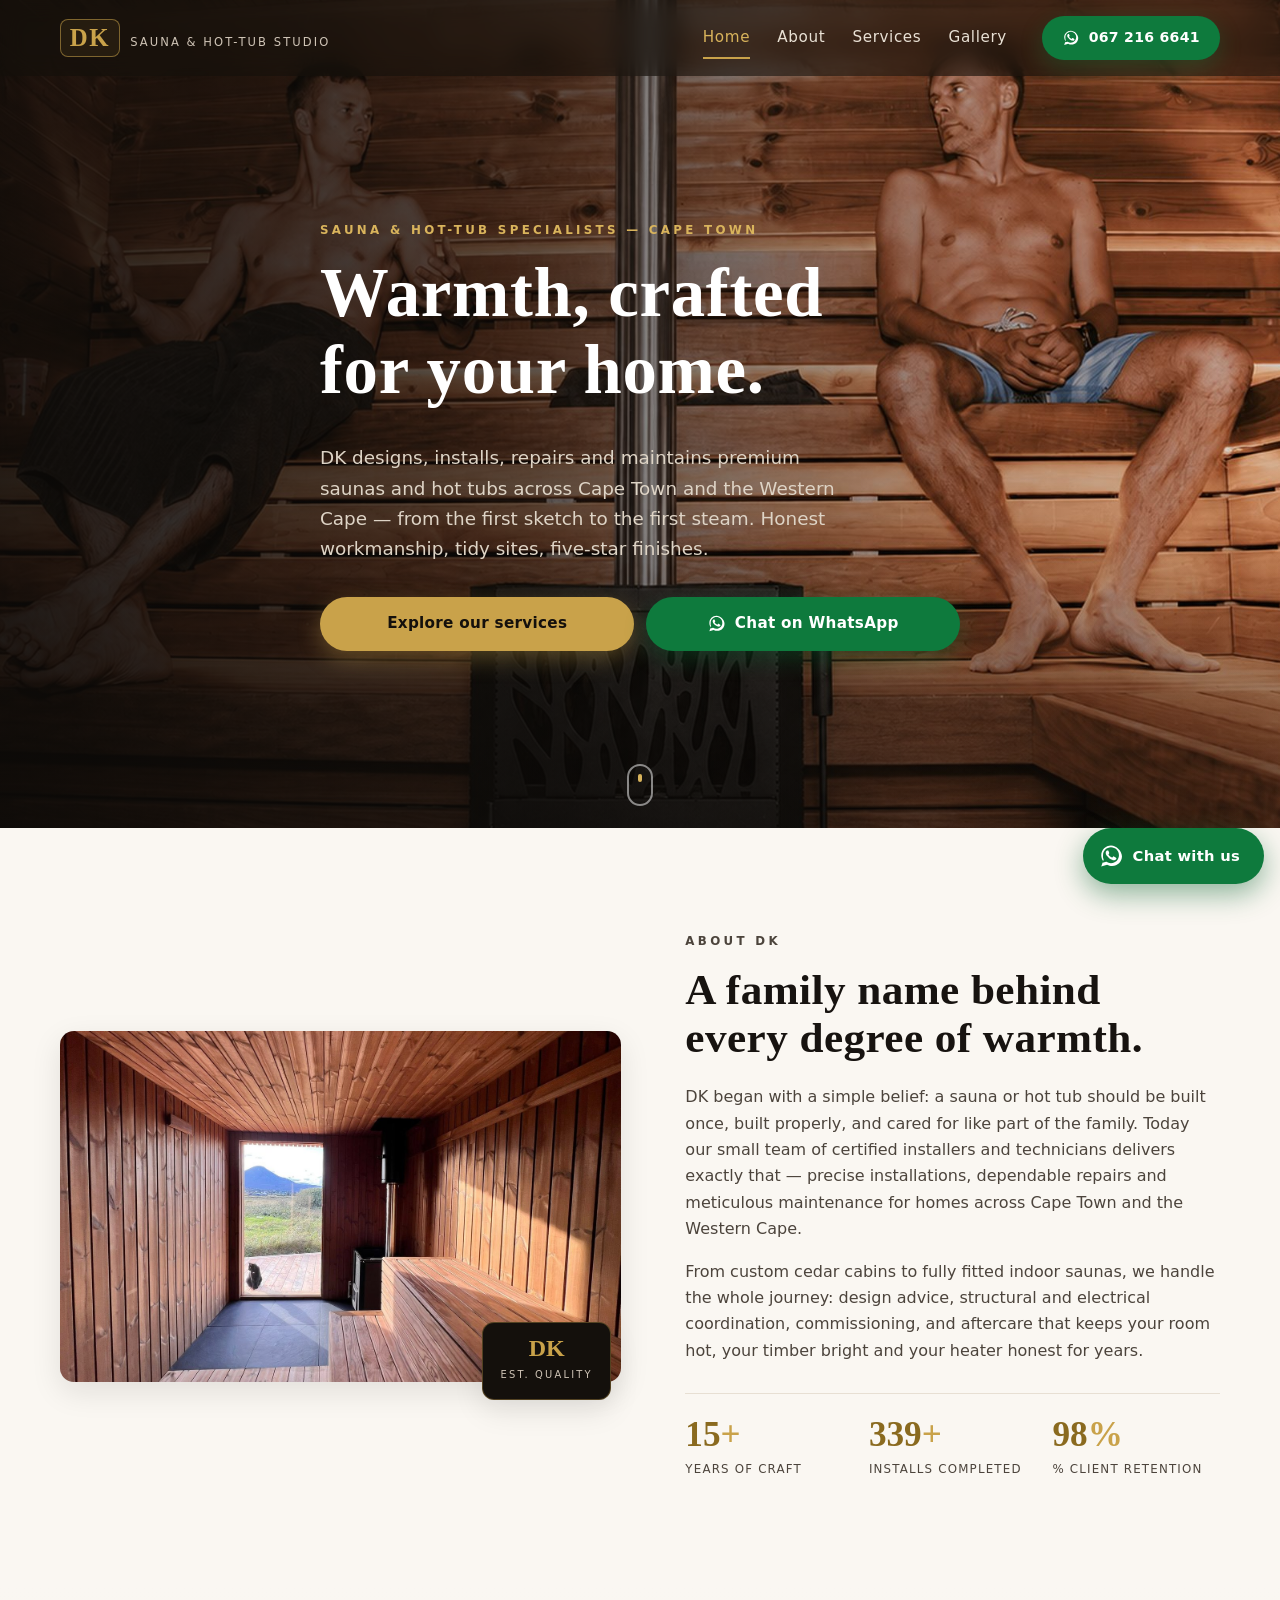
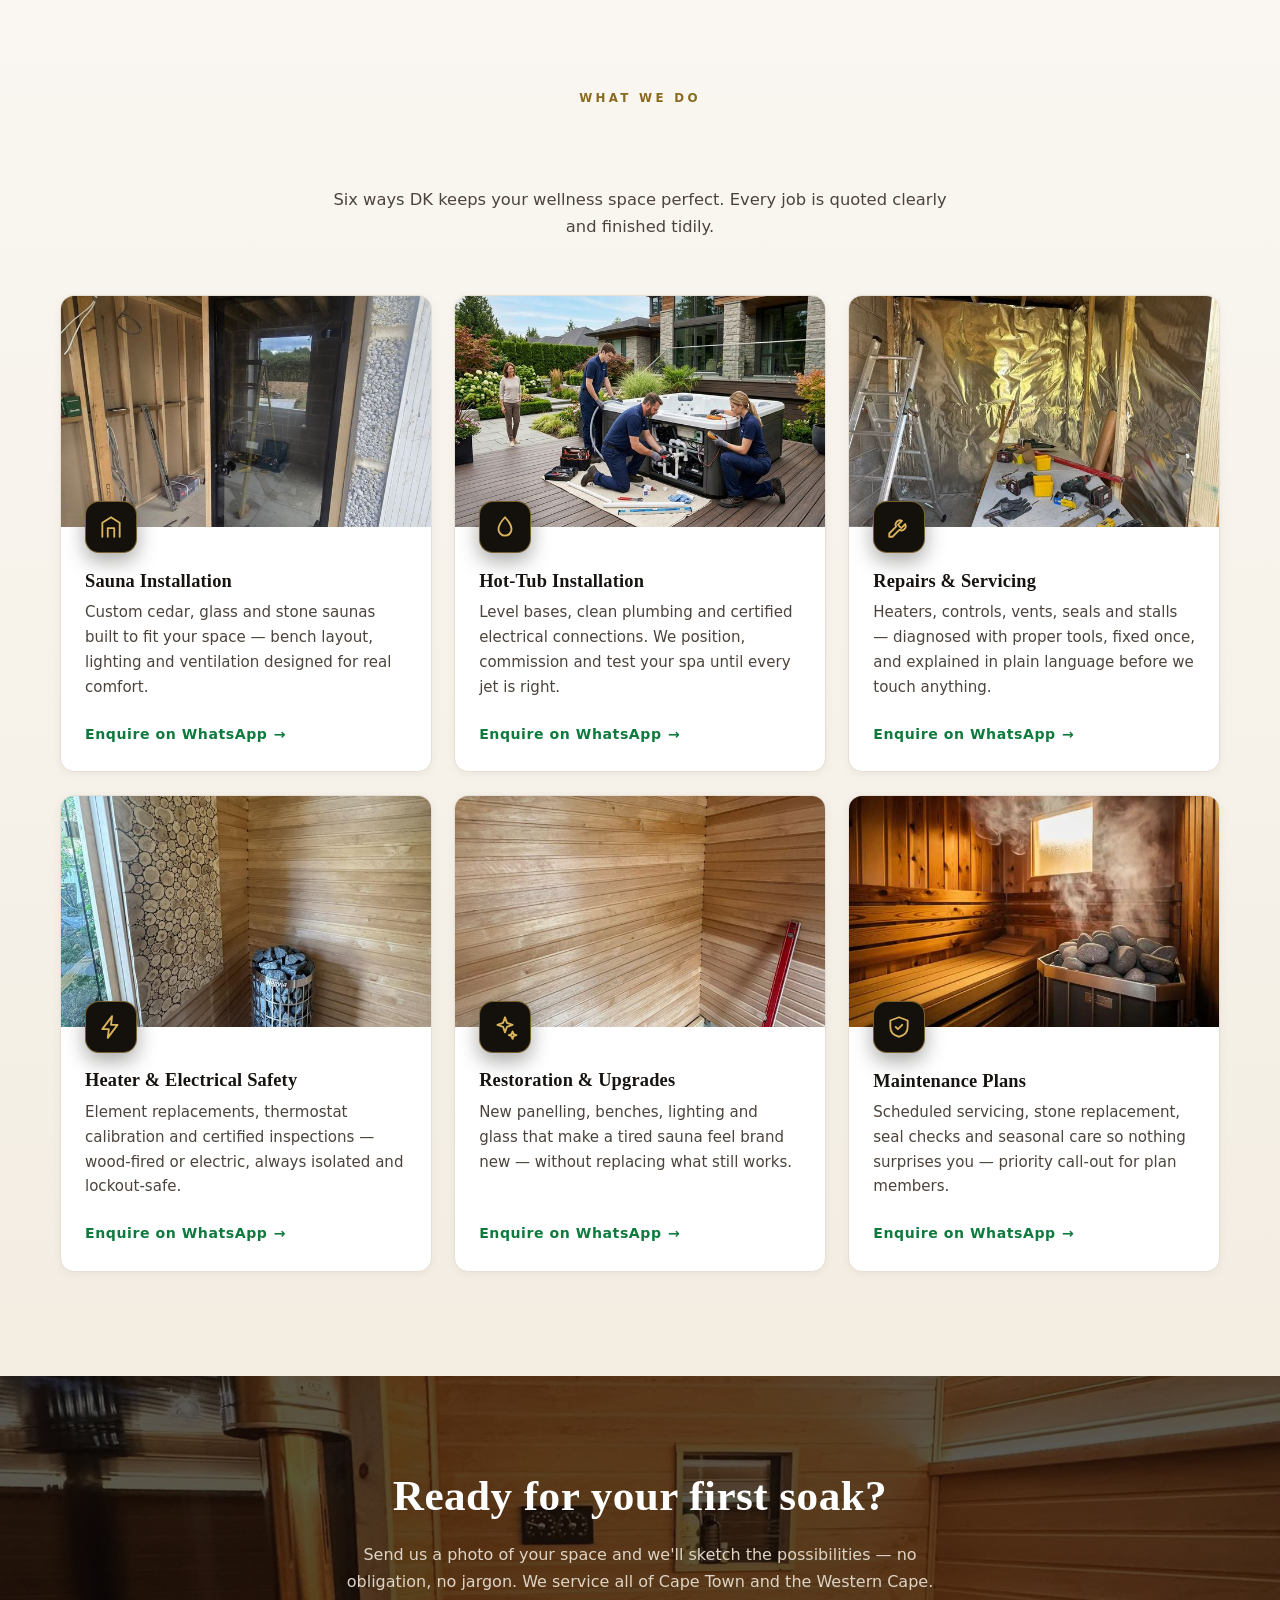
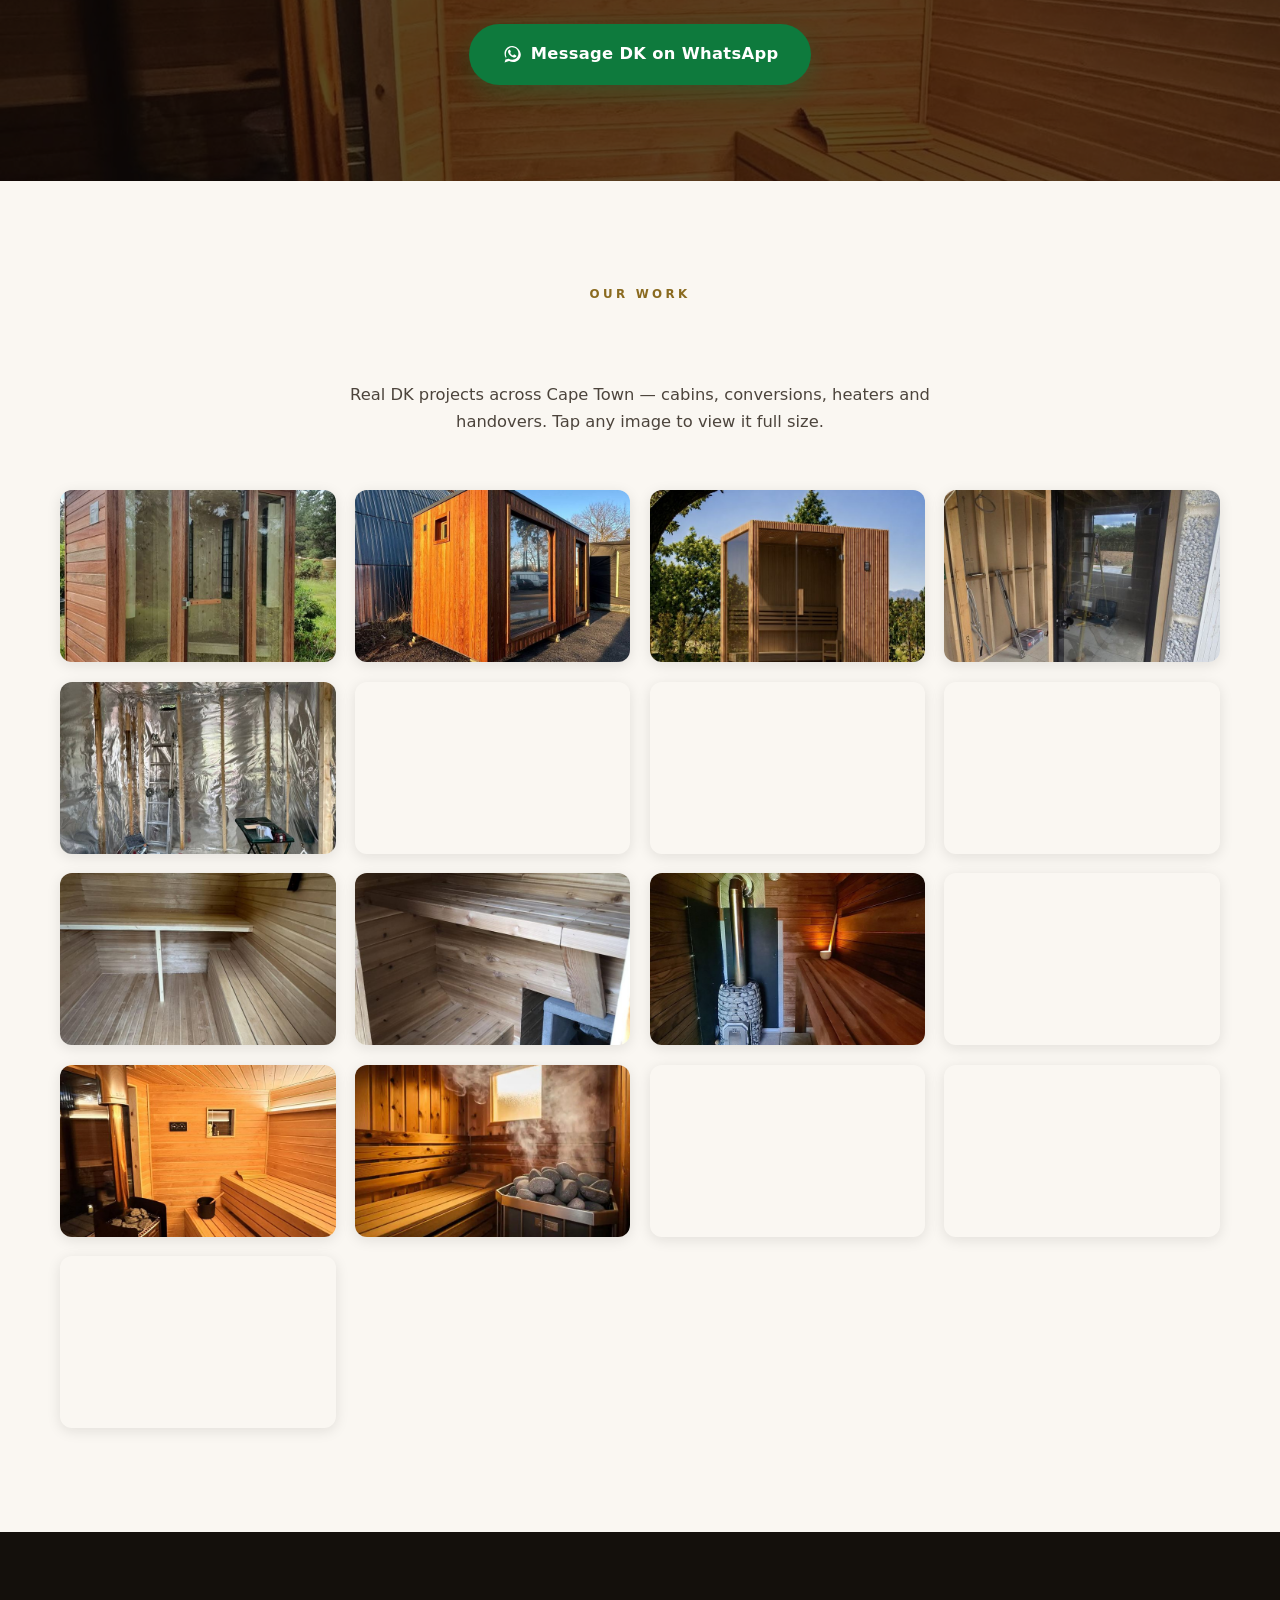
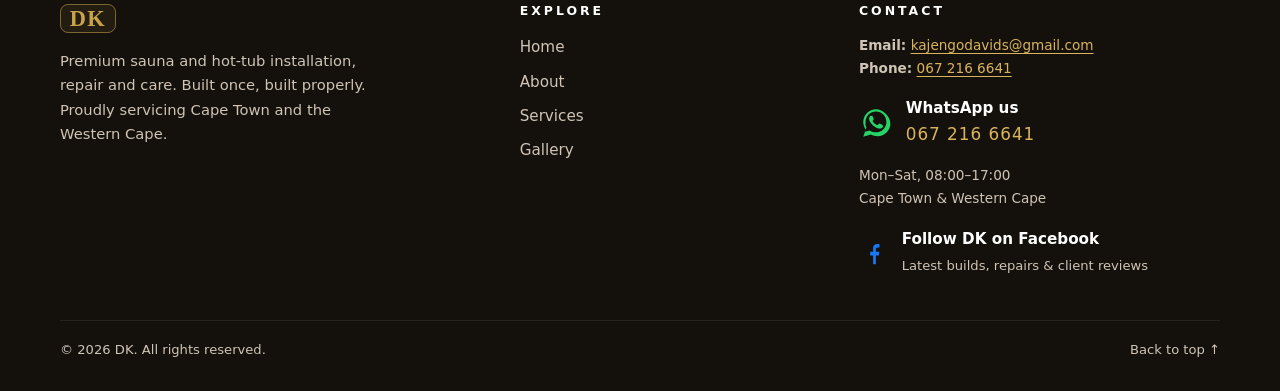
==== index.html @ d26b3c66 "Update contact details and provide Netlify-ready ZIP Co-authored-by: arena-agent <297053741+arena-ag" ====
<!DOCTYPE html>
<html lang="en">
<head>
<meta charset="utf-8">
<meta name="viewport" content="width=device-width, initial-scale=1, viewport-fit=cover">
<title>DK — Premium Sauna &amp; Hot-Tub Installation, Repair &amp; Care | Cape Town</title>
<meta name="description" content="DK designs, installs, repairs and maintains premium saunas and hot tubs across Cape Town and the Western Cape. Chat with us on WhatsApp: 067 216 6641.">
<meta name="theme-color" content="#14100c">
<!-- Social sharing (Open Graph). Once the site has a permanent domain, set og:url
     and change og:image to an absolute URL, e.g. https://yourdomain/assets/img/hero-sauna.jpg -->
<meta property="og:type" content="website">
<meta property="og:title" content="DK — Premium Sauna &amp; Hot-Tub Installation, Repair &amp; Care | Cape Town">
<meta property="og:description" content="Real DK sauna builds, repairs and restorations across Cape Town &amp; the Western Cape. WhatsApp 067 216 6641.">
<meta property="og:image" content="assets/img/hero-sauna.jpg">
<link rel="preload" as="image" href="assets/img/hero-sauna.jpg" media="(min-width: 701px)" fetchpriority="high">
<link rel="preload" as="image" href="assets/img/hero-sauna-mobile.jpg" media="(max-width: 700px)" fetchpriority="high">
<link rel="icon" href="data:image/svg+xml,%3Csvg xmlns='http://www.w3.org/2000/svg' viewBox='0 0 64 64'%3E%3Crect width='64' height='64' rx='14' fill='%2314100c'/%3E%3Ctext x='32' y='44' font-family='Georgia,serif' font-size='30' fill='%23c9a24a' text-anchor='middle'%3EDK%3C/text%3E%3C/svg%3E">
<link rel="stylesheet" href="css/style.css">
</head>
<body>
<a class="skip-link" href="#main">Skip to main content</a>

<!-- ============ HEADER / NAV ============ -->
<header class="site-header" id="top">
  <div class="container header-inner">
    <a class="brand" href="#home" aria-label="DK — home">
      <span class="brand-mark" aria-hidden="true">DK</span>
      <span class="brand-sub">Sauna &amp; Hot-Tub Studio</span>
    </a>
    <button class="nav-toggle" id="navToggle" aria-expanded="false" aria-controls="siteNav" aria-label="Open menu">
      <span class="bars" aria-hidden="true"></span>
    </button>
    <nav class="site-nav" id="siteNav" aria-label="Primary">
      <ul>
        <li><a href="#home" class="nav-link is-active">Home</a></li>
        <li><a href="#about" class="nav-link">About</a></li>
        <li><a href="#services" class="nav-link">Services</a></li>
        <li><a href="#gallery" class="nav-link">Gallery</a></li>
      </ul>
      <!-- WhatsApp CTA (desktop + mobile nav) — number displays as 067 216 6641, link uses country code 27 -->
      <a class="btn btn-wa nav-wa" href="https://wa.me/27672166641?text=Hello%20DK%2C%20I%27d%20like%20to%20enquire%20about%20your%20sauna%20and%20hot-tub%20services." target="_blank" rel="noopener">
        <svg class="wa-icon" viewBox="0 0 32 32" aria-hidden="true"><path fill="currentColor" d="M16 3C9.4 3 4 8.4 4 15c0 2.6.8 5 2.3 7L4 29l7.2-2.2c1.9 1 4 1.6 6.3 1.6 6.6 0 12-5.4 12-12S22.6 3 16 3zm0 21.8c-2 0-4-.6-5.6-1.6l-.4-.2-4.3 1.3 1.3-4.1-.3-.4A9.8 9.8 0 0 1 6.2 15c0-5.4 4.4-9.8 9.8-9.8s9.8 4.4 9.8 9.8-4.4 9.8-9.8 9.8zm5.4-7.3c-.3-.2-1.8-.9-2-1-.3-.1-.5-.2-.7.1s-.8 1-1 1.2c-.2.2-.4.2-.7.1c-.3-.2-1.3-.5-2.4-1.5-.9-.8-1.5-1.8-1.7-2.1-.2-.3 0-.5.1-.6l.5-.6c.2-.2.2-.3.3-.6.1-.2 0-.4 0-.6l-1-2.3c-.2-.6-.5-.5-.7-.5h-.6c-.2 0-.6.1-.9.4-.3.3-1.1 1.1-1.1 2.7s1.2 3.1 1.3 3.3c.2.2 2.3 3.5 5.6 4.9.8.3 1.4.5 1.9.7.8.2 1.5.2 2.1.1.6-.1 1.8-.7 2-1.4.3-.7.3-1.3.2-1.4-.1-.2-.3-.2-.6-.4z"/></svg>
        <span>067 216 6641</span>
      </a>
    </nav>
  </div>
</header>

<main id="main">

  <!-- ============ HOME / HERO ============ -->
  <section class="hero" id="home" aria-labelledby="heroTitle">
    <!-- Portrait crop on phones so the subjects stay centred and uncropped -->
    <picture>
      <source media="(max-width: 700px)" srcset="assets/img/hero-sauna-mobile.jpg">
      <img class="hero-img" src="assets/img/hero-sauna.jpg" alt="Two clients relaxing on the benches of a cedar sauna beside a wood-burning stove" fetchpriority="high">
    </picture>
    <div class="hero-shade" aria-hidden="true"></div>
    <div class="container hero-content">
      <p class="eyebrow reveal">Sauna &amp; Hot-Tub Specialists — Cape Town</p>
      <h1 id="heroTitle" class="reveal">Warmth, crafted<br>for your home.</h1>
      <p class="hero-lede reveal">DK designs, installs, repairs and maintains premium saunas and hot tubs across Cape Town and the Western Cape — from the first sketch to the first steam. Honest workmanship, tidy sites, five-star finishes.</p>
      <div class="hero-cta reveal">
        <a class="btn btn-gold" href="#services">
          <span class="label-long">Explore our services</span><span class="label-short">Services</span>
        </a>
        <!-- WhatsApp CTA — displays 067 216 6641, links to wa.me/27672166641 -->
        <a class="btn btn-wa" href="https://wa.me/27672166641?text=Hello%20DK%2C%20I%27d%20like%20to%20enquire%20about%20your%20sauna%20and%20hot-tub%20services." target="_blank" rel="noopener">
          <svg class="wa-icon" viewBox="0 0 32 32" aria-hidden="true"><path fill="currentColor" d="M16 3C9.4 3 4 8.4 4 15c0 2.6.8 5 2.3 7L4 29l7.2-2.2c1.9 1 4 1.6 6.3 1.6 6.6 0 12-5.4 12-12S22.6 3 16 3zm0 21.8c-2 0-4-.6-5.6-1.6l-.4-.2-4.3 1.3 1.3-4.1-.3-.4A9.8 9.8 0 0 1 6.2 15c0-5.4 4.4-9.8 9.8-9.8s9.8 4.4 9.8 9.8-4.4 9.8-9.8 9.8zm5.4-7.3c-.3-.2-1.8-.9-2-1-.3-.1-.5-.2-.7.1s-.8 1-1 1.2c-.2.2-.4.2-.7.1c-.3-.2-1.3-.5-2.4-1.5-.9-.8-1.5-1.8-1.7-2.1-.2-.3 0-.5.1-.6l.5-.6c.2-.2.2-.3.3-.6.1-.2 0-.4 0-.6l-1-2.3c-.2-.6-.5-.5-.7-.5h-.6c-.2 0-.6.1-.9.4-.3.3-1.1 1.1-1.1 2.7s1.2 3.1 1.3 3.3c.2.2 2.3 3.5 5.6 4.9.8.3 1.4.5 1.9.7.8.2 1.5.2 2.1.1.6-.1 1.8-.7 2-1.4.3-.7.3-1.3.2-1.4-.1-.2-.3-.2-.6-.4z"/></svg>
          <span class="label-long">Chat on WhatsApp</span><span class="label-short">WhatsApp</span>
        </a>
      </div>
    </div>
    <a class="scroll-hint" href="#about" aria-label="Scroll to About section"><span aria-hidden="true"></span></a>
  </section>

  <!-- ============ ABOUT ============ -->
  <section class="section about" id="about" aria-labelledby="aboutTitle">
    <div class="container about-grid">
      <div class="about-media reveal">
        <img src="assets/img/about-spa.jpg" alt="Inside a DK-built sauna, looking out through the glass door over a mountain landscape" loading="lazy" decoding="async">
        <div class="about-badge" aria-hidden="true"><strong>DK</strong><span>est. quality</span></div>
      </div>
      <div class="about-copy">
        <p class="eyebrow reveal">About DK</p>
        <h2 id="aboutTitle" class="reveal">A family name behind<br>every degree of warmth.</h2>
        <!-- ABOUT TEXT — edit the paragraphs below to tell DK's story -->
        <p class="reveal">DK began with a simple belief: a sauna or hot tub should be built once, built properly, and cared for like part of the family. Today our small team of certified installers and technicians delivers exactly that — precise installations, dependable repairs and meticulous maintenance for homes across Cape Town and the Western Cape.</p>
        <p class="reveal">From custom cedar cabins to fully fitted indoor saunas, we handle the whole journey: design advice, structural and electrical coordination, commissioning, and aftercare that keeps your room hot, your timber bright and your heater honest for years.</p>
        <ul class="stats reveal" role="list">
          <li><strong data-count="15">0</strong><span>years of craft</span></li>
          <li><strong data-count="340">0</strong><span>installs completed</span></li>
          <li><strong data-count="98">0</strong><span>% client retention</span></li>
        </ul>
      </div>
    </div>
  </section>

  <!-- ============ SERVICES ============ -->
  <section class="section services" id="services" aria-labelledby="servicesTitle">
    <div class="container">
      <header class="section-head">
        <p class="eyebrow reveal">What we do</p>
        <h2 id="servicesTitle" class="reveal">Services</h2>
        <p class="section-lede reveal">Six ways DK keeps your wellness space perfect. Every job is quoted clearly and finished tidily.</p>
      </header>

      <!-- SERVICE CARDS — each card: photo (assets/img/services/), icon, title, text, WhatsApp link.
           Duplicate an <article> to add more services. -->
      <div class="cards">
        <article class="card reveal">
          <img class="card-img" src="assets/img/services/sauna-installation.jpg" alt="Sauna build in progress: timber framing with a fitted glass door and first-fix wiring" loading="lazy" decoding="async">
          <div class="card-body">
            <div class="card-icon" aria-hidden="true">
              <svg viewBox="0 0 24 24"><path d="M4 21V8l8-5 8 5v13M9 21v-8h6v8"/></svg>
            </div>
            <h3>Sauna Installation</h3>
            <p>Custom cedar, glass and stone saunas built to fit your space — bench layout, lighting and ventilation designed for real comfort.</p>
            <a class="card-link" href="https://wa.me/27672166641?text=Hello%20DK%2C%20I%27d%20like%20a%20quote%20for%20a%20sauna%20installation." target="_blank" rel="noopener">Enquire on WhatsApp<span aria-hidden="true">→</span></a>
          </div>
        </article>

        <!-- HOT-TUB CARD IMAGE: placeholder pending a real DK hot-tub photo (see README) -->
        <article class="card reveal">
          <img class="card-img" src="assets/img/services/hot-tub-installation.jpg" alt="Installation team positioning a hot tub and checking plumbing on a backyard deck" loading="lazy" decoding="async">
          <div class="card-body">
            <div class="card-icon" aria-hidden="true">
              <svg viewBox="0 0 24 24"><path d="M12 3s6 6.5 6 11a6 6 0 0 1-12 0c0-4.5 6-11 6-11z"/></svg>
            </div>
            <h3>Hot-Tub Installation</h3>
            <p>Level bases, clean plumbing and certified electrical connections. We position, commission and test your spa until every jet is right.</p>
            <a class="card-link" href="https://wa.me/27672166641?text=Hello%20DK%2C%20I%27d%20like%20a%20quote%20for%20a%20hot-tub%20installation." target="_blank" rel="noopener">Enquire on WhatsApp<span aria-hidden="true">→</span></a>
          </div>
        </article>

        <article class="card reveal">
          <img class="card-img" src="assets/img/services/repairs-servicing.jpg" alt="Service bench with drills, fixings and tools set up inside a sauna shell" loading="lazy" decoding="async">
          <div class="card-body">
            <div class="card-icon" aria-hidden="true">
              <svg viewBox="0 0 24 24"><path d="M14.7 6.3a4 4 0 0 0-5.4 5.4L3 18v3h3l6.3-6.3a4 4 0 0 0 5.4-5.4L14 13l-3-3 3.7-3.7z"/></svg>
            </div>
            <h3>Repairs &amp; Servicing</h3>
            <p>Heaters, controls, vents, seals and stalls — diagnosed with proper tools, fixed once, and explained in plain language before we touch anything.</p>
            <a class="card-link" href="https://wa.me/27672166641?text=Hello%20DK%2C%20I%20need%20a%20repair%20for%20my%20sauna%20or%20hot%20tub." target="_blank" rel="noopener">Enquire on WhatsApp<span aria-hidden="true">→</span></a>
          </div>
        </article>

        <article class="card reveal">
          <img class="card-img" src="assets/img/services/heater-electrical.jpg" alt="Cylindrical stone sauna heater beside a log-end feature panel, ready for commissioning" loading="lazy" decoding="async">
          <div class="card-body">
            <div class="card-icon" aria-hidden="true">
              <svg viewBox="0 0 24 24"><path d="M13 2 4 14h6l-1 8 9-12h-6l1-8z"/></svg>
            </div>
            <h3>Heater &amp; Electrical Safety</h3>
            <p>Element replacements, thermostat calibration and certified inspections — wood-fired or electric, always isolated and lockout-safe.</p>
            <a class="card-link" href="https://wa.me/27672166641?text=Hello%20DK%2C%20I%27d%20like%20a%20heater%20or%20electrical%20safety%20inspection." target="_blank" rel="noopener">Enquire on WhatsApp<span aria-hidden="true">→</span></a>
          </div>
        </article>

        <article class="card reveal">
          <img class="card-img" src="assets/img/services/restoration-upgrades.jpg" alt="Fresh cedar tongue-and-groove panelling being checked true with a spirit level" loading="lazy" decoding="async">
          <div class="card-body">
            <div class="card-icon" aria-hidden="true">
              <svg viewBox="0 0 24 24"><path d="M12 3l1.8 5.2L19 10l-5.2 1.8L12 17l-1.8-5.2L5 10l5.2-1.8L12 3zM19 16l.9 2.6L22.5 19.5l-2.6.9L19 23l-.9-2.6-2.6-.9 2.6-.9L19 16z"/></svg>
            </div>
            <h3>Restoration &amp; Upgrades</h3>
            <p>New panelling, benches, lighting and glass that make a tired sauna feel brand new — without replacing what still works.</p>
            <a class="card-link" href="https://wa.me/27672166641?text=Hello%20DK%2C%20I%27d%20like%20to%20discuss%20a%20restoration%20or%20upgrade." target="_blank" rel="noopener">Enquire on WhatsApp<span aria-hidden="true">→</span></a>
          </div>
        </article>

        <article class="card reveal">
          <img class="card-img" src="assets/img/services/maintenance-plans.jpg" alt="Steam rising over fresh heater stones during a service check" loading="lazy" decoding="async">
          <div class="card-body">
            <div class="card-icon" aria-hidden="true">
              <svg viewBox="0 0 24 24"><path d="M12 3l8 3v6c0 4.5-3.2 7.8-8 9-4.8-1.2-8-4.5-8-9V6l8-3zM9 12l2 2 4-4"/></svg>
            </div>
            <h3>Maintenance Plans</h3>
            <p>Scheduled servicing, stone replacement, seal checks and seasonal care so nothing surprises you — priority call-out for plan members.</p>
            <a class="card-link" href="https://wa.me/27672166641?text=Hello%20DK%2C%20tell%20me%20about%20your%20maintenance%20plans." target="_blank" rel="noopener">Enquire on WhatsApp<span aria-hidden="true">→</span></a>
          </div>
        </article>
      </div>
    </div>
  </section>

  <!-- ============ CTA BAND ============ -->
  <section class="cta-band" aria-labelledby="ctaTitle">
    <img src="assets/img/cta-golden-hour.jpg" alt="" role="presentation" loading="lazy" decoding="async">
    <div class="cta-shade" aria-hidden="true"></div>
    <div class="container cta-content">
      <h2 id="ctaTitle" class="reveal">Ready for your first soak?</h2>
      <p class="reveal">Send us a photo of your space and we'll sketch the possibilities — no obligation, no jargon. We service all of Cape Town and the Western Cape.</p>
      <a class="btn btn-wa btn-lg reveal" href="https://wa.me/27672166641?text=Hello%20DK%2C%20I%27d%20like%20to%20discuss%20a%20project." target="_blank" rel="noopener">
        <svg class="wa-icon" viewBox="0 0 32 32" aria-hidden="true"><path fill="currentColor" d="M16 3C9.4 3 4 8.4 4 15c0 2.6.8 5 2.3 7L4 29l7.2-2.2c1.9 1 4 1.6 6.3 1.6 6.6 0 12-5.4 12-12S22.6 3 16 3zm0 21.8c-2 0-4-.6-5.6-1.6l-.4-.2-4.3 1.3 1.3-4.1-.3-.4A9.8 9.8 0 0 1 6.2 15c0-5.4 4.4-9.8 9.8-9.8s9.8 4.4 9.8 9.8-4.4 9.8-9.8 9.8zm5.4-7.3c-.3-.2-1.8-.9-2-1-.3-.1-.5-.2-.7.1s-.8 1-1 1.2c-.2.2-.4.2-.7.1c-.3-.2-1.3-.5-2.4-1.5-.9-.8-1.5-1.8-1.7-2.1-.2-.3 0-.5.1-.6l.5-.6c.2-.2.2-.3.3-.6.1-.2 0-.4 0-.6l-1-2.3c-.2-.6-.5-.5-.7-.5h-.6c-.2 0-.6.1-.9.4-.3.3-1.1 1.1-1.1 2.7s1.2 3.1 1.3 3.3c.2.2 2.3 3.5 5.6 4.9.8.3 1.4.5 1.9.7.8.2 1.5.2 2.1.1.6-.1 1.8-.7 2-1.4.3-.7.3-1.3.2-1.4-.1-.2-.3-.2-.6-.4z"/></svg>
        Message DK on WhatsApp
      </a>
    </div>
  </section>

  <!-- ============ GALLERY ============ -->
  <section class="section gallery" id="gallery" aria-labelledby="galleryTitle">
    <div class="container">
      <header class="section-head">
        <p class="eyebrow reveal">Our work</p>
        <h2 id="galleryTitle" class="reveal">Gallery</h2>
        <p class="section-lede reveal">Real DK projects across Cape Town — cabins, conversions, heaters and handovers. Tap any image to view it full size.</p>
      </header>

      <!-- GALLERY — real project photos. Replace any pair in assets/img/gallery/
           (thumbs/gNN.jpg + full/gNN.jpg, keep names) or edit src / data-full / caption. -->
      <div class="gallery-grid" id="galleryGrid">
        <figure class="reveal"><button class="g-btn" data-full="assets/img/gallery/full/g01.jpg" data-caption="Cedar-clad garden sauna cabin on a new deck — completed build">
          <img src="assets/img/gallery/thumbs/g01.jpg" alt="Cedar-clad garden sauna cabin with full glass front standing on a wooden deck" loading="lazy" decoding="async">
          <figcaption>Garden cabin handover</figcaption></button></figure>
        <figure class="reveal"><button class="g-btn" data-full="assets/img/gallery/full/g02.jpg" data-caption="Cedar cabin glowing in low sun — workshop-finished, site-ready">
          <img src="assets/img/gallery/thumbs/g02.jpg" alt="Outdoor cedar sauna cabin with a large picture window glowing in golden sunlight" loading="lazy" decoding="async">
          <figcaption>Golden-hour cabin</figcaption></button></figure>
        <figure class="reveal"><button class="g-btn" data-full="assets/img/gallery/full/g03.jpg" data-caption="Glass-front garden sauna set beneath an old tree">
          <img src="assets/img/gallery/thumbs/g03.jpg" alt="Timber sauna cabin with glass door and side panel standing beneath a leafy tree" loading="lazy" decoding="async">
          <figcaption>Glass-front garden sauna</figcaption></button></figure>
        <figure class="reveal"><button class="g-btn" data-full="assets/img/gallery/full/g04.jpg" data-caption="First fix: framing, wiring and the glass door going in">
          <img src="assets/img/gallery/thumbs/g04.jpg" alt="Sauna construction in progress with timber framing, cables and a fitted glass door" loading="lazy" decoding="async">
          <figcaption>Framing &amp; glass door</figcaption></button></figure>
        <figure class="reveal"><button class="g-btn" data-full="assets/img/gallery/full/g05.jpg" data-caption="Foil insulation and battens — heat stays where it belongs">
          <img src="assets/img/gallery/thumbs/g05.jpg" alt="Foil insulation lining the walls and ceiling of a sauna shell with battens fixed" loading="lazy" decoding="async">
          <figcaption>Insulation &amp; first fix</figcaption></button></figure>
        <figure class="reveal"><button class="g-btn" data-full="assets/img/gallery/full/g06.jpg" data-caption="Site bench set up for panelling day">
          <img src="assets/img/gallery/thumbs/g06.jpg" alt="Work bench with drills, fixings and hand tools inside a sauna under construction" loading="lazy" decoding="async">
          <figcaption>Tooled up on site</figcaption></button></figure>
        <figure class="reveal"><button class="g-btn" data-full="assets/img/gallery/full/g07.jpg" data-caption="Tongue-and-groove cedar panelling checked true to the corner">
          <img src="assets/img/gallery/thumbs/g07.jpg" alt="Fresh cedar panelling meeting at a corner with a spirit level leaning against it" loading="lazy" decoding="async">
          <figcaption>Precision panelling</figcaption></button></figure>
        <figure class="reveal"><button class="g-btn" data-full="assets/img/gallery/full/g08.jpg" data-caption="Completed interior with digital controller, ready for its first session">
          <img src="assets/img/gallery/thumbs/g08.jpg" alt="Finished light-wood sauna interior with benches and a wall-mounted digital controller" loading="lazy" decoding="async">
          <figcaption>Completed interior</figcaption></button></figure>
        <figure class="reveal"><button class="g-btn" data-full="assets/img/gallery/full/g09.jpg" data-caption="Indirect LED lighting set into the ceiling line">
          <img src="assets/img/gallery/thumbs/g09.jpg" alt="Sauna interior with warm indirect LED strips along the ceiling and two bench levels" loading="lazy" decoding="async">
          <figcaption>LED-lit handover</figcaption></button></figure>
        <figure class="reveal"><button class="g-btn" data-full="assets/img/gallery/full/g10.jpg" data-caption="Tiered benches with a tucked stove recess — small room, big heat">
          <img src="assets/img/gallery/thumbs/g10.jpg" alt="Natural wood sauna with tiered benches and a heater recess built beneath the top bench" loading="lazy" decoding="async">
          <figcaption>Tiered bench layout</figcaption></button></figure>
        <figure class="reveal"><button class="g-btn" data-full="assets/img/gallery/full/g11.jpg" data-caption="Wood-burner commissioned: flue swept, stones loaded, first fire lit">
          <img src="assets/img/gallery/thumbs/g11.jpg" alt="Wood-fired sauna heater with stainless flue inside a dark cedar sauna interior" loading="lazy" decoding="async">
          <figcaption>Wood-burner install</figcaption></button></figure>
        <figure class="reveal"><button class="g-btn" data-full="assets/img/gallery/full/g12.jpg" data-caption="Pillar stone heater beside a log-end feature panel">
          <img src="assets/img/gallery/thumbs/g12.jpg" alt="Cylindrical stone-filled sauna heater standing beside a decorative log-end wall panel" loading="lazy" decoding="async">
          <figcaption>Stone heater &amp; feature wall</figcaption></button></figure>
        <figure class="reveal"><button class="g-btn" data-full="assets/img/gallery/full/g13.jpg" data-caption="First fire of the evening — bucket and ladle in place">
          <img src="assets/img/gallery/thumbs/g13.jpg" alt="Sauna interior glowing warm orange at first firing with a bucket and ladle on the bench" loading="lazy" decoding="async">
          <figcaption>First fire glow</figcaption></button></figure>
        <figure class="reveal"><button class="g-btn" data-full="assets/img/gallery/full/g14.jpg" data-caption="Löyly — steam rising over fresh heater stones">
          <img src="assets/img/gallery/thumbs/g14.jpg" alt="Steam rising from a mound of sauna heater stones" loading="lazy" decoding="async">
          <figcaption>Löyly — steam test</figcaption></button></figure>
        <figure class="reveal"><button class="g-btn" data-full="assets/img/gallery/full/g15.jpg" data-caption="Mountain-view sauna — the door opens onto the deck and the peaks beyond">
          <img src="assets/img/gallery/thumbs/g15.jpg" alt="Sauna interior with an open door framing a mountain and grassland view, a cat on the deck" loading="lazy" decoding="async">
          <figcaption>Room with a view</figcaption></button></figure>
        <figure class="reveal"><button class="g-btn" data-full="assets/img/gallery/full/g16.jpg" data-caption="Coastal install: sea views through the picture window">
          <img src="assets/img/gallery/thumbs/g16.jpg" alt="Bright sauna interior with a large window overlooking a lawn, palms and the sea" loading="lazy" decoding="async">
          <figcaption>Coastal sea-view sauna</figcaption></button></figure>
        <figure class="reveal"><button class="g-btn" data-full="assets/img/gallery/full/g17.jpg" data-caption="Clients enjoying the first session around the wood-burner">
          <img src="assets/img/gallery/thumbs/g17.jpg" alt="Two clients relaxing on opposite benches of a cedar sauna beside a wood-burning stove" loading="lazy" decoding="async">
          <figcaption>First session, first clients</figcaption></button></figure>
      </div>
    </div>
  </section>
</main>

<!-- ============ FOOTER ============ -->
<footer class="site-footer">
  <div class="container footer-grid">
    <div class="footer-brand">
      <span class="brand-mark" aria-hidden="true">DK</span>
      <p>Premium sauna and hot-tub installation, repair and care. Built once, built properly. Proudly servicing Cape Town and the Western Cape.</p>
    </div>
    <nav class="footer-nav" aria-label="Footer">
      <h3>Explore</h3>
      <ul role="list">
        <li><a href="#home">Home</a></li>
        <li><a href="#about">About</a></li>
        <li><a href="#services">Services</a></li>
        <li><a href="#gallery">Gallery</a></li>
      </ul>
    </nav>
    <div class="footer-contact">
      <h3>Contact</h3>
      <p class="footer-note footer-contact-details">
        <strong>Email:</strong> <a href="mailto:kajengodavids@gmail.com">kajengodavids@gmail.com</a><br>
        <strong>Phone:</strong> <a href="tel:+27672166641">067 216 6641</a>
      </p>
      <!-- WhatsApp contact — displays 067 216 6641, links to wa.me/27672166641 -->
      <a class="footer-wa" href="https://wa.me/27672166641?text=Hello%20DK%2C%20I%27d%20like%20to%20enquire%20about%20your%20sauna%20and%20hot-tub%20services." target="_blank" rel="noopener">
        <svg class="wa-icon" viewBox="0 0 32 32" aria-hidden="true"><path fill="currentColor" d="M16 3C9.4 3 4 8.4 4 15c0 2.6.8 5 2.3 7L4 29l7.2-2.2c1.9 1 4 1.6 6.3 1.6 6.6 0 12-5.4 12-12S22.6 3 16 3zm0 21.8c-2 0-4-.6-5.6-1.6l-.4-.2-4.3 1.3 1.3-4.1-.3-.4A9.8 9.8 0 0 1 6.2 15c0-5.4 4.4-9.8 9.8-9.8s9.8 4.4 9.8 9.8-4.4 9.8-9.8 9.8zm5.4-7.3c-.3-.2-1.8-.9-2-1-.3-.1-.5-.2-.7.1s-.8 1-1 1.2c-.2.2-.4.2-.7.1c-.3-.2-1.3-.5-2.4-1.5-.9-.8-1.5-1.8-1.7-2.1-.2-.3 0-.5.1-.6l.5-.6c.2-.2.2-.3.3-.6.1-.2 0-.4 0-.6l-1-2.3c-.2-.6-.5-.5-.7-.5h-.6c-.2 0-.6.1-.9.4-.3.3-1.1 1.1-1.1 2.7s1.2 3.1 1.3 3.3c.2.2 2.3 3.5 5.6 4.9.8.3 1.4.5 1.9.7.8.2 1.5.2 2.1.1.6-.1 1.8-.7 2-1.4.3-.7.3-1.3.2-1.4-.1-.2-.3-.2-.6-.4z"/></svg>
        <span><strong>WhatsApp us</strong><small>067 216 6641</small></span>
      </a>
      <p class="footer-note">Mon–Sat, 08:00–17:00<br>Cape Town &amp; Western Cape</p>
      <!-- Facebook page link -->
      <a class="footer-fb" href="https://www.facebook.com/profile.php?id=61594843325324" target="_blank" rel="noopener">
        <svg viewBox="0 0 24 24" aria-hidden="true"><path fill="currentColor" d="M13.5 21v-7h2.4l.4-3h-2.8V9.1c0-.9.3-1.5 1.6-1.5h1.3V4.9c-.2 0-1-.1-1.9-.1-1.9 0-3.2 1.2-3.2 3.3V11H8.9v3h2.4v7h2.2z"/></svg>
        <span><strong>Follow DK on Facebook</strong><small>Latest builds, repairs &amp; client reviews</small></span>
      </a>
    </div>
  </div>
  <div class="container footer-base">
    <p>© <span id="year">2026</span> DK. All rights reserved.</p>
    <a href="#top">Back to top ↑</a>
  </div>
</footer>

<!-- Floating WhatsApp button — visible on desktop AND mobile -->
<a class="wa-float" href="https://wa.me/27672166641?text=Hello%20DK%2C%20I%27d%20like%20to%20enquire%20about%20your%20sauna%20and%20hot-tub%20services." target="_blank" rel="noopener" aria-label="Chat with DK on WhatsApp: 067 216 6641">
  <svg class="wa-icon" viewBox="0 0 32 32" aria-hidden="true"><path fill="currentColor" d="M16 3C9.4 3 4 8.4 4 15c0 2.6.8 5 2.3 7L4 29l7.2-2.2c1.9 1 4 1.6 6.3 1.6 6.6 0 12-5.4 12-12S22.6 3 16 3zm0 21.8c-2 0-4-.6-5.6-1.6l-.4-.2-4.3 1.3 1.3-4.1-.3-.4A9.8 9.8 0 0 1 6.2 15c0-5.4 4.4-9.8 9.8-9.8s9.8 4.4 9.8 9.8-4.4 9.8-9.8 9.8zm5.4-7.3c-.3-.2-1.8-.9-2-1-.3-.1-.5-.2-.7.1s-.8 1-1 1.2c-.2.2-.4.2-.7.1c-.3-.2-1.3-.5-2.4-1.5-.9-.8-1.5-1.8-1.7-2.1-.2-.3 0-.5.1-.6l.5-.6c.2-.2.2-.3.3-.6.1-.2 0-.4 0-.6l-1-2.3c-.2-.6-.5-.5-.7-.5h-.6c-.2 0-.6.1-.9.4-.3.3-1.1 1.1-1.1 2.7s1.2 3.1 1.3 3.3c.2.2 2.3 3.5 5.6 4.9.8.3 1.4.5 1.9.7.8.2 1.5.2 2.1.1.6-.1 1.8-.7 2-1.4.3-.7.3-1.3.2-1.4-.1-.2-.3-.2-.6-.4z"/></svg>
  <span class="wa-float-label">Chat with us</span>
</a>

<!-- Lightbox for gallery -->
<dialog class="lightbox" id="lightbox" aria-label="Image viewer">
  <button class="lb-close" id="lbClose" aria-label="Close image viewer">×</button>
  <button class="lb-nav lb-prev" id="lbPrev" aria-label="Previous image">‹</button>
  <figure>
    <img id="lbImg" src="" alt="">
    <figcaption id="lbCaption"></figcaption>
  </figure>
  <button class="lb-nav lb-next" id="lbNext" aria-label="Next image">›</button>
</dialog>

<script src="js/main.js"></script>
</body>
</html>
---- css/style.css ----
/* ============================================================
   DK — Sauna & Hot-Tub Studio
   Mobile-first stylesheet. Palette: espresso / paper / gold.
   v2: service-card photos, inline hero CTAs, fitted mobile hero.
   ============================================================ */

:root {
  --ink: #171310;
  --ink-soft: #4c443c;
  --paper: #faf7f2;
  --panel: #ffffff;
  --line: #e7dfd3;
  --dark: #14100c;
  --dark-2: #1d1813;
  --gold: #c9a24a;
  --gold-deep: #8a6a1f;
  --gold-soft: #d9b45c;
  --wa: #0e7a3d;
  --wa-hover: #0b6331;
  --radius: 14px;
  --shadow: 0 10px 30px rgba(23, 19, 16, .10);
  --shadow-lift: 0 18px 44px rgba(23, 19, 16, .16);
  --serif: "Fraunces", "Cormorant Garamond", Georgia, "Times New Roman", serif;
  --sans: system-ui, -apple-system, "Segoe UI", Roboto, "Helvetica Neue", Arial, sans-serif;
  --header-h: 68px;
}

/* ---------- Reset & base ---------- */
*, *::before, *::after { box-sizing: border-box; }
html { scroll-behavior: smooth; scroll-padding-top: calc(var(--header-h) + 12px); }
body {
  margin: 0;
  font-family: var(--sans);
  font-size: 1rem;
  line-height: 1.65;
  color: var(--ink);
  background: var(--paper);
  overflow-x: clip;
  -webkit-font-smoothing: antialiased;
}
img { max-width: 100%; display: block; }
h1, h2, h3 { font-family: var(--serif); font-weight: 600; line-height: 1.12; letter-spacing: .01em; margin: 0 0 .5em; }
h1 { font-size: clamp(2.3rem, 6.5vw, 4.3rem); }
h2 { font-size: clamp(1.8rem, 4.2vw, 2.7rem); }
h3 { font-size: 1.15rem; }
p { margin: 0 0 1em; }
a { color: var(--gold-deep); }
.container { width: min(1160px, 100% - 2.5rem); margin-inline: auto; }
.section { padding: clamp(4rem, 9vw, 6.5rem) 0; }

:focus-visible { outline: 3px solid var(--gold); outline-offset: 3px; border-radius: 4px; }

.skip-link {
  position: absolute; left: -999px; top: 0; z-index: 200;
  background: var(--dark); color: #fff; padding: .7rem 1.2rem; border-radius: 0 0 8px 0;
}
.skip-link:focus { left: 0; }

.eyebrow {
  font-family: var(--sans); font-size: .74rem; font-weight: 600;
  letter-spacing: .28em; text-transform: uppercase; color: var(--gold-deep);
  margin: 0 0 .9rem;
}
.section-head { text-align: center; max-width: 640px; margin: 0 auto clamp(2.2rem, 5vw, 3.4rem); }
.section-head h2 { margin-bottom: .35em; }
.section-lede { color: var(--ink-soft); font-size: 1.02rem; }

/* ---------- Buttons ---------- */
.btn {
  display: inline-flex; align-items: center; justify-content: center; gap: .55rem;
  padding: .85rem 1.6rem; border-radius: 999px; border: 1px solid transparent;
  font-family: var(--sans); font-size: .95rem; font-weight: 600; letter-spacing: .02em;
  text-decoration: none; cursor: pointer; white-space: nowrap;
  transition: transform .25s ease, box-shadow .25s ease, background-color .25s ease, color .25s ease;
}
.btn:hover { transform: translateY(-2px); }
.btn:active { transform: translateY(0); }
.btn-gold { background: var(--gold); color: var(--dark); box-shadow: 0 8px 22px rgba(201, 162, 74, .35); }
.btn-gold:hover { background: var(--gold-soft); box-shadow: 0 12px 28px rgba(201, 162, 74, .45); }
.btn-wa { background: var(--wa); color: #fff; box-shadow: 0 8px 22px rgba(14, 122, 61, .30); }
.btn-wa:hover { background: var(--wa-hover); box-shadow: 0 12px 28px rgba(14, 122, 61, .40); }
.btn-lg { padding: 1rem 2rem; font-size: 1.02rem; }
.wa-icon { width: 1.25em; height: 1.25em; flex: none; }
.label-short { display: none; }

/* ---------- Header ---------- */
.site-header {
  position: fixed; inset: 0 0 auto 0; z-index: 100; height: var(--header-h);
  background: rgba(20, 16, 12, .58);
  -webkit-backdrop-filter: blur(12px); backdrop-filter: blur(12px);
  transition: background-color .3s ease, box-shadow .3s ease;
}
.site-header.scrolled { background: rgba(20, 16, 12, .96); box-shadow: 0 6px 24px rgba(0, 0, 0, .35); }
.header-inner { display: flex; align-items: center; justify-content: space-between; height: 100%; gap: 1rem; }
.brand { display: flex; align-items: baseline; gap: .65rem; text-decoration: none; }
.brand-mark {
  font-family: var(--serif); font-size: 1.55rem; font-weight: 700; letter-spacing: .06em;
  color: var(--gold); border: 1px solid rgba(201, 162, 74, .55); border-radius: 8px;
  padding: .05rem .55rem; line-height: 1.35; background: rgba(201, 162, 74, .08);
}
.brand-sub { color: #cfc4b6; font-size: .72rem; letter-spacing: .18em; text-transform: uppercase; display: none; }

.nav-toggle {
  display: inline-flex; align-items: center; justify-content: center;
  width: 44px; height: 44px; border: 0; background: transparent; cursor: pointer; border-radius: 8px;
}
.nav-toggle .bars, .nav-toggle .bars::before, .nav-toggle .bars::after {
  display: block; width: 24px; height: 2px; background: #f3ede4; border-radius: 2px;
  transition: transform .3s ease, opacity .3s ease, top .3s ease;
  position: relative; content: "";
}
.nav-toggle .bars::before { position: absolute; top: -7px; }
.nav-toggle .bars::after { position: absolute; top: 7px; }
.nav-toggle[aria-expanded="true"] .bars { background: transparent; }
.nav-toggle[aria-expanded="true"] .bars::before { top: 0; transform: rotate(45deg); }
.nav-toggle[aria-expanded="true"] .bars::after { top: 0; transform: rotate(-45deg); }

.site-nav {
  position: absolute; top: var(--header-h); left: 0; right: 0;
  background: rgba(20, 16, 12, .98); border-top: 1px solid rgba(201, 162, 74, .18);
  padding: .6rem 1.25rem 1.4rem;
  display: grid; gap: .2rem;
  opacity: 0; visibility: hidden; transform: translateY(-8px);
  transition: opacity .28s ease, transform .28s ease, visibility .28s;
}
.site-nav.open { opacity: 1; visibility: visible; transform: translateY(0); }
.site-nav ul { list-style: none; margin: 0; padding: 0; display: grid; gap: .1rem; }
.nav-link {
  display: block; padding: .8rem .4rem; color: #e9e1d5; text-decoration: none;
  font-size: 1.02rem; letter-spacing: .04em; border-bottom: 1px solid rgba(255, 255, 255, .06);
  transition: color .2s ease, padding-left .2s ease;
}
.nav-link:hover { color: var(--gold-soft); padding-left: .7rem; }
.nav-link.is-active { color: var(--gold-soft); }
.nav-wa { margin-top: 1rem; width: 100%; }

/* ---------- Hero ---------- */
.hero { position: relative; min-height: max(92svh, 560px); display: flex; align-items: center; overflow: hidden; background: var(--dark); }
.hero picture, .hero-img { position: absolute; inset: 0; width: 100%; height: 100%; }
.hero-img { object-fit: cover; object-position: center center; }
.hero-shade {
  position: absolute; inset: 0;
  background: linear-gradient(90deg, rgba(12, 10, 8, .88) 0%, rgba(12, 10, 8, .62) 42%, rgba(12, 10, 8, .18) 75%, rgba(12, 10, 8, .05) 100%),
              linear-gradient(0deg, rgba(12, 10, 8, .55) 0%, transparent 35%);
}
.hero-content { position: relative; z-index: 1; padding: calc(var(--header-h) + 3rem) 0 5rem; max-width: 640px; }
.hero .eyebrow { color: var(--gold-soft); }
.hero h1 { color: #fff; text-wrap: balance; }
.hero-lede { color: #ded4c6; font-size: clamp(1rem, 2.4vw, 1.15rem); max-width: 46ch; margin-bottom: 2rem; }
/* CTAs stay inline (side-by-side) on every screen size */
.hero-cta { display: flex; flex-wrap: nowrap; gap: .7rem; }
.hero-cta .btn { flex: 1 1 0; min-width: 0; padding-inline: 1.2rem; }
.scroll-hint { position: absolute; left: 50%; bottom: 22px; transform: translateX(-50%); z-index: 1; width: 26px; height: 42px; border-radius: 14px; border: 2px solid rgba(255, 255, 255, .5); }
.scroll-hint span { position: absolute; left: 50%; top: 8px; width: 4px; height: 8px; margin-left: -2px; border-radius: 2px; background: var(--gold-soft); animation: drip 2.2s ease-in-out infinite; }
@keyframes drip { 0% { transform: translateY(0); opacity: 1; } 70% { transform: translateY(14px); opacity: 0; } 100% { opacity: 0; } }

/* ---------- About ---------- */
.about-grid { display: grid; gap: clamp(2.2rem, 5vw, 4rem); align-items: center; }
.about-media { position: relative; }
.about-media img { border-radius: var(--radius); box-shadow: var(--shadow); aspect-ratio: 16 / 10; object-fit: cover; width: 100%; }
.about-badge {
  position: absolute; right: 10px; bottom: -18px; text-align: center;
  background: var(--dark); color: var(--gold); border-radius: 12px; padding: .8rem 1.1rem;
  box-shadow: var(--shadow); border: 1px solid rgba(201, 162, 74, .35);
}
.about-badge strong { display: block; font-family: var(--serif); font-size: 1.5rem; line-height: 1; }
.about-badge span { font-size: .62rem; letter-spacing: .22em; text-transform: uppercase; color: #cfc4b6; }
.about-copy p { color: var(--ink-soft); }
.stats { list-style: none; display: grid; grid-template-columns: repeat(3, 1fr); gap: 1rem; margin: 1.8rem 0 0; padding: 1.4rem 0 0; border-top: 1px solid var(--line); }
.stats strong { display: block; font-family: var(--serif); font-size: clamp(1.5rem, 4vw, 2.2rem); color: var(--gold-deep); line-height: 1.1; }
.stats strong::after { content: "+"; color: var(--gold); }
.stats li:last-child strong::after { content: "%"; }
.stats span { font-size: .74rem; letter-spacing: .1em; text-transform: uppercase; color: var(--ink-soft); }

/* ---------- Services ---------- */
.services { background: linear-gradient(180deg, var(--paper) 0%, #f3ede2 100%); }
.cards { display: grid; gap: 1.4rem; grid-template-columns: 1fr; }
.card {
  background: var(--panel); border: 1px solid var(--line); border-radius: var(--radius);
  overflow: hidden; display: flex; flex-direction: column;
  box-shadow: 0 2px 10px rgba(23, 19, 16, .05);
  transition: transform .3s ease, box-shadow .3s ease, border-color .3s ease;
}
.card:hover { transform: translateY(-6px); box-shadow: var(--shadow-lift); border-color: rgba(201, 162, 74, .5); }
.card-img { width: 100%; aspect-ratio: 16 / 10; object-fit: cover; transition: transform .5s ease; }
.card:hover .card-img { transform: scale(1.045); }
.card-body { padding: 0 1.5rem 1.6rem; display: flex; flex-direction: column; gap: .55rem; flex: 1; }
.card-icon {
  width: 52px; height: 52px; border-radius: 14px; display: grid; place-items: center;
  margin-top: -26px; position: relative; z-index: 1;
  background: var(--dark); border: 1px solid rgba(201, 162, 74, .55);
  box-shadow: 0 8px 20px rgba(10, 8, 6, .35);
  transition: transform .3s ease;
}
.card-icon svg { width: 26px; height: 26px; fill: none; stroke: var(--gold-soft); stroke-width: 1.7; stroke-linecap: round; stroke-linejoin: round; }
.card:hover .card-icon { transform: scale(1.06) rotate(-3deg); }
.card-body h3 { margin: .55rem 0 0; }
.card-body p { color: var(--ink-soft); font-size: .94rem; margin: 0; flex: 1; }
.card-link {
  margin-top: .9rem; font-size: .88rem; font-weight: 600; letter-spacing: .04em;
  color: var(--wa); text-decoration: none; display: inline-flex; align-items: center; gap: .4rem;
}
.card-link span { transition: transform .25s ease; }
.card-link:hover { color: var(--wa-hover); text-decoration: underline; }
.card-link:hover span { transform: translateX(4px); }

/* ---------- CTA band ---------- */
.cta-band { position: relative; padding: clamp(4rem, 9vw, 6rem) 0; text-align: center; overflow: hidden; background: var(--dark); }
.cta-band img { position: absolute; inset: 0; width: 100%; height: 100%; object-fit: cover; }
.cta-shade { position: absolute; inset: 0; background: rgba(12, 10, 8, .68); }
.cta-content { position: relative; z-index: 1; max-width: 620px; }
.cta-content h2 { color: #fff; }
.cta-content p { color: #ded4c6; margin-bottom: 1.8rem; }

/* ---------- Gallery ---------- */
.gallery-grid { display: grid; gap: 1rem; grid-template-columns: 1fr; }
.gallery-grid figure { margin: 0; }
.g-btn {
  all: unset; display: block; width: 100%; cursor: pointer; position: relative;
  border-radius: 12px; overflow: hidden; box-shadow: 0 3px 14px rgba(23, 19, 16, .10);
}
.g-btn:focus-visible { outline: 3px solid var(--gold); outline-offset: 3px; }
.g-btn img { width: 100%; aspect-ratio: 16 / 10; object-fit: cover; transition: transform .5s ease; }
.g-btn:hover img, .g-btn:focus-visible img { transform: scale(1.05); }
.g-btn figcaption {
  position: absolute; inset: auto 0 0 0; padding: 2rem .9rem .7rem; color: #fff; font-size: .82rem; letter-spacing: .05em;
  background: linear-gradient(0deg, rgba(12, 10, 8, .82), transparent);
  opacity: 0; transform: translateY(8px); transition: opacity .3s ease, transform .3s ease;
}
.g-btn:hover figcaption, .g-btn:focus-visible figcaption { opacity: 1; transform: translateY(0); }
/* Touch devices have no hover: always show captions */
@media (hover: none) {
  .g-btn figcaption { opacity: 1; transform: none; }
}

/* Lightbox */
.lightbox { border: 0; padding: 0; background: transparent; max-width: min(1100px, 94vw); width: 100%; }
.lightbox::backdrop { background: rgba(10, 8, 6, .9); -webkit-backdrop-filter: blur(4px); backdrop-filter: blur(4px); }
.lightbox figure { margin: 0; }
.lightbox img { width: 100%; max-height: 78vh; object-fit: contain; border-radius: 10px; background: #000; }
.lightbox figcaption { color: #e9e1d5; text-align: center; padding: .9rem .5rem 0; font-size: .92rem; letter-spacing: .04em; }
.lb-close, .lb-nav {
  position: fixed; z-index: 5; border: 0; cursor: pointer; border-radius: 50%;
  background: rgba(255, 255, 255, .12); color: #fff; font-size: 1.6rem; line-height: 1;
  width: 46px; height: 46px; display: grid; place-items: center;
  transition: background-color .2s ease, transform .2s ease;
}
.lb-close:hover, .lb-nav:hover { background: rgba(201, 162, 74, .8); color: var(--dark); transform: scale(1.06); }
.lb-close { top: 14px; right: 14px; }
.lb-prev { left: 10px; top: 50%; transform: translateY(-50%); }
.lb-next { right: 10px; top: 50%; transform: translateY(-50%); }
.lb-prev:hover { transform: translateY(-50%) scale(1.06); }
.lb-next:hover { transform: translateY(-50%) scale(1.06); }

/* ---------- Footer ---------- */
.site-footer { background: var(--dark); color: #cfc4b6; padding: clamp(3rem, 7vw, 4.5rem) 0 0; }
.footer-grid { display: grid; gap: 2.4rem; padding-bottom: 2.6rem; }
.footer-brand .brand-mark { font-size: 1.4rem; }
.footer-brand p { margin-top: .9rem; font-size: .92rem; max-width: 34ch; }
.site-footer h3 { color: #fff; font-family: var(--sans); font-size: .78rem; letter-spacing: .24em; text-transform: uppercase; margin-bottom: 1rem; }
.footer-nav ul { list-style: none; margin: 0; padding: 0; display: grid; gap: .5rem; }
.footer-nav a { color: #cfc4b6; text-decoration: none; font-size: .95rem; transition: color .2s ease, padding-left .2s ease; }
.footer-nav a:hover { color: var(--gold-soft); padding-left: .35rem; }
.footer-wa { display: inline-flex; align-items: center; gap: .8rem; text-decoration: none; color: #fff; }
.footer-wa .wa-icon { width: 34px; height: 34px; color: #25d366; transition: transform .25s ease; }
.footer-wa:hover .wa-icon { transform: scale(1.12); }
.footer-wa strong { display: block; font-size: .95rem; }
.footer-wa small { color: var(--gold-soft); font-size: 1.05rem; letter-spacing: .06em; }
.footer-note { margin: .9rem 0 0; font-size: .85rem; line-height: 1.7; }
.footer-contact-details { margin: 0 0 1rem; }
.footer-contact-details a { color: var(--gold-soft); text-underline-offset: .2em; overflow-wrap: anywhere; }
.footer-contact-details a:hover { color: #fff; }
.footer-fb { display: inline-flex; align-items: center; gap: .8rem; text-decoration: none; color: #fff; margin-top: 1.1rem; }
.footer-fb svg { width: 30px; height: 30px; color: #1877f2; flex: none; transition: transform .25s ease; }
.footer-fb:hover svg { transform: scale(1.12); }
.footer-fb strong { display: block; font-size: .95rem; }
.footer-fb small { color: #cfc4b6; font-size: .82rem; }
.footer-base { border-top: 1px solid rgba(255, 255, 255, .08); padding: 1.1rem 0; display: flex; flex-wrap: wrap; gap: .6rem; justify-content: space-between; font-size: .82rem; }
.footer-base a { color: #cfc4b6; text-decoration: none; }
.footer-base a:hover { color: var(--gold-soft); }

/* ---------- Floating WhatsApp ---------- */
.wa-float {
  position: fixed; z-index: 120;
  right: calc(16px + env(safe-area-inset-right, 0px));
  bottom: calc(16px + env(safe-area-inset-bottom, 0px));
  display: inline-flex; align-items: center; gap: .55rem;
  background: var(--wa); color: #fff; text-decoration: none;
  padding: .95rem; border-radius: 999px; box-shadow: 0 10px 28px rgba(11, 99, 49, .45);
  transition: transform .25s ease, background-color .25s ease, box-shadow .25s ease;
}
.wa-float::before {
  content: ""; position: absolute; inset: 0; border-radius: 999px; z-index: -1;
  box-shadow: 0 0 0 0 rgba(14, 122, 61, .5); animation: wa-pulse 2.6s ease-out infinite;
}
@keyframes wa-pulse { 0% { box-shadow: 0 0 0 0 rgba(14, 122, 61, .45); } 70% { box-shadow: 0 0 0 18px rgba(14, 122, 61, 0); } 100% { box-shadow: 0 0 0 0 rgba(14, 122, 61, 0); } }
.wa-float:hover { transform: translateY(-3px) scale(1.03); background: var(--wa-hover); }
.wa-float .wa-icon { width: 26px; height: 26px; }
.wa-float-label { display: none; font-size: .92rem; font-weight: 600; letter-spacing: .02em; padding-right: .55rem; }

/* ---------- Reveal animation ---------- */
.reveal { opacity: 0; transform: translateY(22px); transition: opacity .7s ease, transform .7s ease; }
.reveal.visible { opacity: 1; transform: none; }

/* ---------- Breakpoints ---------- */
@media (max-width: 540px) {
  .label-long { display: none; }
  .label-short { display: inline; }
  .hero-cta .btn { padding-inline: .9rem; font-size: .9rem; gap: .4rem; }
  .stats { gap: .6rem; }
  .lb-close, .lb-nav { width: 40px; height: 40px; font-size: 1.35rem; }
  .lb-prev { left: 6px; }
  .lb-next { right: 6px; }
  .lb-close { top: 8px; right: 8px; }
}

/* Phones: portrait hero crop + vertical shade so the photo sits centred and reads well */
@media (max-width: 700px) {
  .hero { min-height: max(88svh, 540px); }
  .hero-shade {
    background: linear-gradient(180deg, rgba(12, 10, 8, .42) 0%, rgba(12, 10, 8, .58) 45%, rgba(12, 10, 8, .86) 100%);
  }
  .hero-content { padding: calc(var(--header-h) + 2.4rem) 0 4.5rem; max-width: 100%; }
  .hero-lede { max-width: 100%; }
}

@media (min-width: 560px) {
  .gallery-grid { grid-template-columns: repeat(2, 1fr); }
  .cards { grid-template-columns: repeat(2, 1fr); }
  .wa-float-label { display: inline; }
}
@media (min-width: 860px) {
  :root { --header-h: 76px; }
  .brand-sub { display: inline; }
  .nav-toggle { display: none; }
  .site-nav {
    position: static; opacity: 1; visibility: visible; transform: none;
    display: flex; align-items: center; gap: 1.6rem; padding: 0;
    background: transparent; border: 0;
  }
  .site-nav ul { display: flex; gap: 1.7rem; }
  .nav-link { border: 0; padding: .4rem 0; font-size: .95rem; position: relative; }
  .nav-link:hover { padding-left: 0; }
  .nav-link::after {
    content: ""; position: absolute; left: 0; right: 100%; bottom: -2px; height: 2px;
    background: var(--gold); transition: right .3s ease;
  }
  .nav-link:hover::after, .nav-link.is-active::after { right: 0; }
  .nav-wa { margin: 0 0 0 .6rem; width: auto; padding: .6rem 1.2rem; font-size: .88rem; }
  .about-grid { grid-template-columns: 1.05fr 1fr; }
  .cards { grid-template-columns: repeat(3, 1fr); }
  .gallery-grid { grid-template-columns: repeat(3, 1fr); gap: 1.2rem; }
  .footer-grid { grid-template-columns: 1.4fr 1fr 1.2fr; }
}
@media (min-width: 1100px) {
  .gallery-grid { grid-template-columns: repeat(4, 1fr); }
}

/* ---------- Reduced motion ---------- */
@media (prefers-reduced-motion: reduce) {
  html { scroll-behavior: auto; }
  *, *::before, *::after { animation-duration: .01ms !important; animation-iteration-count: 1 !important; transition-duration: .01ms !important; }
  .reveal { opacity: 1; transform: none; }
}

/* ---------- Print ---------- */
@media print {
  .site-header, .wa-float, .scroll-hint, .lightbox, .cta-band img { display: none !important; }
  body { background: #fff; color: #000; }
}
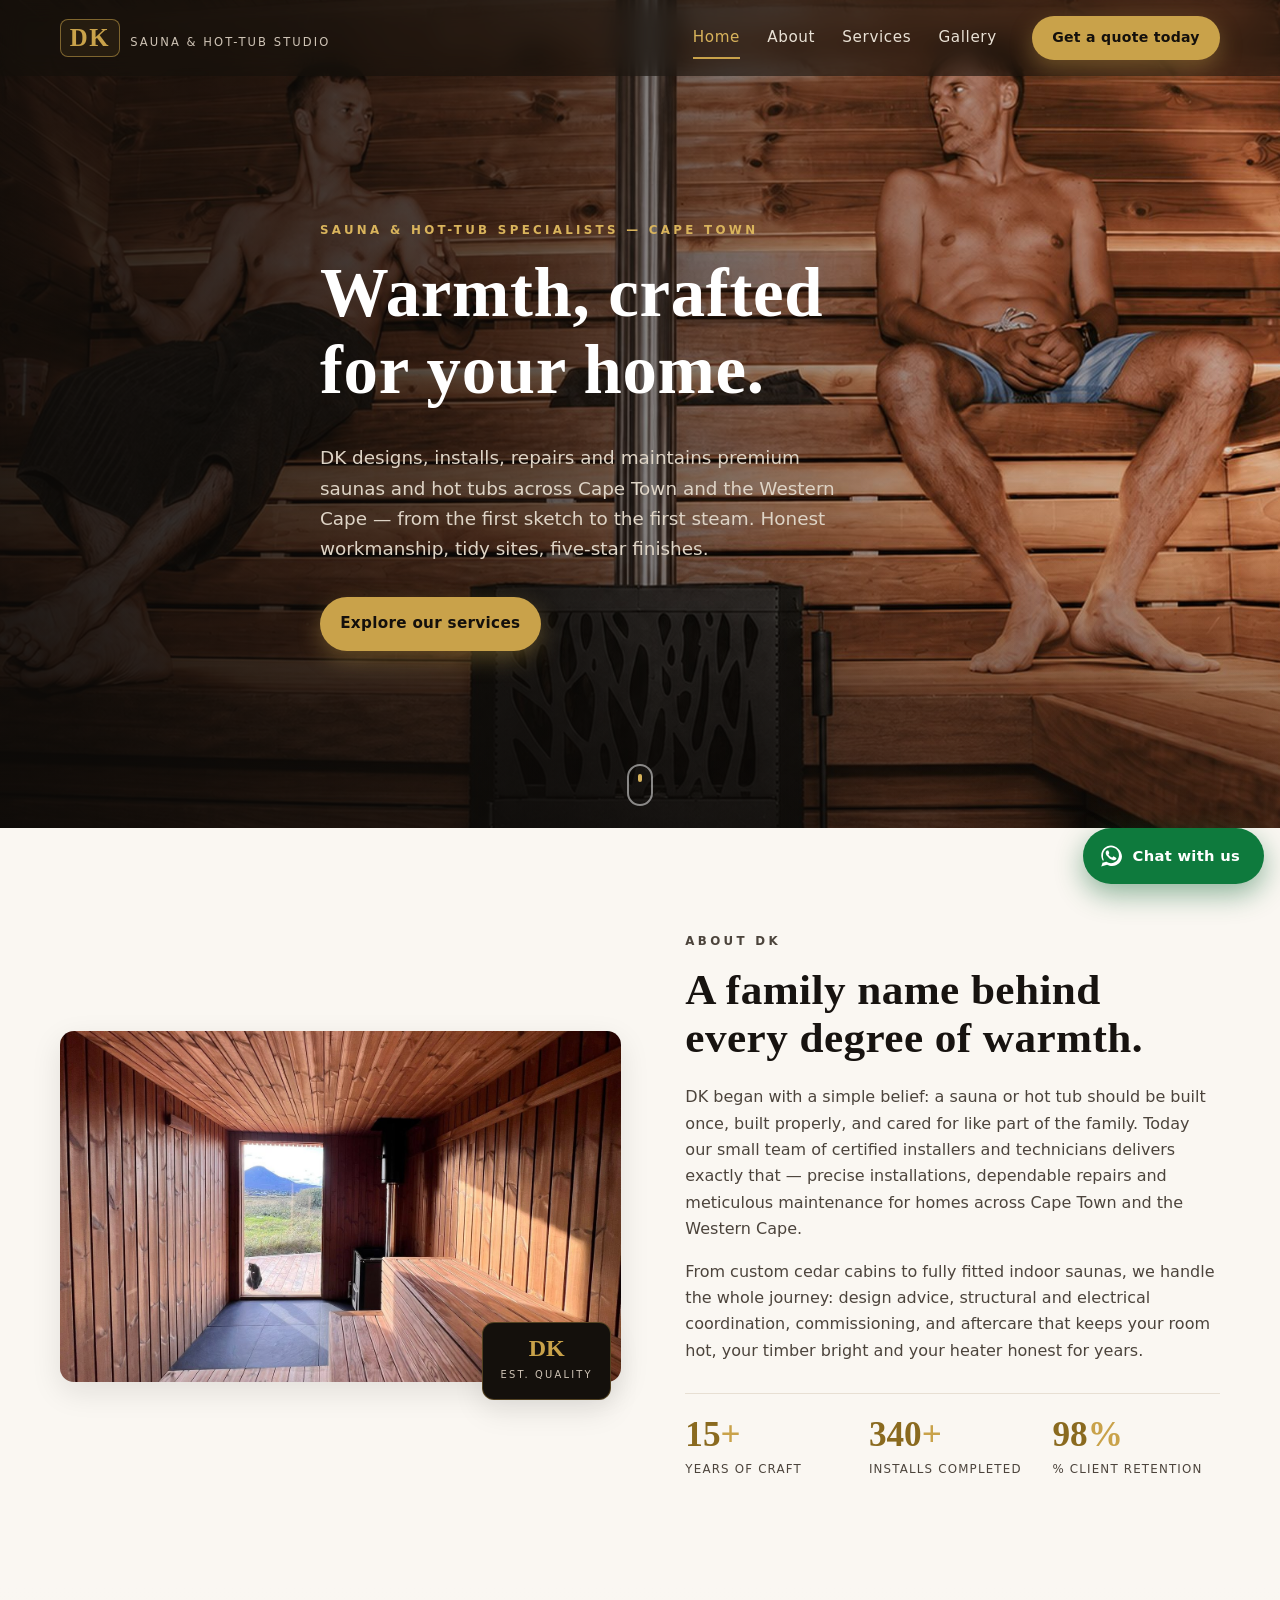
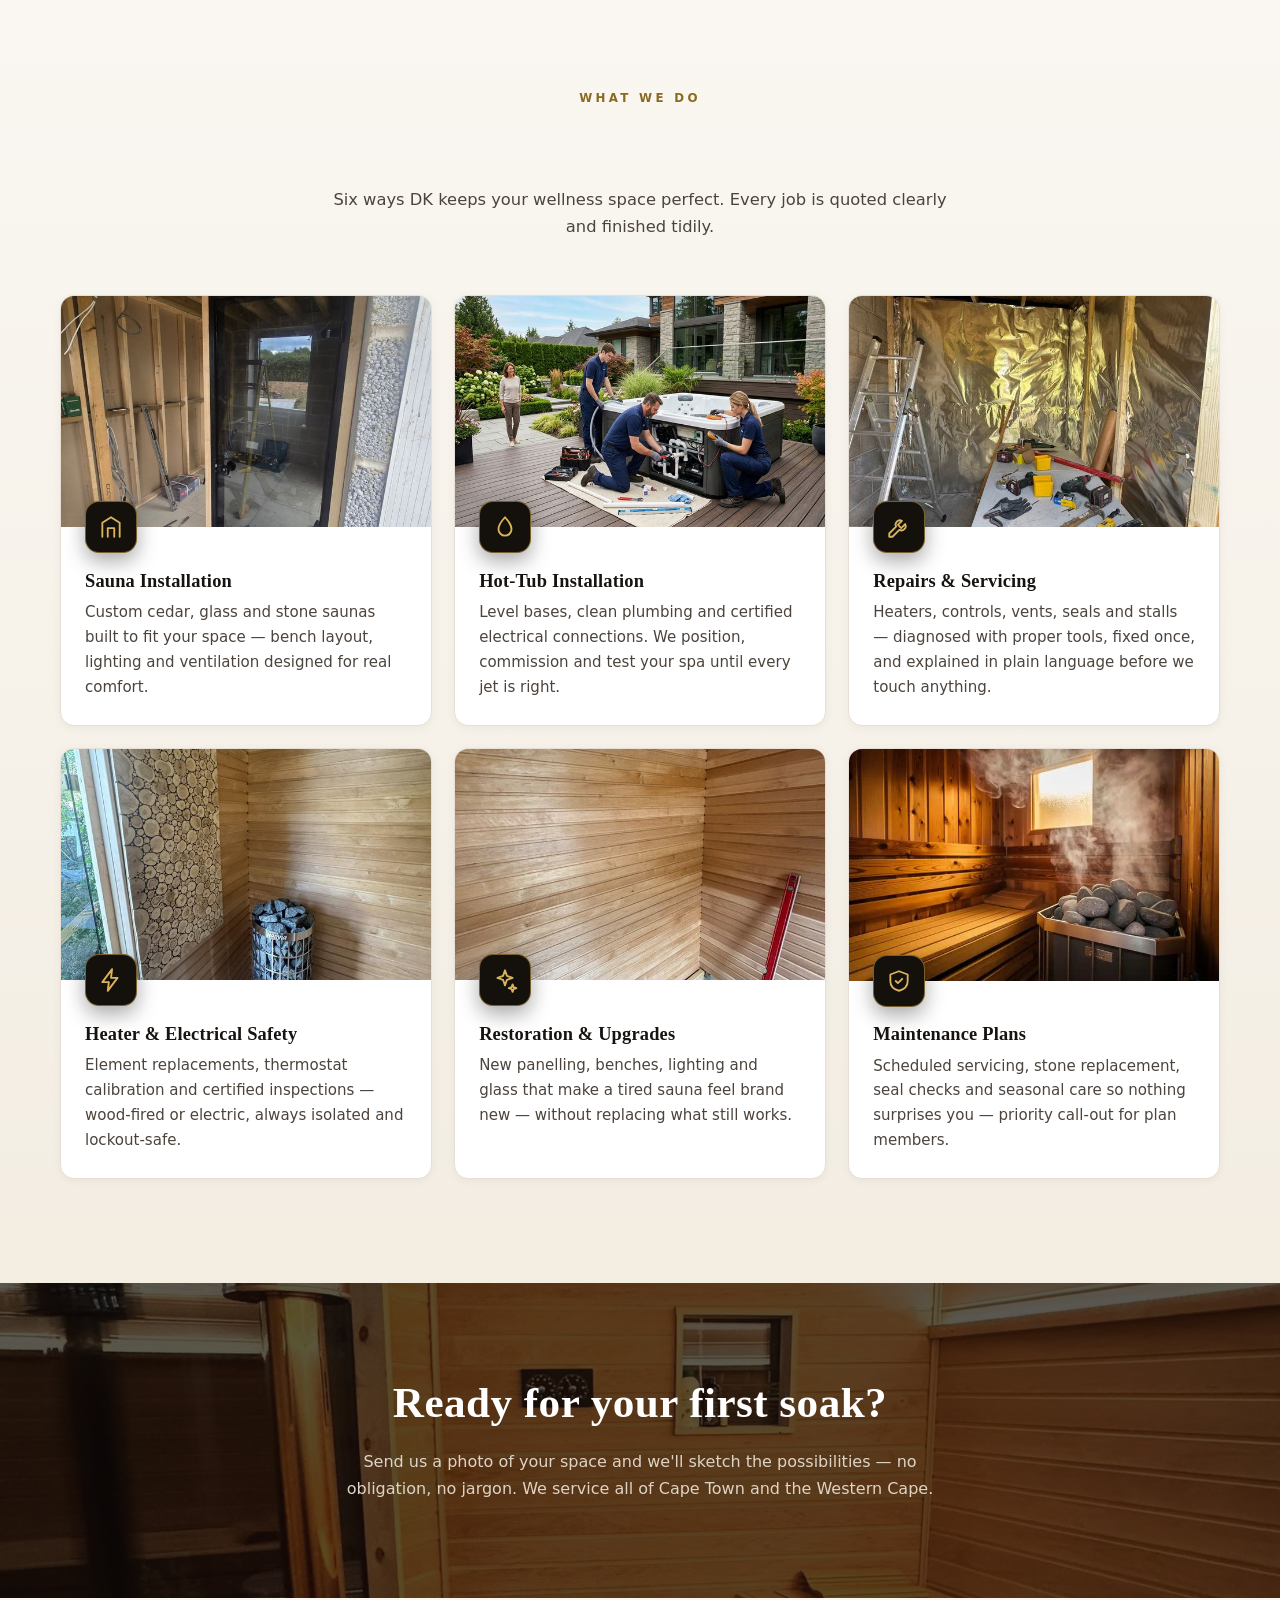
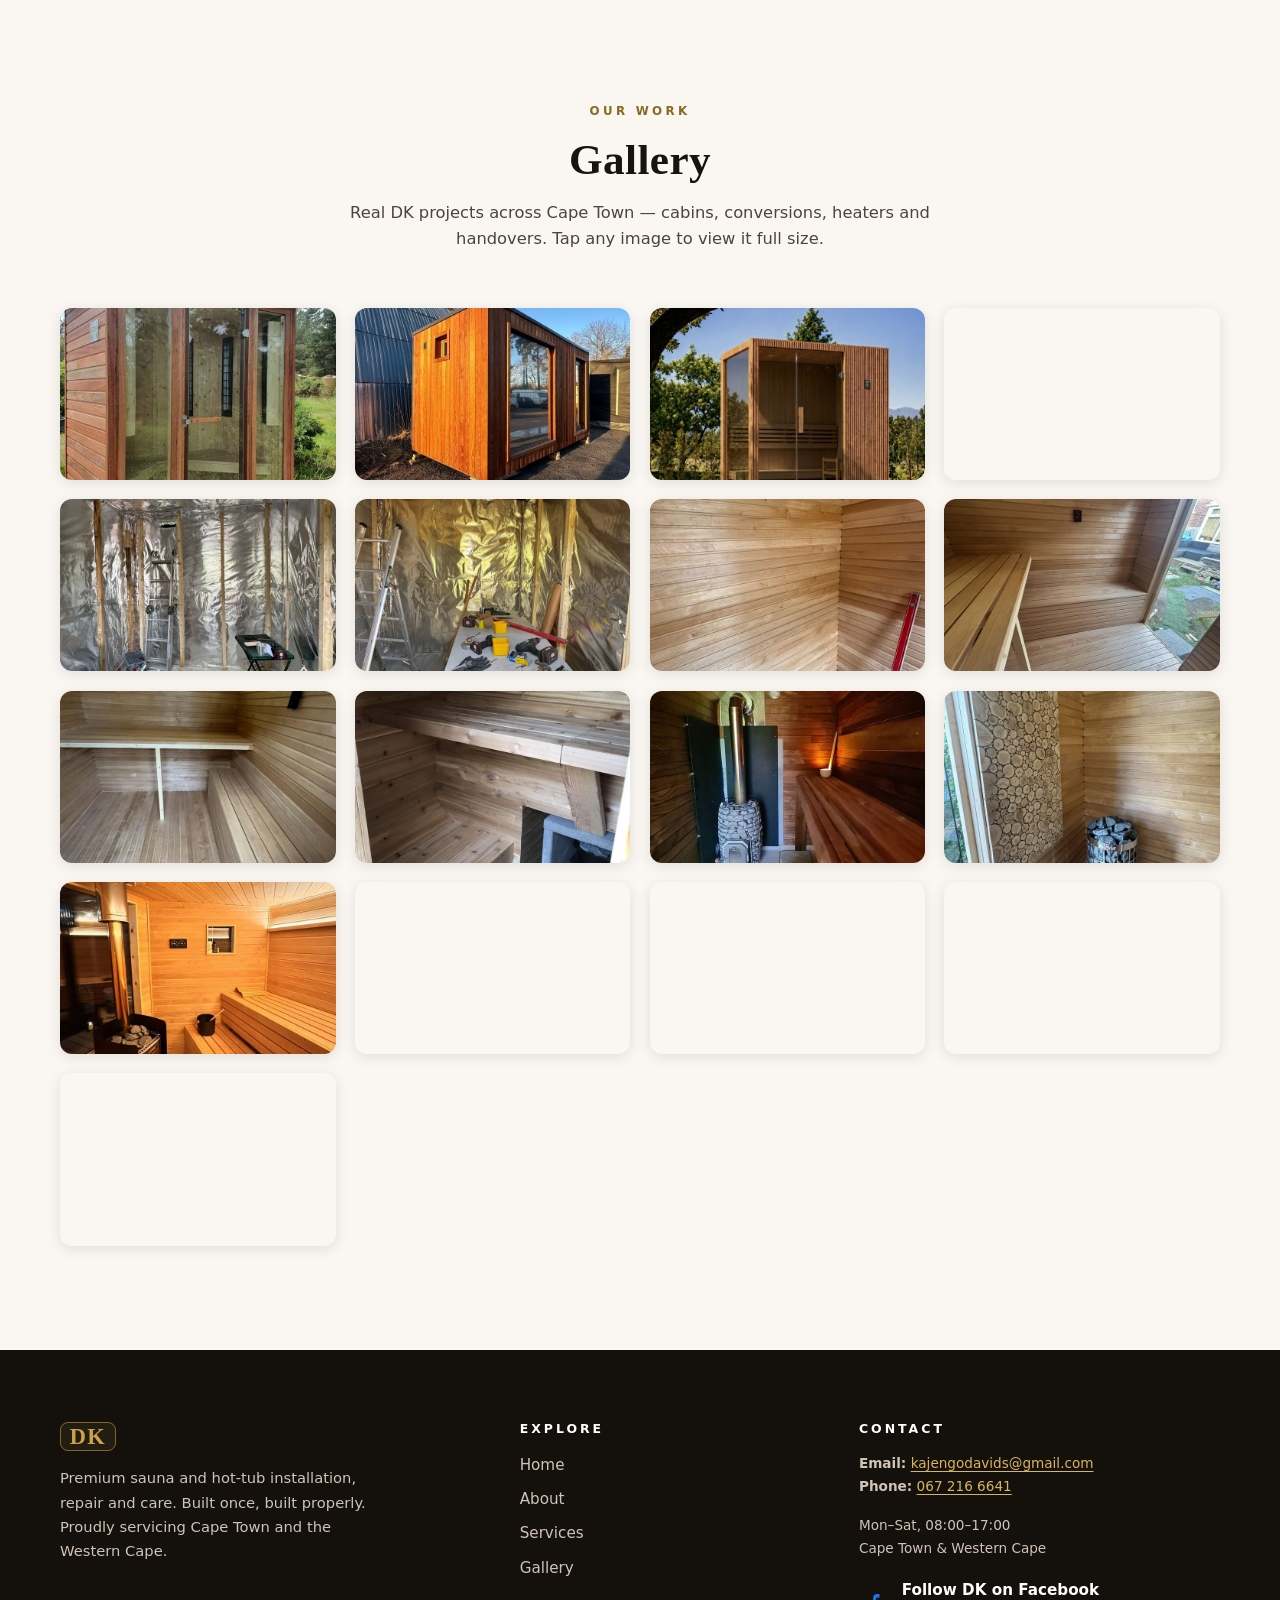
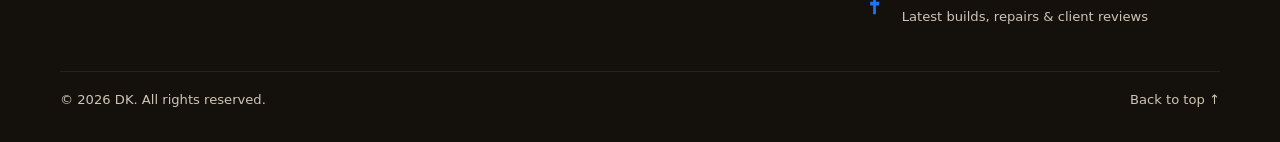
==== commit ef8be66a: "Simplify contact CTAs to a floating WhatsApp and email quote button Co-authored-by: arena-agent <297" ====
--- a/index.html
+++ b/index.html
@@ -37,11 +37,8 @@
         <li><a href="#services" class="nav-link">Services</a></li>
         <li><a href="#gallery" class="nav-link">Gallery</a></li>
       </ul>
-      <!-- WhatsApp CTA (desktop + mobile nav) — number displays as 067 216 6641, link uses country code 27 -->
-      <a class="btn btn-wa nav-wa" href="https://wa.me/27672166641?text=Hello%20DK%2C%20I%27d%20like%20to%20enquire%20about%20your%20sauna%20and%20hot-tub%20services." target="_blank" rel="noopener">
-        <svg class="wa-icon" viewBox="0 0 32 32" aria-hidden="true"><path fill="currentColor" d="M16 3C9.4 3 4 8.4 4 15c0 2.6.8 5 2.3 7L4 29l7.2-2.2c1.9 1 4 1.6 6.3 1.6 6.6 0 12-5.4 12-12S22.6 3 16 3zm0 21.8c-2 0-4-.6-5.6-1.6l-.4-.2-4.3 1.3 1.3-4.1-.3-.4A9.8 9.8 0 0 1 6.2 15c0-5.4 4.4-9.8 9.8-9.8s9.8 4.4 9.8 9.8-4.4 9.8-9.8 9.8zm5.4-7.3c-.3-.2-1.8-.9-2-1-.3-.1-.5-.2-.7.1s-.8 1-1 1.2c-.2.2-.4.2-.7.1c-.3-.2-1.3-.5-2.4-1.5-.9-.8-1.5-1.8-1.7-2.1-.2-.3 0-.5.1-.6l.5-.6c.2-.2.2-.3.3-.6.1-.2 0-.4 0-.6l-1-2.3c-.2-.6-.5-.5-.7-.5h-.6c-.2 0-.6.1-.9.4-.3.3-1.1 1.1-1.1 2.7s1.2 3.1 1.3 3.3c.2.2 2.3 3.5 5.6 4.9.8.3 1.4.5 1.9.7.8.2 1.5.2 2.1.1.6-.1 1.8-.7 2-1.4.3-.7.3-1.3.2-1.4-.1-.2-.3-.2-.6-.4z"/></svg>
-        <span>067 216 6641</span>
-      </a>
+      <!-- Quote requests open a pre-filled email; WhatsApp is available only via the floating button. -->
+      <a class="btn btn-gold nav-quote" href="mailto:kajengodavids@gmail.com?subject=DK%20quote%20request&amp;body=Hello%20DK%2C%0A%0AI%27d%20like%20a%20quote.%0A%0AService%20required%3A%0ALocation%3A%0AProject%20details%3A%0A%0AThank%20you." title="Request a quote by email">Get a quote today</a>
     </nav>
   </div>
 </header>
@@ -61,14 +58,7 @@
       <h1 id="heroTitle" class="reveal">Warmth, crafted<br>for your home.</h1>
       <p class="hero-lede reveal">DK designs, installs, repairs and maintains premium saunas and hot tubs across Cape Town and the Western Cape — from the first sketch to the first steam. Honest workmanship, tidy sites, five-star finishes.</p>
       <div class="hero-cta reveal">
-        <a class="btn btn-gold" href="#services">
-          <span class="label-long">Explore our services</span><span class="label-short">Services</span>
-        </a>
-        <!-- WhatsApp CTA — displays 067 216 6641, links to wa.me/27672166641 -->
-        <a class="btn btn-wa" href="https://wa.me/27672166641?text=Hello%20DK%2C%20I%27d%20like%20to%20enquire%20about%20your%20sauna%20and%20hot-tub%20services." target="_blank" rel="noopener">
-          <svg class="wa-icon" viewBox="0 0 32 32" aria-hidden="true"><path fill="currentColor" d="M16 3C9.4 3 4 8.4 4 15c0 2.6.8 5 2.3 7L4 29l7.2-2.2c1.9 1 4 1.6 6.3 1.6 6.6 0 12-5.4 12-12S22.6 3 16 3zm0 21.8c-2 0-4-.6-5.6-1.6l-.4-.2-4.3 1.3 1.3-4.1-.3-.4A9.8 9.8 0 0 1 6.2 15c0-5.4 4.4-9.8 9.8-9.8s9.8 4.4 9.8 9.8-4.4 9.8-9.8 9.8zm5.4-7.3c-.3-.2-1.8-.9-2-1-.3-.1-.5-.2-.7.1s-.8 1-1 1.2c-.2.2-.4.2-.7.1c-.3-.2-1.3-.5-2.4-1.5-.9-.8-1.5-1.8-1.7-2.1-.2-.3 0-.5.1-.6l.5-.6c.2-.2.2-.3.3-.6.1-.2 0-.4 0-.6l-1-2.3c-.2-.6-.5-.5-.7-.5h-.6c-.2 0-.6.1-.9.4-.3.3-1.1 1.1-1.1 2.7s1.2 3.1 1.3 3.3c.2.2 2.3 3.5 5.6 4.9.8.3 1.4.5 1.9.7.8.2 1.5.2 2.1.1.6-.1 1.8-.7 2-1.4.3-.7.3-1.3.2-1.4-.1-.2-.3-.2-.6-.4z"/></svg>
-          <span class="label-long">Chat on WhatsApp</span><span class="label-short">WhatsApp</span>
-        </a>
+        <a class="btn btn-gold" href="#services">Explore our services</a>
       </div>
     </div>
     <a class="scroll-hint" href="#about" aria-label="Scroll to About section"><span aria-hidden="true"></span></a>
@@ -105,7 +95,7 @@
         <p class="section-lede reveal">Six ways DK keeps your wellness space perfect. Every job is quoted clearly and finished tidily.</p>
       </header>
 
-      <!-- SERVICE CARDS — each card: photo (assets/img/services/), icon, title, text, WhatsApp link.
+      <!-- SERVICE CARDS — each card: photo (assets/img/services/), icon, title and text.
            Duplicate an <article> to add more services. -->
       <div class="cards">
         <article class="card reveal">
@@ -116,7 +106,6 @@
             </div>
             <h3>Sauna Installation</h3>
             <p>Custom cedar, glass and stone saunas built to fit your space — bench layout, lighting and ventilation designed for real comfort.</p>
-            <a class="card-link" href="https://wa.me/27672166641?text=Hello%20DK%2C%20I%27d%20like%20a%20quote%20for%20a%20sauna%20installation." target="_blank" rel="noopener">Enquire on WhatsApp<span aria-hidden="true">→</span></a>
           </div>
         </article>
 
@@ -129,7 +118,6 @@
             </div>
             <h3>Hot-Tub Installation</h3>
             <p>Level bases, clean plumbing and certified electrical connections. We position, commission and test your spa until every jet is right.</p>
-            <a class="card-link" href="https://wa.me/27672166641?text=Hello%20DK%2C%20I%27d%20like%20a%20quote%20for%20a%20hot-tub%20installation." target="_blank" rel="noopener">Enquire on WhatsApp<span aria-hidden="true">→</span></a>
           </div>
         </article>
 
@@ -141,7 +129,6 @@
             </div>
             <h3>Repairs &amp; Servicing</h3>
             <p>Heaters, controls, vents, seals and stalls — diagnosed with proper tools, fixed once, and explained in plain language before we touch anything.</p>
-            <a class="card-link" href="https://wa.me/27672166641?text=Hello%20DK%2C%20I%20need%20a%20repair%20for%20my%20sauna%20or%20hot%20tub." target="_blank" rel="noopener">Enquire on WhatsApp<span aria-hidden="true">→</span></a>
           </div>
         </article>
 
@@ -153,7 +140,6 @@
             </div>
             <h3>Heater &amp; Electrical Safety</h3>
             <p>Element replacements, thermostat calibration and certified inspections — wood-fired or electric, always isolated and lockout-safe.</p>
-            <a class="card-link" href="https://wa.me/27672166641?text=Hello%20DK%2C%20I%27d%20like%20a%20heater%20or%20electrical%20safety%20inspection." target="_blank" rel="noopener">Enquire on WhatsApp<span aria-hidden="true">→</span></a>
           </div>
         </article>
 
@@ -165,7 +151,6 @@
             </div>
             <h3>Restoration &amp; Upgrades</h3>
             <p>New panelling, benches, lighting and glass that make a tired sauna feel brand new — without replacing what still works.</p>
-            <a class="card-link" href="https://wa.me/27672166641?text=Hello%20DK%2C%20I%27d%20like%20to%20discuss%20a%20restoration%20or%20upgrade." target="_blank" rel="noopener">Enquire on WhatsApp<span aria-hidden="true">→</span></a>
           </div>
         </article>
 
@@ -177,7 +162,6 @@
             </div>
             <h3>Maintenance Plans</h3>
             <p>Scheduled servicing, stone replacement, seal checks and seasonal care so nothing surprises you — priority call-out for plan members.</p>
-            <a class="card-link" href="https://wa.me/27672166641?text=Hello%20DK%2C%20tell%20me%20about%20your%20maintenance%20plans." target="_blank" rel="noopener">Enquire on WhatsApp<span aria-hidden="true">→</span></a>
           </div>
         </article>
       </div>
@@ -191,10 +175,6 @@
     <div class="container cta-content">
       <h2 id="ctaTitle" class="reveal">Ready for your first soak?</h2>
       <p class="reveal">Send us a photo of your space and we'll sketch the possibilities — no obligation, no jargon. We service all of Cape Town and the Western Cape.</p>
-      <a class="btn btn-wa btn-lg reveal" href="https://wa.me/27672166641?text=Hello%20DK%2C%20I%27d%20like%20to%20discuss%20a%20project." target="_blank" rel="noopener">
-        <svg class="wa-icon" viewBox="0 0 32 32" aria-hidden="true"><path fill="currentColor" d="M16 3C9.4 3 4 8.4 4 15c0 2.6.8 5 2.3 7L4 29l7.2-2.2c1.9 1 4 1.6 6.3 1.6 6.6 0 12-5.4 12-12S22.6 3 16 3zm0 21.8c-2 0-4-.6-5.6-1.6l-.4-.2-4.3 1.3 1.3-4.1-.3-.4A9.8 9.8 0 0 1 6.2 15c0-5.4 4.4-9.8 9.8-9.8s9.8 4.4 9.8 9.8-4.4 9.8-9.8 9.8zm5.4-7.3c-.3-.2-1.8-.9-2-1-.3-.1-.5-.2-.7.1s-.8 1-1 1.2c-.2.2-.4.2-.7.1c-.3-.2-1.3-.5-2.4-1.5-.9-.8-1.5-1.8-1.7-2.1-.2-.3 0-.5.1-.6l.5-.6c.2-.2.2-.3.3-.6.1-.2 0-.4 0-.6l-1-2.3c-.2-.6-.5-.5-.7-.5h-.6c-.2 0-.6.1-.9.4-.3.3-1.1 1.1-1.1 2.7s1.2 3.1 1.3 3.3c.2.2 2.3 3.5 5.6 4.9.8.3 1.4.5 1.9.7.8.2 1.5.2 2.1.1.6-.1 1.8-.7 2-1.4.3-.7.3-1.3.2-1.4-.1-.2-.3-.2-.6-.4z"/></svg>
-        Message DK on WhatsApp
-      </a>
     </div>
   </section>
 
@@ -288,11 +268,6 @@
         <strong>Email:</strong> <a href="mailto:kajengodavids@gmail.com">kajengodavids@gmail.com</a><br>
         <strong>Phone:</strong> <a href="tel:+27672166641">067 216 6641</a>
       </p>
-      <!-- WhatsApp contact — displays 067 216 6641, links to wa.me/27672166641 -->
-      <a class="footer-wa" href="https://wa.me/27672166641?text=Hello%20DK%2C%20I%27d%20like%20to%20enquire%20about%20your%20sauna%20and%20hot-tub%20services." target="_blank" rel="noopener">
-        <svg class="wa-icon" viewBox="0 0 32 32" aria-hidden="true"><path fill="currentColor" d="M16 3C9.4 3 4 8.4 4 15c0 2.6.8 5 2.3 7L4 29l7.2-2.2c1.9 1 4 1.6 6.3 1.6 6.6 0 12-5.4 12-12S22.6 3 16 3zm0 21.8c-2 0-4-.6-5.6-1.6l-.4-.2-4.3 1.3 1.3-4.1-.3-.4A9.8 9.8 0 0 1 6.2 15c0-5.4 4.4-9.8 9.8-9.8s9.8 4.4 9.8 9.8-4.4 9.8-9.8 9.8zm5.4-7.3c-.3-.2-1.8-.9-2-1-.3-.1-.5-.2-.7.1s-.8 1-1 1.2c-.2.2-.4.2-.7.1c-.3-.2-1.3-.5-2.4-1.5-.9-.8-1.5-1.8-1.7-2.1-.2-.3 0-.5.1-.6l.5-.6c.2-.2.2-.3.3-.6.1-.2 0-.4 0-.6l-1-2.3c-.2-.6-.5-.5-.7-.5h-.6c-.2 0-.6.1-.9.4-.3.3-1.1 1.1-1.1 2.7s1.2 3.1 1.3 3.3c.2.2 2.3 3.5 5.6 4.9.8.3 1.4.5 1.9.7.8.2 1.5.2 2.1.1.6-.1 1.8-.7 2-1.4.3-.7.3-1.3.2-1.4-.1-.2-.3-.2-.6-.4z"/></svg>
-        <span><strong>WhatsApp us</strong><small>067 216 6641</small></span>
-      </a>
       <p class="footer-note">Mon–Sat, 08:00–17:00<br>Cape Town &amp; Western Cape</p>
       <!-- Facebook page link -->
       <a class="footer-fb" href="https://www.facebook.com/profile.php?id=61594843325324" target="_blank" rel="noopener">
--- a/css/style.css
+++ b/css/style.css
@@ -77,11 +77,7 @@
 .btn:active { transform: translateY(0); }
 .btn-gold { background: var(--gold); color: var(--dark); box-shadow: 0 8px 22px rgba(201, 162, 74, .35); }
 .btn-gold:hover { background: var(--gold-soft); box-shadow: 0 12px 28px rgba(201, 162, 74, .45); }
-.btn-wa { background: var(--wa); color: #fff; box-shadow: 0 8px 22px rgba(14, 122, 61, .30); }
-.btn-wa:hover { background: var(--wa-hover); box-shadow: 0 12px 28px rgba(14, 122, 61, .40); }
-.btn-lg { padding: 1rem 2rem; font-size: 1.02rem; }
 .wa-icon { width: 1.25em; height: 1.25em; flex: none; }
-.label-short { display: none; }
 
 /* ---------- Header ---------- */
 .site-header {
@@ -132,7 +128,7 @@
 }
 .nav-link:hover { color: var(--gold-soft); padding-left: .7rem; }
 .nav-link.is-active { color: var(--gold-soft); }
-.nav-wa { margin-top: 1rem; width: 100%; }
+.nav-quote { margin-top: 1rem; width: 100%; }
 
 /* ---------- Hero ---------- */
 .hero { position: relative; min-height: max(92svh, 560px); display: flex; align-items: center; overflow: hidden; background: var(--dark); }
@@ -147,9 +143,9 @@
 .hero .eyebrow { color: var(--gold-soft); }
 .hero h1 { color: #fff; text-wrap: balance; }
 .hero-lede { color: #ded4c6; font-size: clamp(1rem, 2.4vw, 1.15rem); max-width: 46ch; margin-bottom: 2rem; }
-/* CTAs stay inline (side-by-side) on every screen size */
-.hero-cta { display: flex; flex-wrap: nowrap; gap: .7rem; }
-.hero-cta .btn { flex: 1 1 0; min-width: 0; padding-inline: 1.2rem; }
+/* One content-sized services CTA on every screen size. */
+.hero-cta { display: flex; }
+.hero-cta .btn { flex: 0 1 auto; min-width: 0; padding-inline: 1.2rem; }
 .scroll-hint { position: absolute; left: 50%; bottom: 22px; transform: translateX(-50%); z-index: 1; width: 26px; height: 42px; border-radius: 14px; border: 2px solid rgba(255, 255, 255, .5); }
 .scroll-hint span { position: absolute; left: 50%; top: 8px; width: 4px; height: 8px; margin-left: -2px; border-radius: 2px; background: var(--gold-soft); animation: drip 2.2s ease-in-out infinite; }
 @keyframes drip { 0% { transform: translateY(0); opacity: 1; } 70% { transform: translateY(14px); opacity: 0; } 100% { opacity: 0; } }
@@ -196,13 +192,6 @@
 .card:hover .card-icon { transform: scale(1.06) rotate(-3deg); }
 .card-body h3 { margin: .55rem 0 0; }
 .card-body p { color: var(--ink-soft); font-size: .94rem; margin: 0; flex: 1; }
-.card-link {
-  margin-top: .9rem; font-size: .88rem; font-weight: 600; letter-spacing: .04em;
-  color: var(--wa); text-decoration: none; display: inline-flex; align-items: center; gap: .4rem;
-}
-.card-link span { transition: transform .25s ease; }
-.card-link:hover { color: var(--wa-hover); text-decoration: underline; }
-.card-link:hover span { transform: translateX(4px); }
 
 /* ---------- CTA band ---------- */
 .cta-band { position: relative; padding: clamp(4rem, 9vw, 6rem) 0; text-align: center; overflow: hidden; background: var(--dark); }
@@ -210,7 +199,7 @@
 .cta-shade { position: absolute; inset: 0; background: rgba(12, 10, 8, .68); }
 .cta-content { position: relative; z-index: 1; max-width: 620px; }
 .cta-content h2 { color: #fff; }
-.cta-content p { color: #ded4c6; margin-bottom: 1.8rem; }
+.cta-content p { color: #ded4c6; margin-bottom: 0; }
 
 /* ---------- Gallery ---------- */
 .gallery-grid { display: grid; gap: 1rem; grid-template-columns: 1fr; }
@@ -261,11 +250,6 @@
 .footer-nav ul { list-style: none; margin: 0; padding: 0; display: grid; gap: .5rem; }
 .footer-nav a { color: #cfc4b6; text-decoration: none; font-size: .95rem; transition: color .2s ease, padding-left .2s ease; }
 .footer-nav a:hover { color: var(--gold-soft); padding-left: .35rem; }
-.footer-wa { display: inline-flex; align-items: center; gap: .8rem; text-decoration: none; color: #fff; }
-.footer-wa .wa-icon { width: 34px; height: 34px; color: #25d366; transition: transform .25s ease; }
-.footer-wa:hover .wa-icon { transform: scale(1.12); }
-.footer-wa strong { display: block; font-size: .95rem; }
-.footer-wa small { color: var(--gold-soft); font-size: 1.05rem; letter-spacing: .06em; }
 .footer-note { margin: .9rem 0 0; font-size: .85rem; line-height: 1.7; }
 .footer-contact-details { margin: 0 0 1rem; }
 .footer-contact-details a { color: var(--gold-soft); text-underline-offset: .2em; overflow-wrap: anywhere; }
@@ -304,8 +288,6 @@
 
 /* ---------- Breakpoints ---------- */
 @media (max-width: 540px) {
-  .label-long { display: none; }
-  .label-short { display: inline; }
   .hero-cta .btn { padding-inline: .9rem; font-size: .9rem; gap: .4rem; }
   .stats { gap: .6rem; }
   .lb-close, .lb-nav { width: 40px; height: 40px; font-size: 1.35rem; }
@@ -346,7 +328,7 @@
     background: var(--gold); transition: right .3s ease;
   }
   .nav-link:hover::after, .nav-link.is-active::after { right: 0; }
-  .nav-wa { margin: 0 0 0 .6rem; width: auto; padding: .6rem 1.2rem; font-size: .88rem; }
+  .nav-quote { margin: 0 0 0 .6rem; width: auto; padding: .6rem 1.2rem; font-size: .88rem; }
   .about-grid { grid-template-columns: 1.05fr 1fr; }
   .cards { grid-template-columns: repeat(3, 1fr); }
   .gallery-grid { grid-template-columns: repeat(3, 1fr); gap: 1.2rem; }
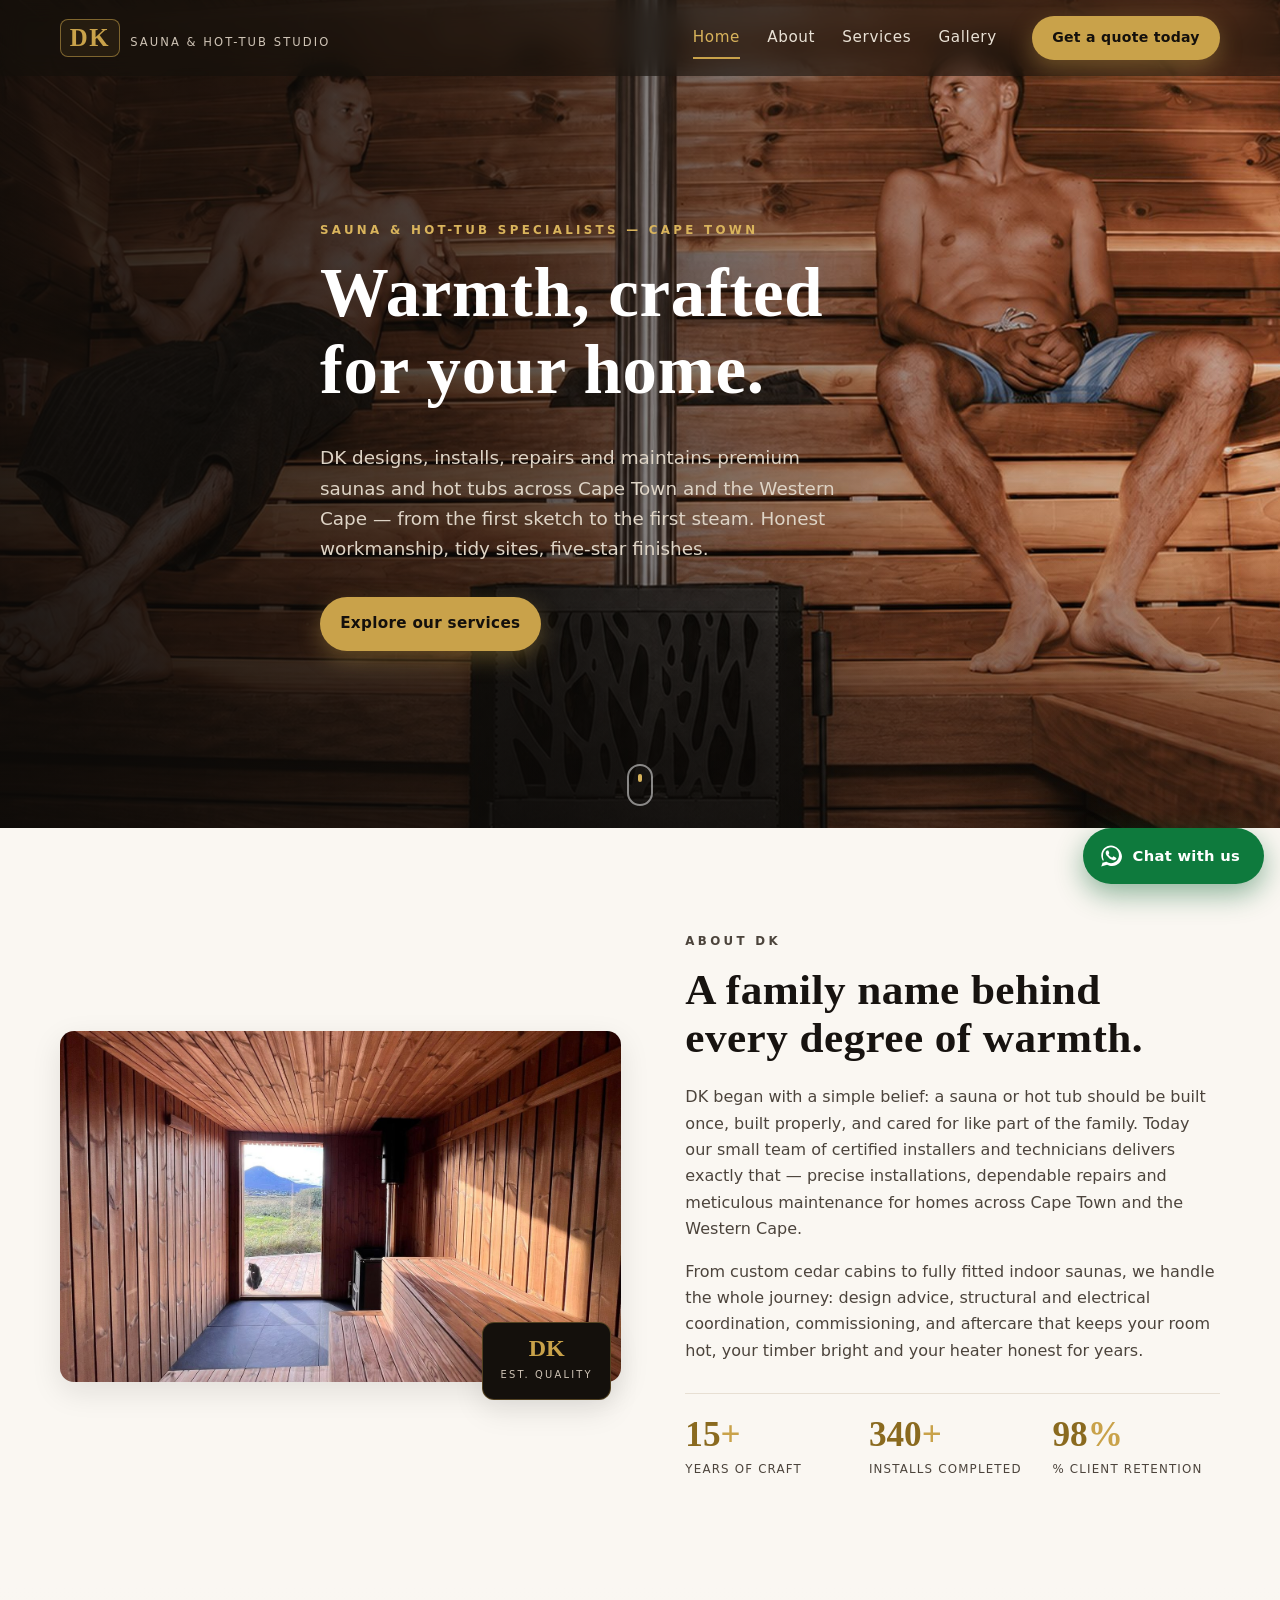
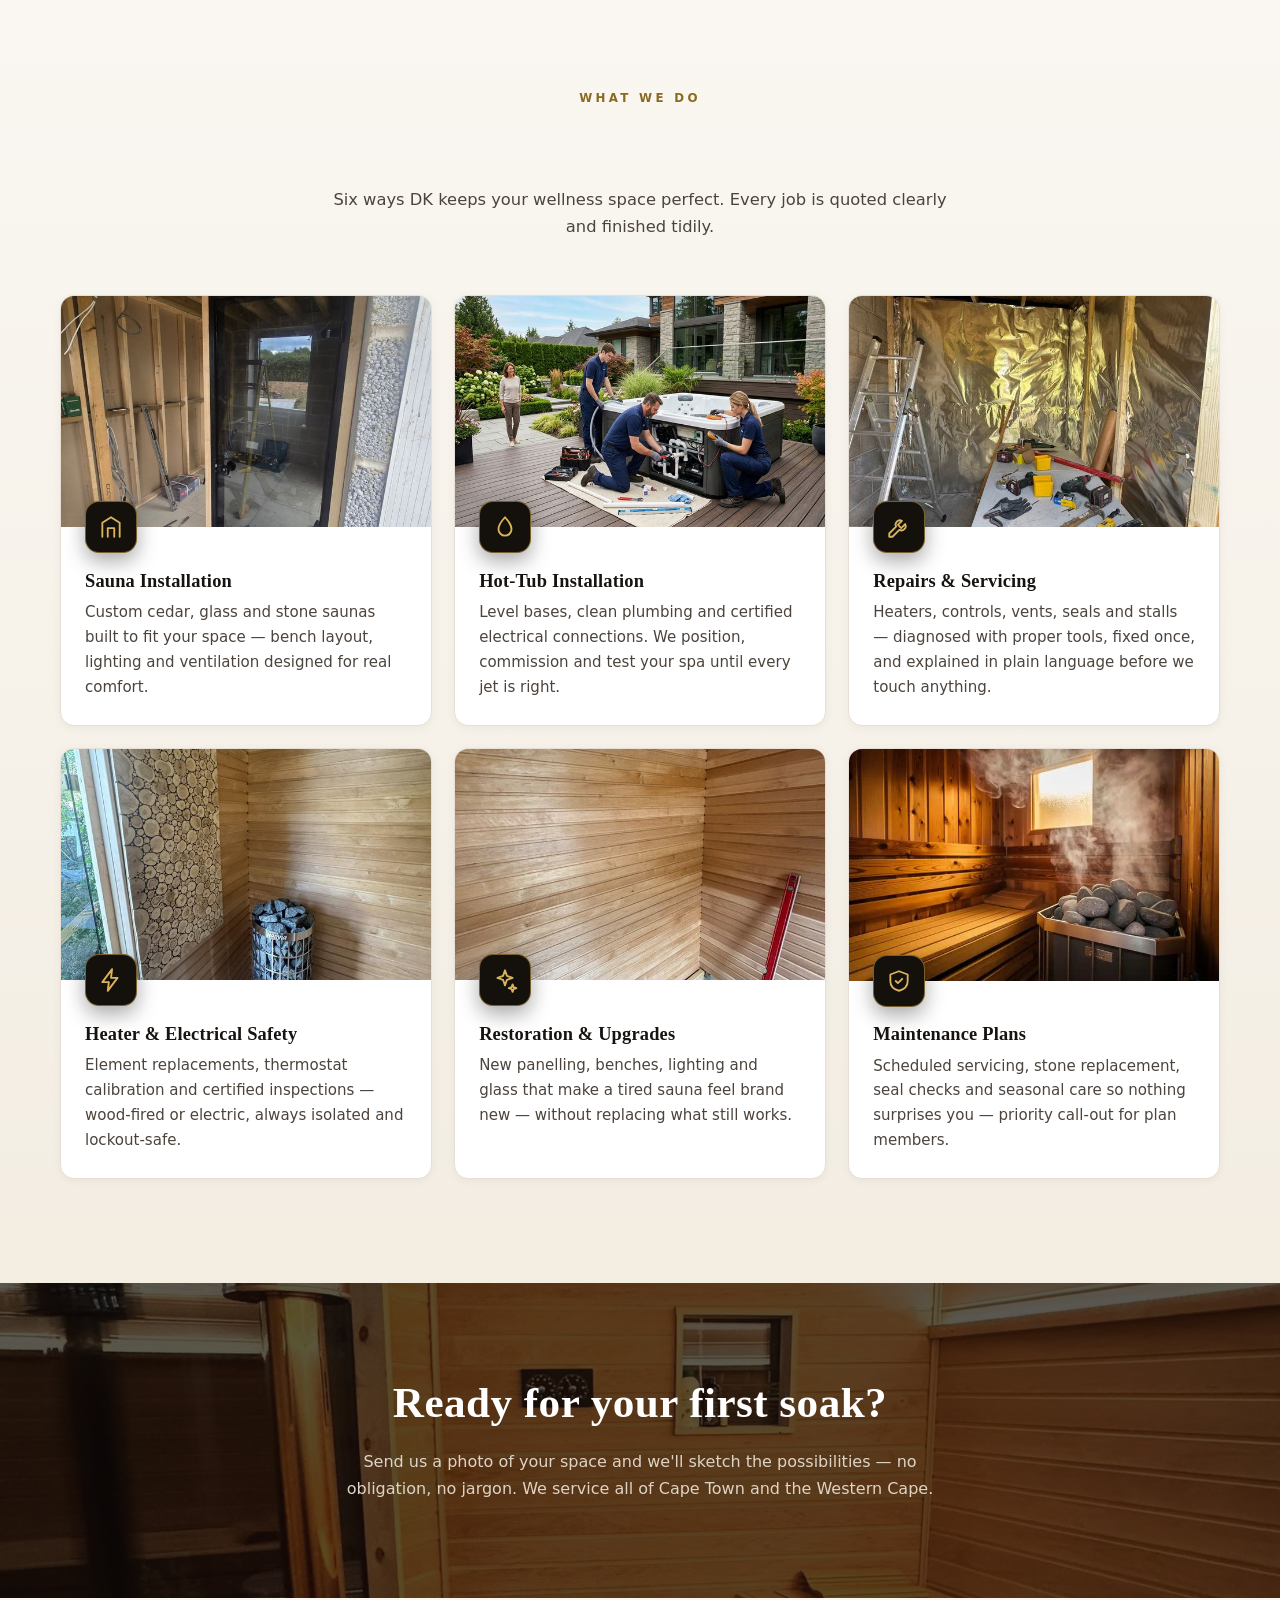
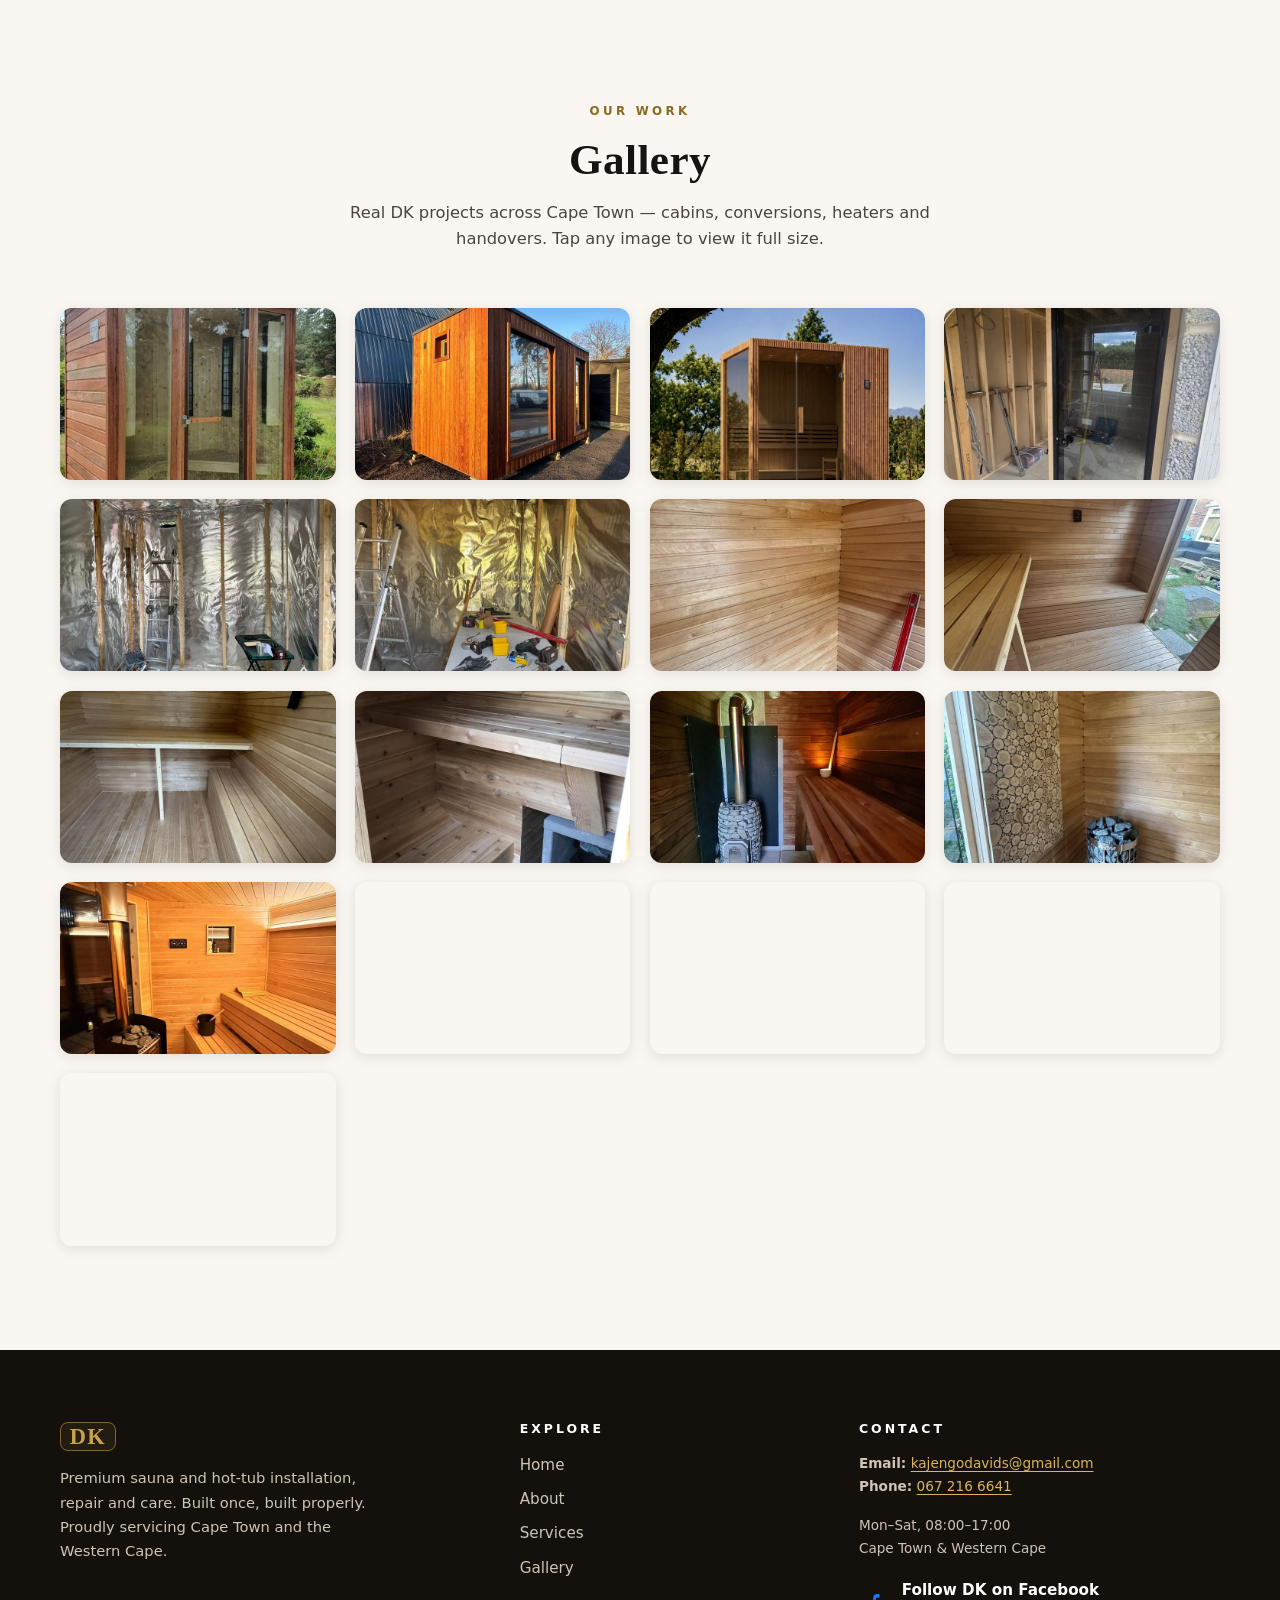
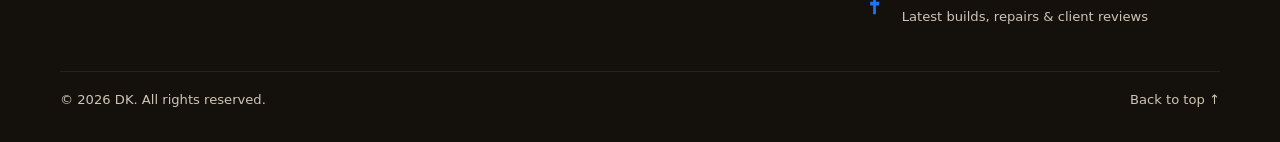
==== commit 6d772293: "Move mobile quote CTA from hamburger menu to hero Co-authored-by: arena-agent <297053741+arena-agent" ====
--- a/index.html
+++ b/index.html
@@ -58,7 +58,9 @@
       <h1 id="heroTitle" class="reveal">Warmth, crafted<br>for your home.</h1>
       <p class="hero-lede reveal">DK designs, installs, repairs and maintains premium saunas and hot tubs across Cape Town and the Western Cape — from the first sketch to the first steam. Honest workmanship, tidy sites, five-star finishes.</p>
       <div class="hero-cta reveal">
-        <a class="btn btn-gold" href="#services">Explore our services</a>
+        <a class="btn btn-gold hero-services" href="#services">Explore our services</a>
+        <!-- The quote CTA moves from the navigation to the hero on mobile. -->
+        <a class="btn btn-outline-gold hero-quote" href="mailto:kajengodavids@gmail.com?subject=DK%20quote%20request&amp;body=Hello%20DK%2C%0A%0AI%27d%20like%20a%20quote.%0A%0AService%20required%3A%0ALocation%3A%0AProject%20details%3A%0A%0AThank%20you." title="Request a quote by email">Request quote</a>
       </div>
     </div>
     <a class="scroll-hint" href="#about" aria-label="Scroll to About section"><span aria-hidden="true"></span></a>
--- a/css/style.css
+++ b/css/style.css
@@ -77,6 +77,8 @@
 .btn:active { transform: translateY(0); }
 .btn-gold { background: var(--gold); color: var(--dark); box-shadow: 0 8px 22px rgba(201, 162, 74, .35); }
 .btn-gold:hover { background: var(--gold-soft); box-shadow: 0 12px 28px rgba(201, 162, 74, .45); }
+.btn-outline-gold { background: rgba(20, 16, 12, .35); color: var(--gold-soft); border-color: var(--gold); }
+.btn-outline-gold:hover { background: var(--gold); color: var(--dark); }
 .wa-icon { width: 1.25em; height: 1.25em; flex: none; }
 
 /* ---------- Header ---------- */
@@ -143,9 +145,10 @@
 .hero .eyebrow { color: var(--gold-soft); }
 .hero h1 { color: #fff; text-wrap: balance; }
 .hero-lede { color: #ded4c6; font-size: clamp(1rem, 2.4vw, 1.15rem); max-width: 46ch; margin-bottom: 2rem; }
-/* One content-sized services CTA on every screen size. */
+/* Desktop keeps one services CTA; mobile adds an adjacent quote CTA. */
 .hero-cta { display: flex; }
 .hero-cta .btn { flex: 0 1 auto; min-width: 0; padding-inline: 1.2rem; }
+.hero-quote { display: none; }
 .scroll-hint { position: absolute; left: 50%; bottom: 22px; transform: translateX(-50%); z-index: 1; width: 26px; height: 42px; border-radius: 14px; border: 2px solid rgba(255, 255, 255, .5); }
 .scroll-hint span { position: absolute; left: 50%; top: 8px; width: 4px; height: 8px; margin-left: -2px; border-radius: 2px; background: var(--gold-soft); animation: drip 2.2s ease-in-out infinite; }
 @keyframes drip { 0% { transform: translateY(0); opacity: 1; } 70% { transform: translateY(14px); opacity: 0; } 100% { opacity: 0; } }
@@ -287,6 +290,15 @@
 .reveal.visible { opacity: 1; transform: none; }
 
 /* ---------- Breakpoints ---------- */
+/* Use the same mobile layout range as the hamburger navigation. */
+@media (max-width: 859px) {
+  .nav-quote { display: none; }
+  .hero-quote { display: inline-flex; }
+  .hero-cta { gap: .6rem; align-items: stretch; max-width: 440px; }
+  .hero-cta .btn { flex: 1 1 0; white-space: normal; text-align: center; }
+  .hero-cta .hero-services { flex-grow: 1.4; }
+}
+
 @media (max-width: 540px) {
   .hero-cta .btn { padding-inline: .9rem; font-size: .9rem; gap: .4rem; }
   .stats { gap: .6rem; }
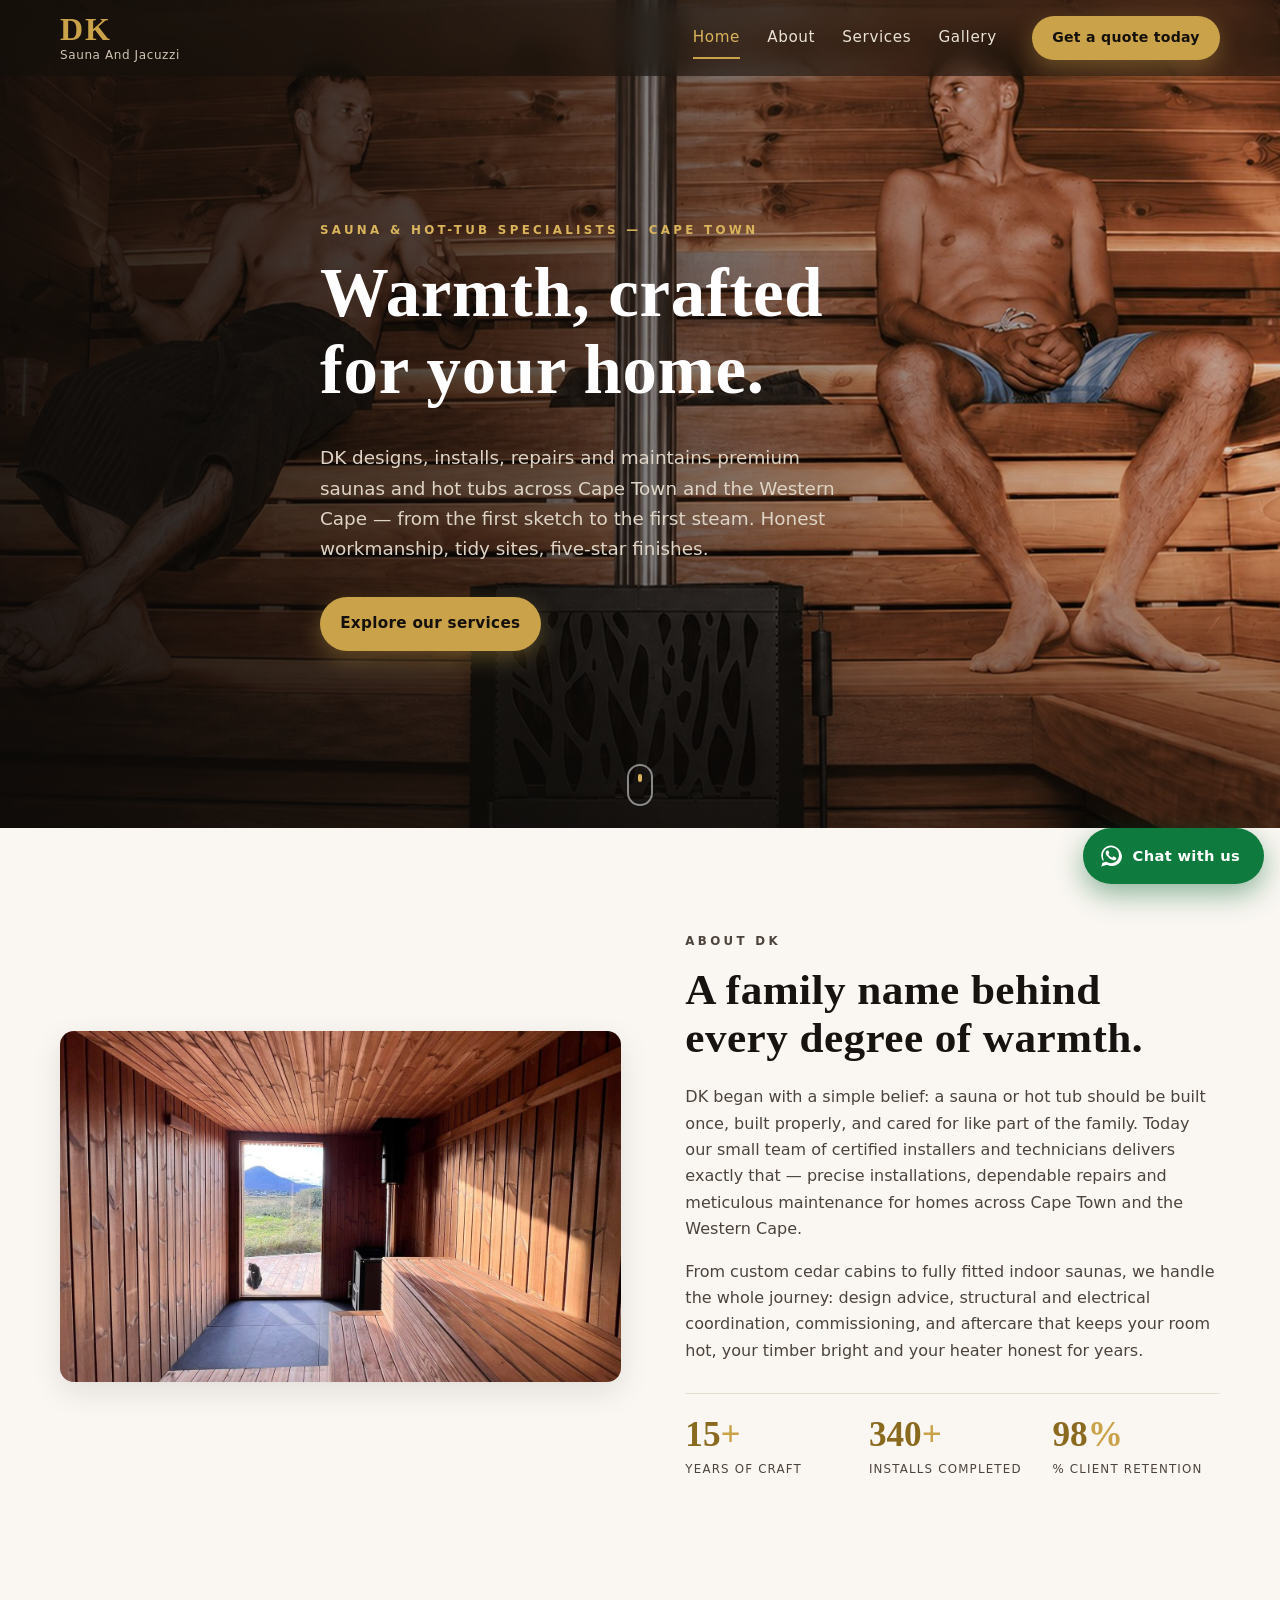
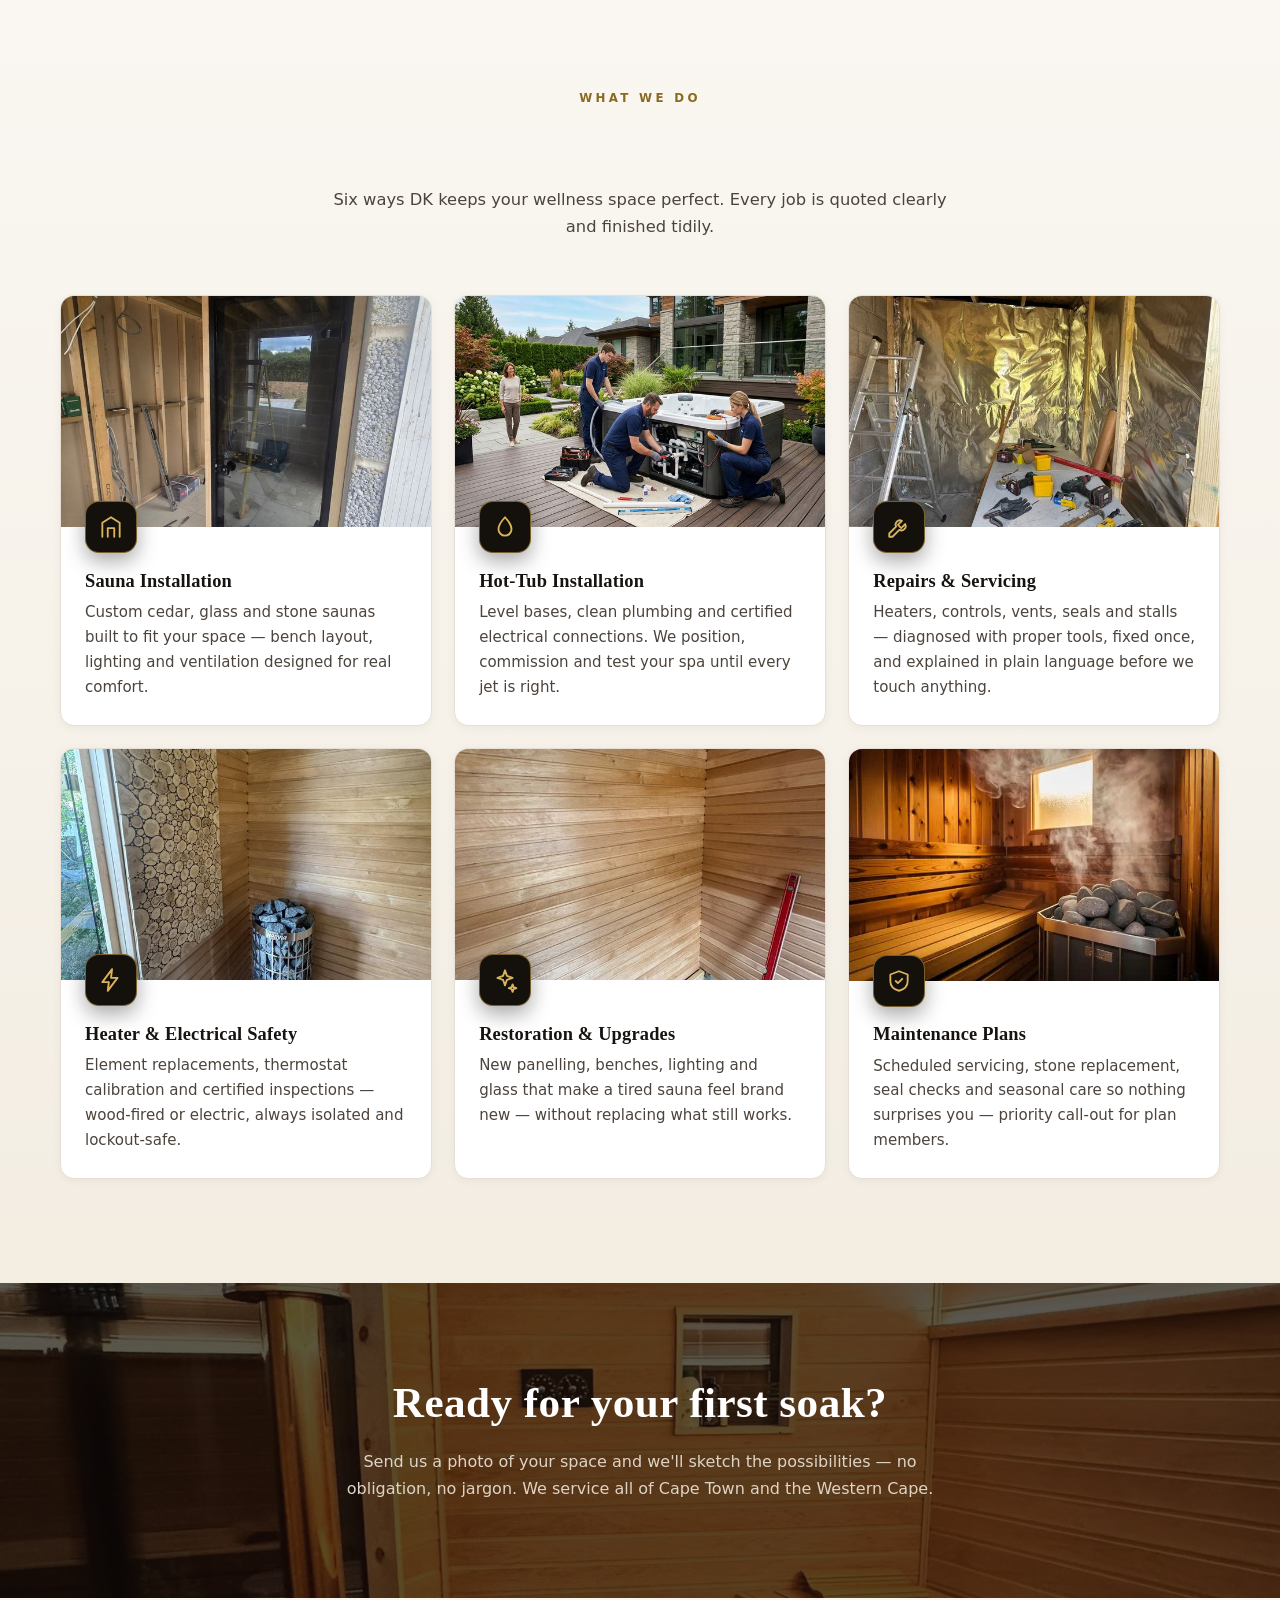
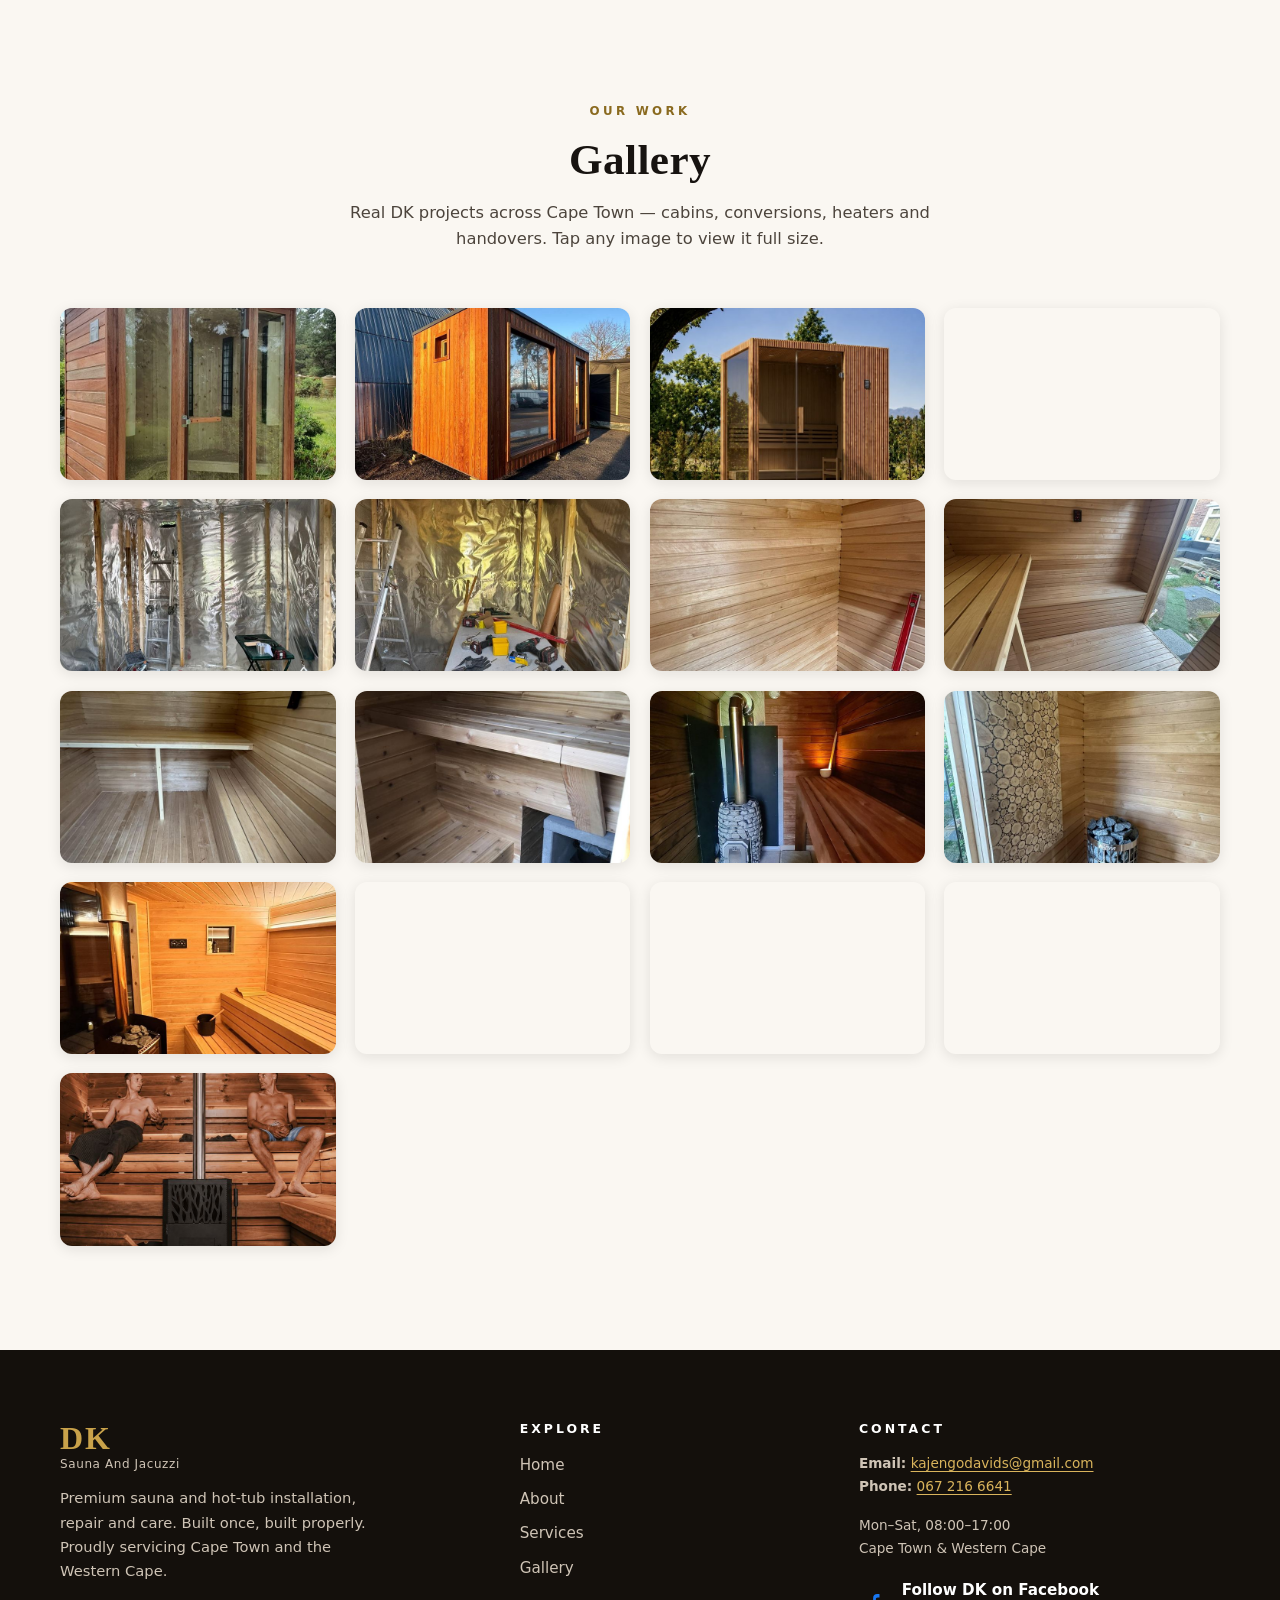
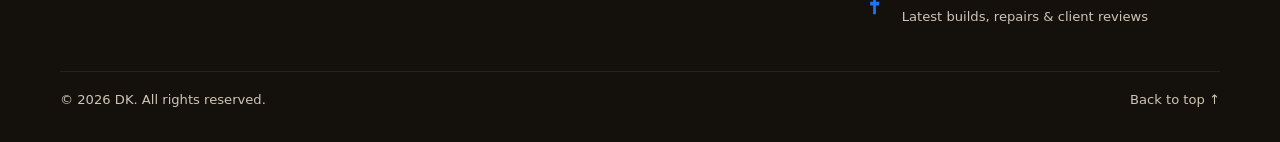
==== commit f673deb1: "Use an unboxed DK wordmark and Sauna And Jacuzzi tagline Co-authored-by: arena-agent <297053741+aren" ====
--- a/index.html
+++ b/index.html
@@ -3,18 +3,18 @@
 <head>
 <meta charset="utf-8">
 <meta name="viewport" content="width=device-width, initial-scale=1, viewport-fit=cover">
-<title>DK — Premium Sauna &amp; Hot-Tub Installation, Repair &amp; Care | Cape Town</title>
+<title>DK — Sauna And Jacuzzi | Cape Town</title>
 <meta name="description" content="DK designs, installs, repairs and maintains premium saunas and hot tubs across Cape Town and the Western Cape. Chat with us on WhatsApp: 067 216 6641.">
 <meta name="theme-color" content="#14100c">
 <!-- Social sharing (Open Graph). Once the site has a permanent domain, set og:url
      and change og:image to an absolute URL, e.g. https://yourdomain/assets/img/hero-sauna.jpg -->
 <meta property="og:type" content="website">
-<meta property="og:title" content="DK — Premium Sauna &amp; Hot-Tub Installation, Repair &amp; Care | Cape Town">
+<meta property="og:title" content="DK — Sauna And Jacuzzi | Cape Town">
 <meta property="og:description" content="Real DK sauna builds, repairs and restorations across Cape Town &amp; the Western Cape. WhatsApp 067 216 6641.">
 <meta property="og:image" content="assets/img/hero-sauna.jpg">
 <link rel="preload" as="image" href="assets/img/hero-sauna.jpg" media="(min-width: 701px)" fetchpriority="high">
 <link rel="preload" as="image" href="assets/img/hero-sauna-mobile.jpg" media="(max-width: 700px)" fetchpriority="high">
-<link rel="icon" href="data:image/svg+xml,%3Csvg xmlns='http://www.w3.org/2000/svg' viewBox='0 0 64 64'%3E%3Crect width='64' height='64' rx='14' fill='%2314100c'/%3E%3Ctext x='32' y='44' font-family='Georgia,serif' font-size='30' fill='%23c9a24a' text-anchor='middle'%3EDK%3C/text%3E%3C/svg%3E">
+<link rel="icon" href="data:image/svg+xml,%3Csvg%20xmlns%3D%27http%3A%2F%2Fwww.w3.org%2F2000%2Fsvg%27%20viewBox%3D%270%200%2064%2064%27%3E%3Ctext%20x%3D%2732%27%20y%3D%2747%27%20font-family%3D%27Georgia%2Cserif%27%20font-size%3D%2738%27%20font-weight%3D%27700%27%20fill%3D%27%23c9a24a%27%20text-anchor%3D%27middle%27%3EDK%3C%2Ftext%3E%3C%2Fsvg%3E">
 <link rel="stylesheet" href="css/style.css">
 </head>
 <body>
@@ -23,9 +23,9 @@
 <!-- ============ HEADER / NAV ============ -->
 <header class="site-header" id="top">
   <div class="container header-inner">
-    <a class="brand" href="#home" aria-label="DK — home">
+    <a class="brand" href="#home" aria-label="DK — Sauna And Jacuzzi — home">
       <span class="brand-mark" aria-hidden="true">DK</span>
-      <span class="brand-sub">Sauna &amp; Hot-Tub Studio</span>
+      <span class="brand-sub">Sauna And Jacuzzi</span>
     </a>
     <button class="nav-toggle" id="navToggle" aria-expanded="false" aria-controls="siteNav" aria-label="Open menu">
       <span class="bars" aria-hidden="true"></span>
@@ -71,7 +71,6 @@
     <div class="container about-grid">
       <div class="about-media reveal">
         <img src="assets/img/about-spa.jpg" alt="Inside a DK-built sauna, looking out through the glass door over a mountain landscape" loading="lazy" decoding="async">
-        <div class="about-badge" aria-hidden="true"><strong>DK</strong><span>est. quality</span></div>
       </div>
       <div class="about-copy">
         <p class="eyebrow reveal">About DK</p>
@@ -252,7 +251,10 @@
 <footer class="site-footer">
   <div class="container footer-grid">
     <div class="footer-brand">
-      <span class="brand-mark" aria-hidden="true">DK</span>
+      <a class="brand footer-logo" href="#home" aria-label="DK — Sauna And Jacuzzi — home">
+        <span class="brand-mark" aria-hidden="true">DK</span>
+        <span class="brand-sub">Sauna And Jacuzzi</span>
+      </a>
       <p>Premium sauna and hot-tub installation, repair and care. Built once, built properly. Proudly servicing Cape Town and the Western Cape.</p>
     </div>
     <nav class="footer-nav" aria-label="Footer">
--- a/css/style.css
+++ b/css/style.css
@@ -1,5 +1,5 @@
 /* ============================================================
-   DK — Sauna & Hot-Tub Studio
+   DK — Sauna And Jacuzzi
    Mobile-first stylesheet. Palette: espresso / paper / gold.
    v2: service-card photos, inline hero CTAs, fitted mobile hero.
    ============================================================ */
@@ -90,13 +90,19 @@
 }
 .site-header.scrolled { background: rgba(20, 16, 12, .96); box-shadow: 0 6px 24px rgba(0, 0, 0, .35); }
 .header-inner { display: flex; align-items: center; justify-content: space-between; height: 100%; gap: 1rem; }
-.brand { display: flex; align-items: baseline; gap: .65rem; text-decoration: none; }
+.brand {
+  display: inline-flex; flex-direction: column; align-items: flex-start;
+  gap: .2rem; flex-shrink: 0; text-decoration: none;
+}
 .brand-mark {
-  font-family: var(--serif); font-size: 1.55rem; font-weight: 700; letter-spacing: .06em;
-  color: var(--gold); border: 1px solid rgba(201, 162, 74, .55); border-radius: 8px;
-  padding: .05rem .55rem; line-height: 1.35; background: rgba(201, 162, 74, .08);
-}
-.brand-sub { color: #cfc4b6; font-size: .72rem; letter-spacing: .18em; text-transform: uppercase; display: none; }
+  display: block; font-family: var(--serif); font-size: 2rem;
+  font-weight: 700; letter-spacing: .06em; line-height: 1; color: var(--gold);
+  border: 0; border-radius: 0; padding: 0; background: none; box-shadow: none;
+}
+.brand-sub {
+  display: block; color: #cfc4b6; font-size: .75rem; line-height: 1.25;
+  letter-spacing: .05em; text-transform: none; white-space: nowrap;
+}
 
 .nav-toggle {
   display: inline-flex; align-items: center; justify-content: center;
@@ -157,13 +163,6 @@
 .about-grid { display: grid; gap: clamp(2.2rem, 5vw, 4rem); align-items: center; }
 .about-media { position: relative; }
 .about-media img { border-radius: var(--radius); box-shadow: var(--shadow); aspect-ratio: 16 / 10; object-fit: cover; width: 100%; }
-.about-badge {
-  position: absolute; right: 10px; bottom: -18px; text-align: center;
-  background: var(--dark); color: var(--gold); border-radius: 12px; padding: .8rem 1.1rem;
-  box-shadow: var(--shadow); border: 1px solid rgba(201, 162, 74, .35);
-}
-.about-badge strong { display: block; font-family: var(--serif); font-size: 1.5rem; line-height: 1; }
-.about-badge span { font-size: .62rem; letter-spacing: .22em; text-transform: uppercase; color: #cfc4b6; }
 .about-copy p { color: var(--ink-soft); }
 .stats { list-style: none; display: grid; grid-template-columns: repeat(3, 1fr); gap: 1rem; margin: 1.8rem 0 0; padding: 1.4rem 0 0; border-top: 1px solid var(--line); }
 .stats strong { display: block; font-family: var(--serif); font-size: clamp(1.5rem, 4vw, 2.2rem); color: var(--gold-deep); line-height: 1.1; }
@@ -247,7 +246,6 @@
 /* ---------- Footer ---------- */
 .site-footer { background: var(--dark); color: #cfc4b6; padding: clamp(3rem, 7vw, 4.5rem) 0 0; }
 .footer-grid { display: grid; gap: 2.4rem; padding-bottom: 2.6rem; }
-.footer-brand .brand-mark { font-size: 1.4rem; }
 .footer-brand p { margin-top: .9rem; font-size: .92rem; max-width: 34ch; }
 .site-footer h3 { color: #fff; font-family: var(--sans); font-size: .78rem; letter-spacing: .24em; text-transform: uppercase; margin-bottom: 1rem; }
 .footer-nav ul { list-style: none; margin: 0; padding: 0; display: grid; gap: .5rem; }
@@ -325,7 +323,6 @@
 }
 @media (min-width: 860px) {
   :root { --header-h: 76px; }
-  .brand-sub { display: inline; }
   .nav-toggle { display: none; }
   .site-nav {
     position: static; opacity: 1; visibility: visible; transform: none;
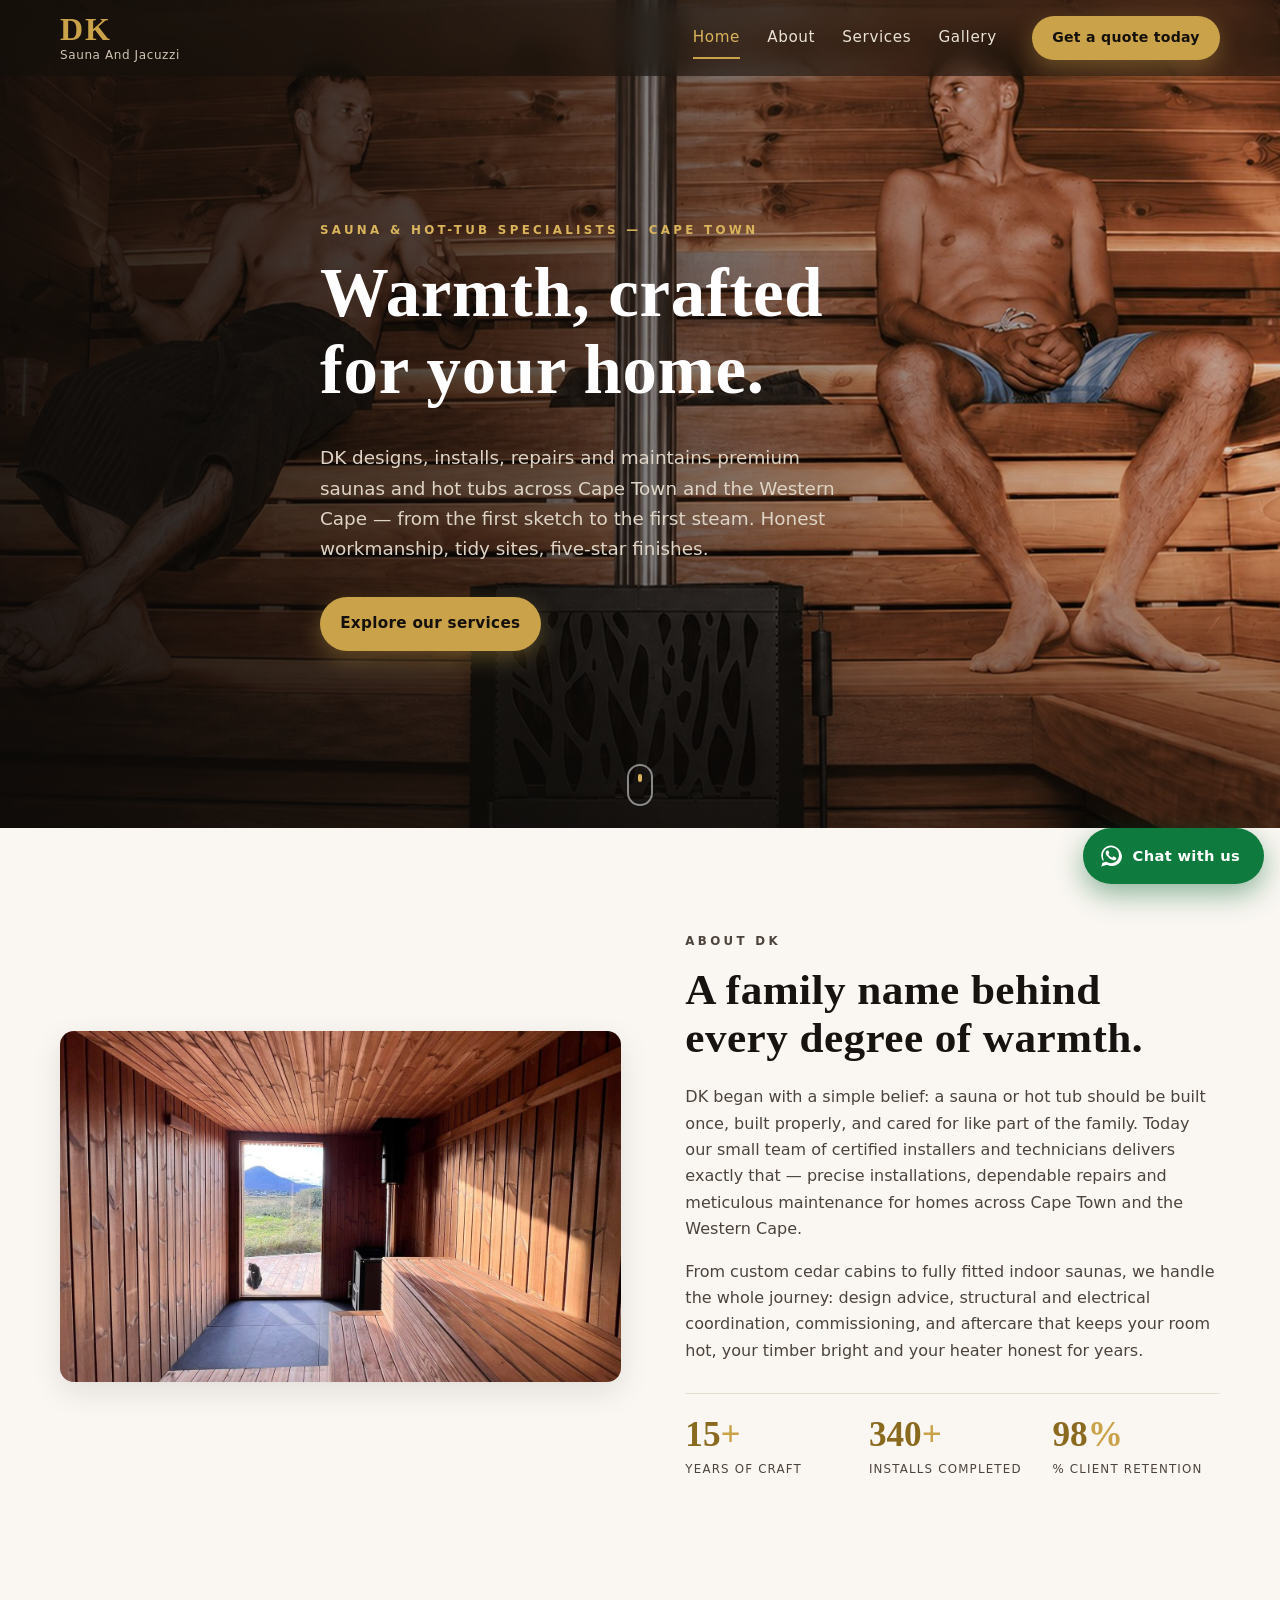
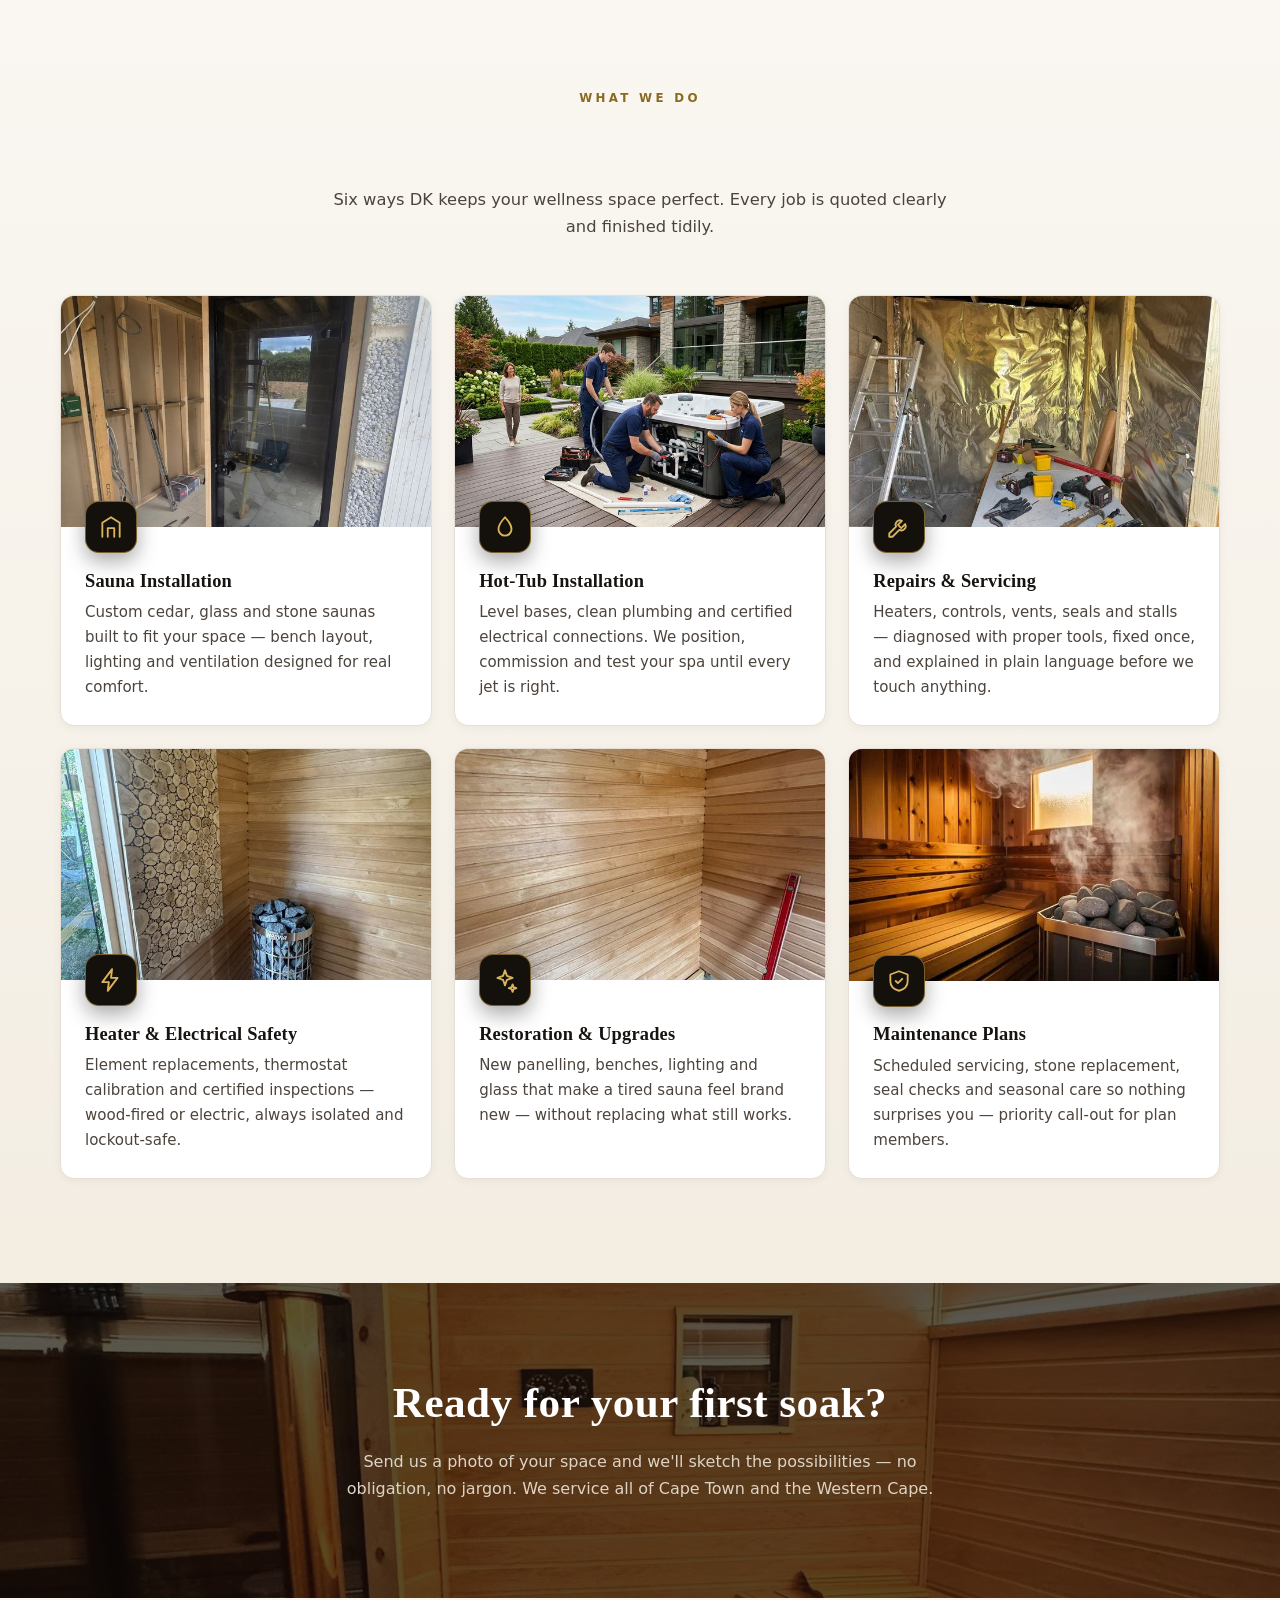
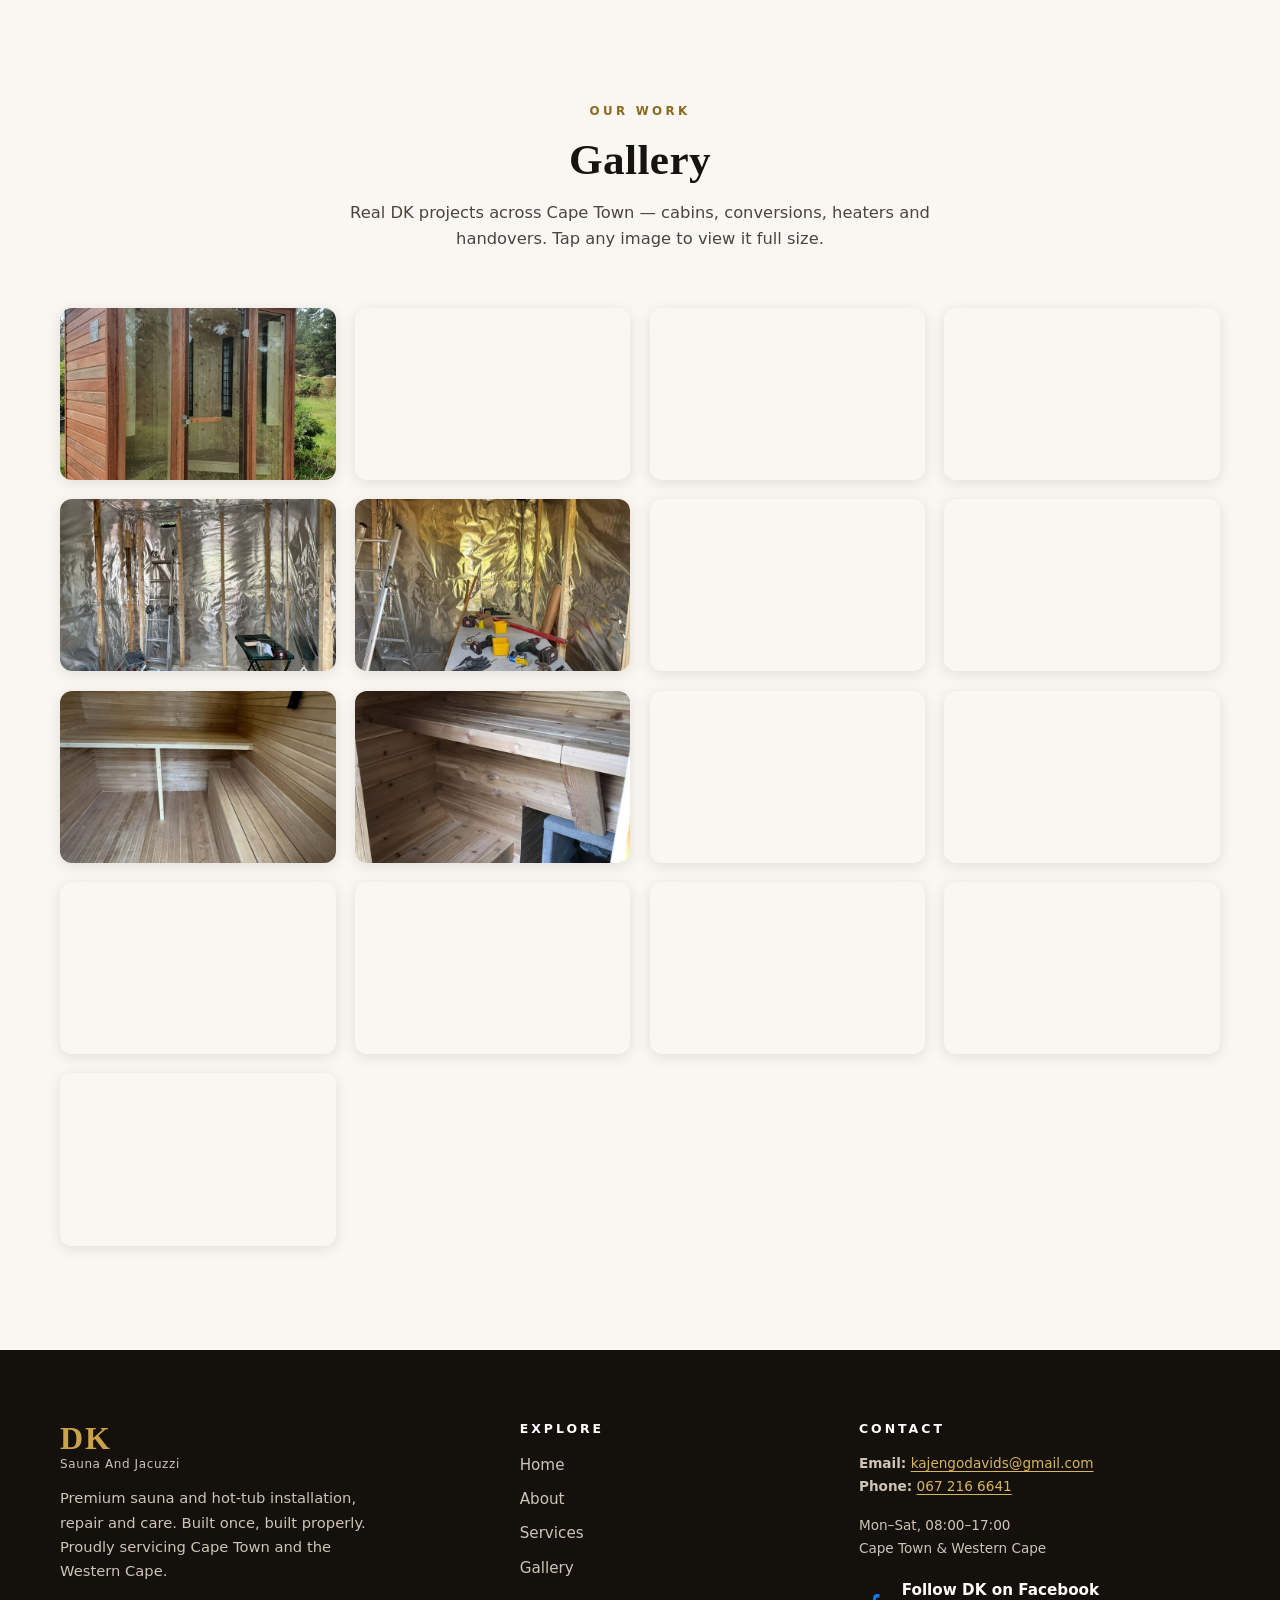
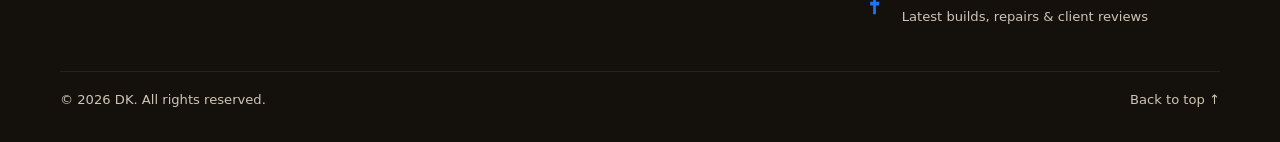
==== commit fb4de307: "Add a FormSubmit quote request form and thank-you page Co-authored-by: arena-agent <297053741+arena-" ====
--- a/index.html
+++ b/index.html
@@ -37,8 +37,8 @@
         <li><a href="#services" class="nav-link">Services</a></li>
         <li><a href="#gallery" class="nav-link">Gallery</a></li>
       </ul>
-      <!-- Quote requests open a pre-filled email; WhatsApp is available only via the floating button. -->
-      <a class="btn btn-gold nav-quote" href="mailto:kajengodavids@gmail.com?subject=DK%20quote%20request&amp;body=Hello%20DK%2C%0A%0AI%27d%20like%20a%20quote.%0A%0AService%20required%3A%0ALocation%3A%0AProject%20details%3A%0A%0AThank%20you." title="Request a quote by email">Get a quote today</a>
+      <!-- Quote requests open the submission form; WhatsApp is available only via the floating button. -->
+      <a class="btn btn-gold nav-quote" href="request-quote.html" title="Open the quote request form">Get a quote today</a>
     </nav>
   </div>
 </header>
@@ -60,7 +60,7 @@
       <div class="hero-cta reveal">
         <a class="btn btn-gold hero-services" href="#services">Explore our services</a>
         <!-- The quote CTA moves from the navigation to the hero on mobile. -->
-        <a class="btn btn-outline-gold hero-quote" href="mailto:kajengodavids@gmail.com?subject=DK%20quote%20request&amp;body=Hello%20DK%2C%0A%0AI%27d%20like%20a%20quote.%0A%0AService%20required%3A%0ALocation%3A%0AProject%20details%3A%0A%0AThank%20you." title="Request a quote by email">Request quote</a>
+        <a class="btn btn-outline-gold hero-quote" href="request-quote.html" title="Open the quote request form">Request quote</a>
       </div>
     </div>
     <a class="scroll-hint" href="#about" aria-label="Scroll to About section"><span aria-hidden="true"></span></a>
--- a/css/style.css
+++ b/css/style.css
@@ -242,6 +242,41 @@
 .lb-next { right: 10px; top: 50%; transform: translateY(-50%); }
 .lb-prev:hover { transform: translateY(-50%) scale(1.06); }
 .lb-next:hover { transform: translateY(-50%) scale(1.06); }
+
+/* ---------- Quote request pages ---------- */
+.quote-page-body .site-header { background: var(--dark); -webkit-backdrop-filter: none; backdrop-filter: none; }
+.quote-back { display: inline-flex; align-items: center; min-height: 44px; color: var(--gold-soft); font-size: .85rem; font-weight: 600; text-decoration: none; white-space: nowrap; }
+.quote-back:hover { color: #fff; }
+.quote-page { padding: calc(var(--header-h) + 3rem) 0 4.5rem; }
+.quote-intro { max-width: 680px; margin: 0 auto 2rem; text-align: center; }
+.quote-intro h1, .quote-confirmation h1 { font-size: clamp(2rem, 6vw, 3rem); }
+.quote-intro > p:last-child { color: var(--ink-soft); margin-bottom: 0; }
+.quote-form-card { max-width: 720px; margin: 0 auto; padding: clamp(1rem, 4vw, 2rem); background: var(--panel); border: 1px solid var(--line); border-radius: 18px; box-shadow: var(--shadow); }
+.quote-form-help { color: var(--ink-soft); font-size: .85rem; margin-bottom: 1.2rem; }
+.quote-grid { display: grid; grid-template-columns: minmax(0, 1fr); gap: 1.15rem; }
+.quote-field { display: grid; gap: .4rem; min-width: 0; }
+.quote-field-full { grid-column: 1 / -1; }
+.quote-field label { font-size: .9rem; font-weight: 600; }
+.quote-field input, .quote-field select, .quote-field textarea { width: 100%; min-width: 0; min-height: 48px; padding: .75rem .85rem; border: 1px solid var(--line); border-radius: 10px; background: #fff; color: var(--ink); font-family: var(--sans); font-size: 1rem; line-height: 1.4; }
+.quote-field textarea { min-height: 140px; resize: vertical; }
+.quote-field input::placeholder, .quote-field textarea::placeholder { color: #746b61; opacity: 1; }
+.quote-field [aria-invalid="true"] { border-color: #a43c2e; }
+.quote-field small, .quote-privacy { color: var(--ink-soft); font-size: .82rem; line-height: 1.6; }
+.quote-privacy { margin: 1.3rem 0 1.1rem; }
+.quote-honeypot { position: absolute; left: -10000px; width: 1px; height: 1px; overflow: hidden; }
+.quote-form-status { padding: .85rem 1rem; border-radius: 10px; background: var(--paper); font-size: .9rem; }
+.quote-form-status[data-state="error"] { color: #862d23; border: 1px solid #e5bcb6; background: #fff4f2; }
+.quote-form-status[hidden] { display: none; }
+.quote-submit { width: 100%; min-height: 50px; white-space: normal; }
+.quote-submit:disabled { opacity: .65; cursor: progress; transform: none; }
+.quote-page-body .wa-float.quote-wa-hidden { visibility: hidden; pointer-events: none; }
+.quote-confirmation .quote-form-card { text-align: center; }
+.quote-confirmation-note { color: var(--ink-soft); overflow-wrap: anywhere; }
+.quote-confirmation-actions { display: flex; flex-wrap: wrap; align-items: center; justify-content: center; gap: 1rem; margin-top: 1.5rem; }
+@media (min-width: 560px) {
+  .quote-grid { grid-template-columns: repeat(2, minmax(0, 1fr)); }
+  .quote-submit { width: auto; }
+}
 
 /* ---------- Footer ---------- */
 .site-footer { background: var(--dark); color: #cfc4b6; padding: clamp(3rem, 7vw, 4.5rem) 0 0; }
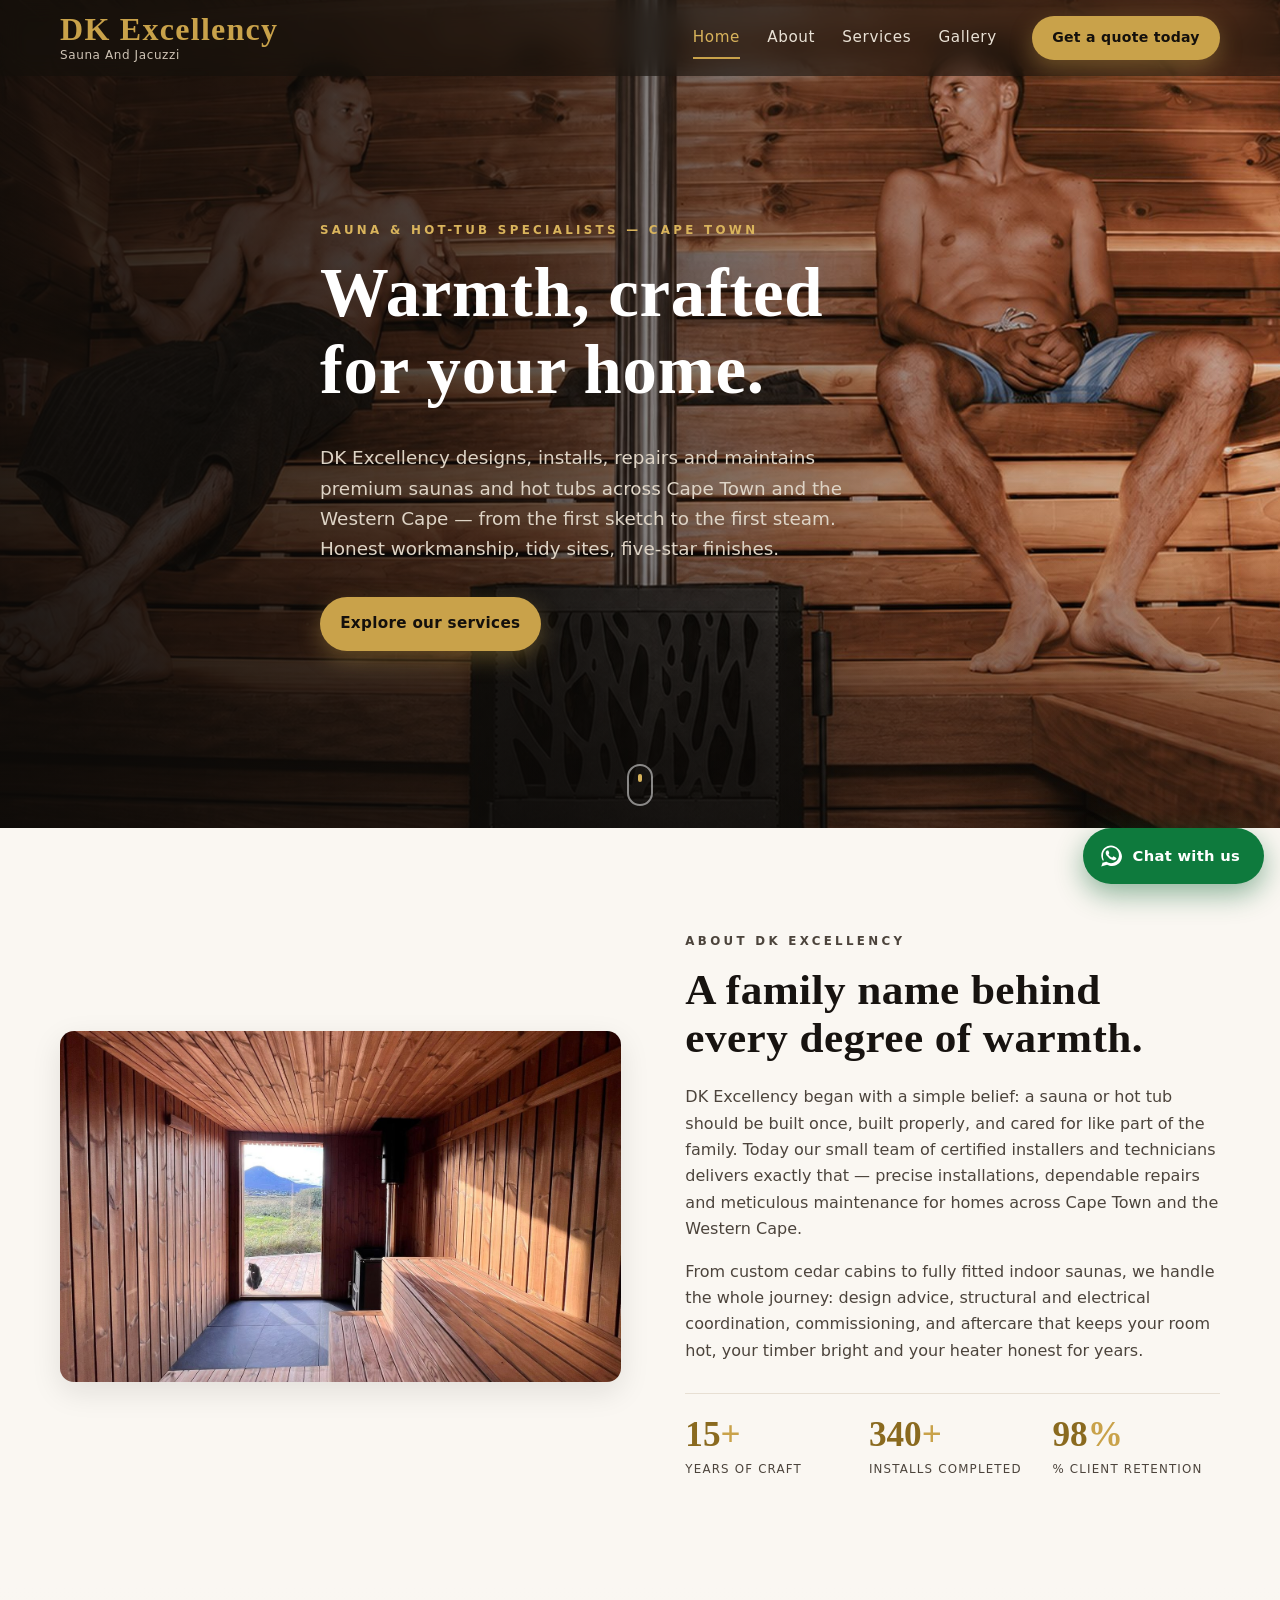
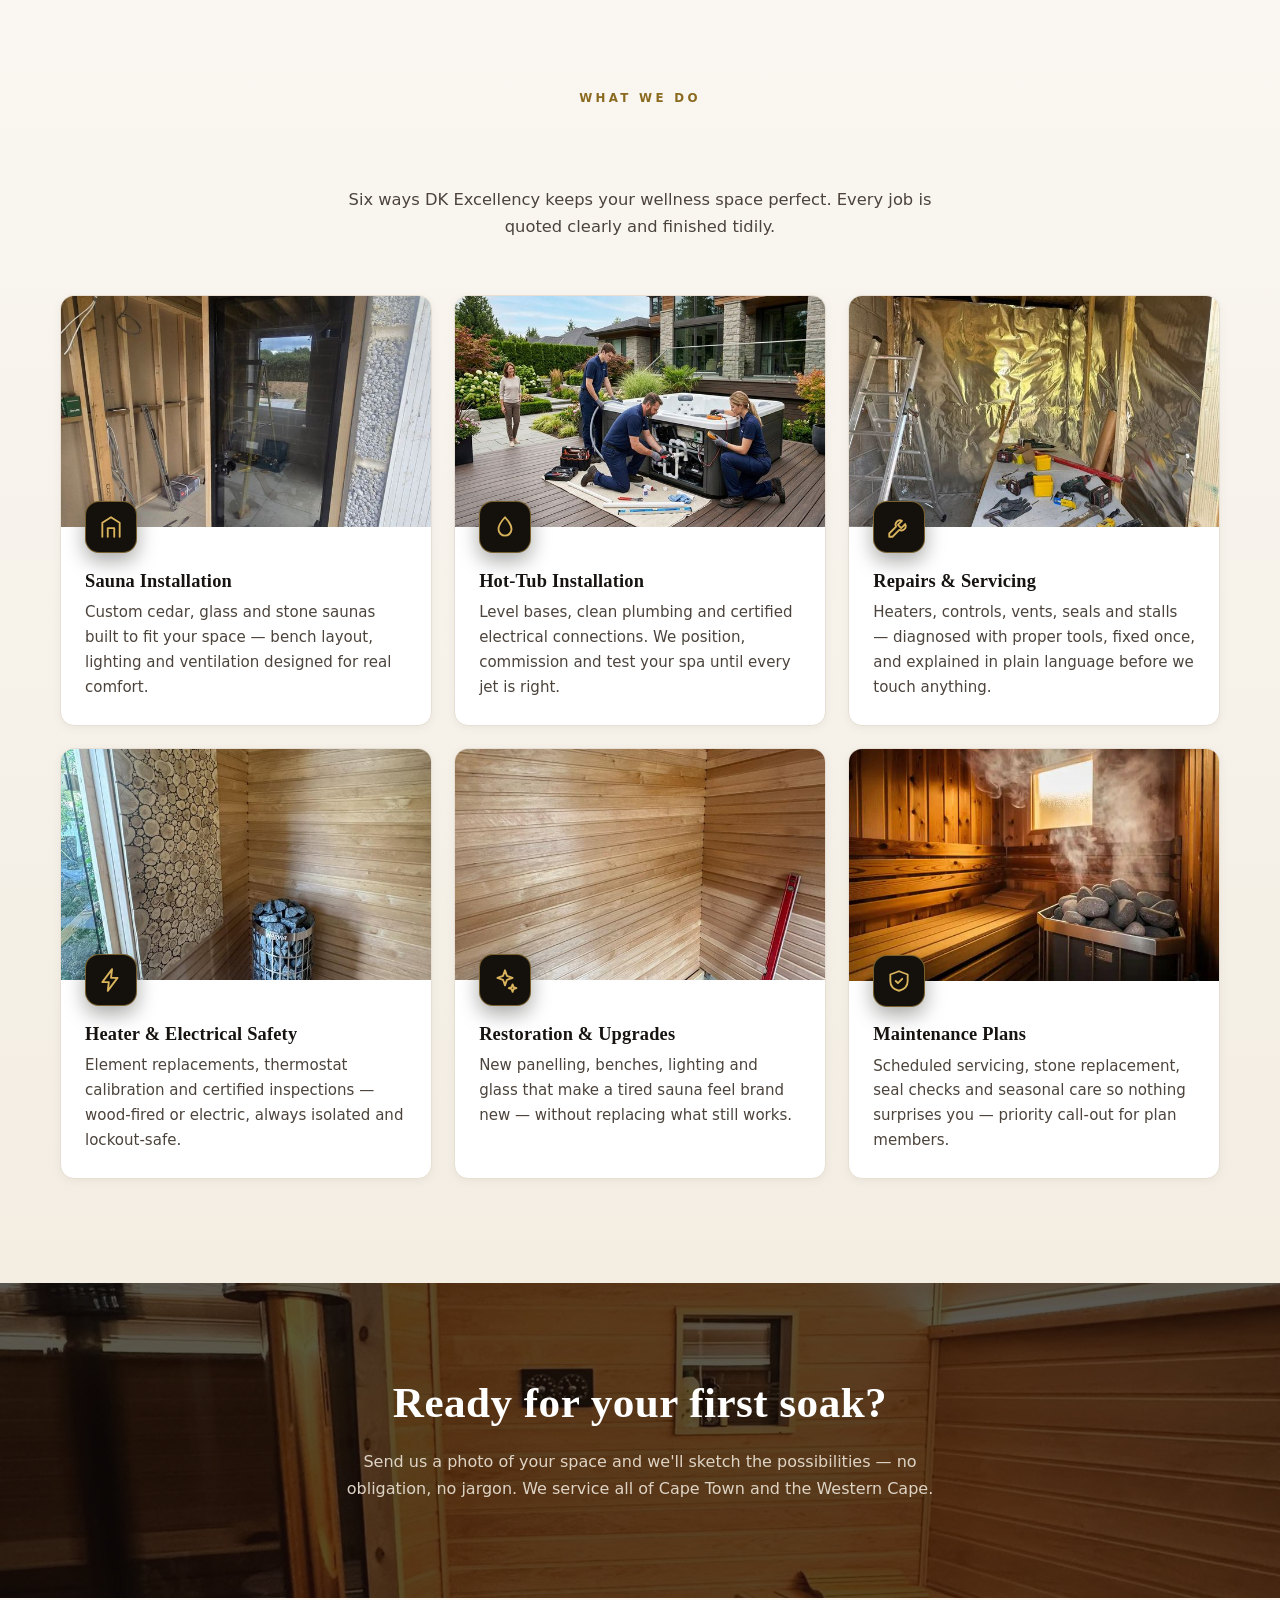
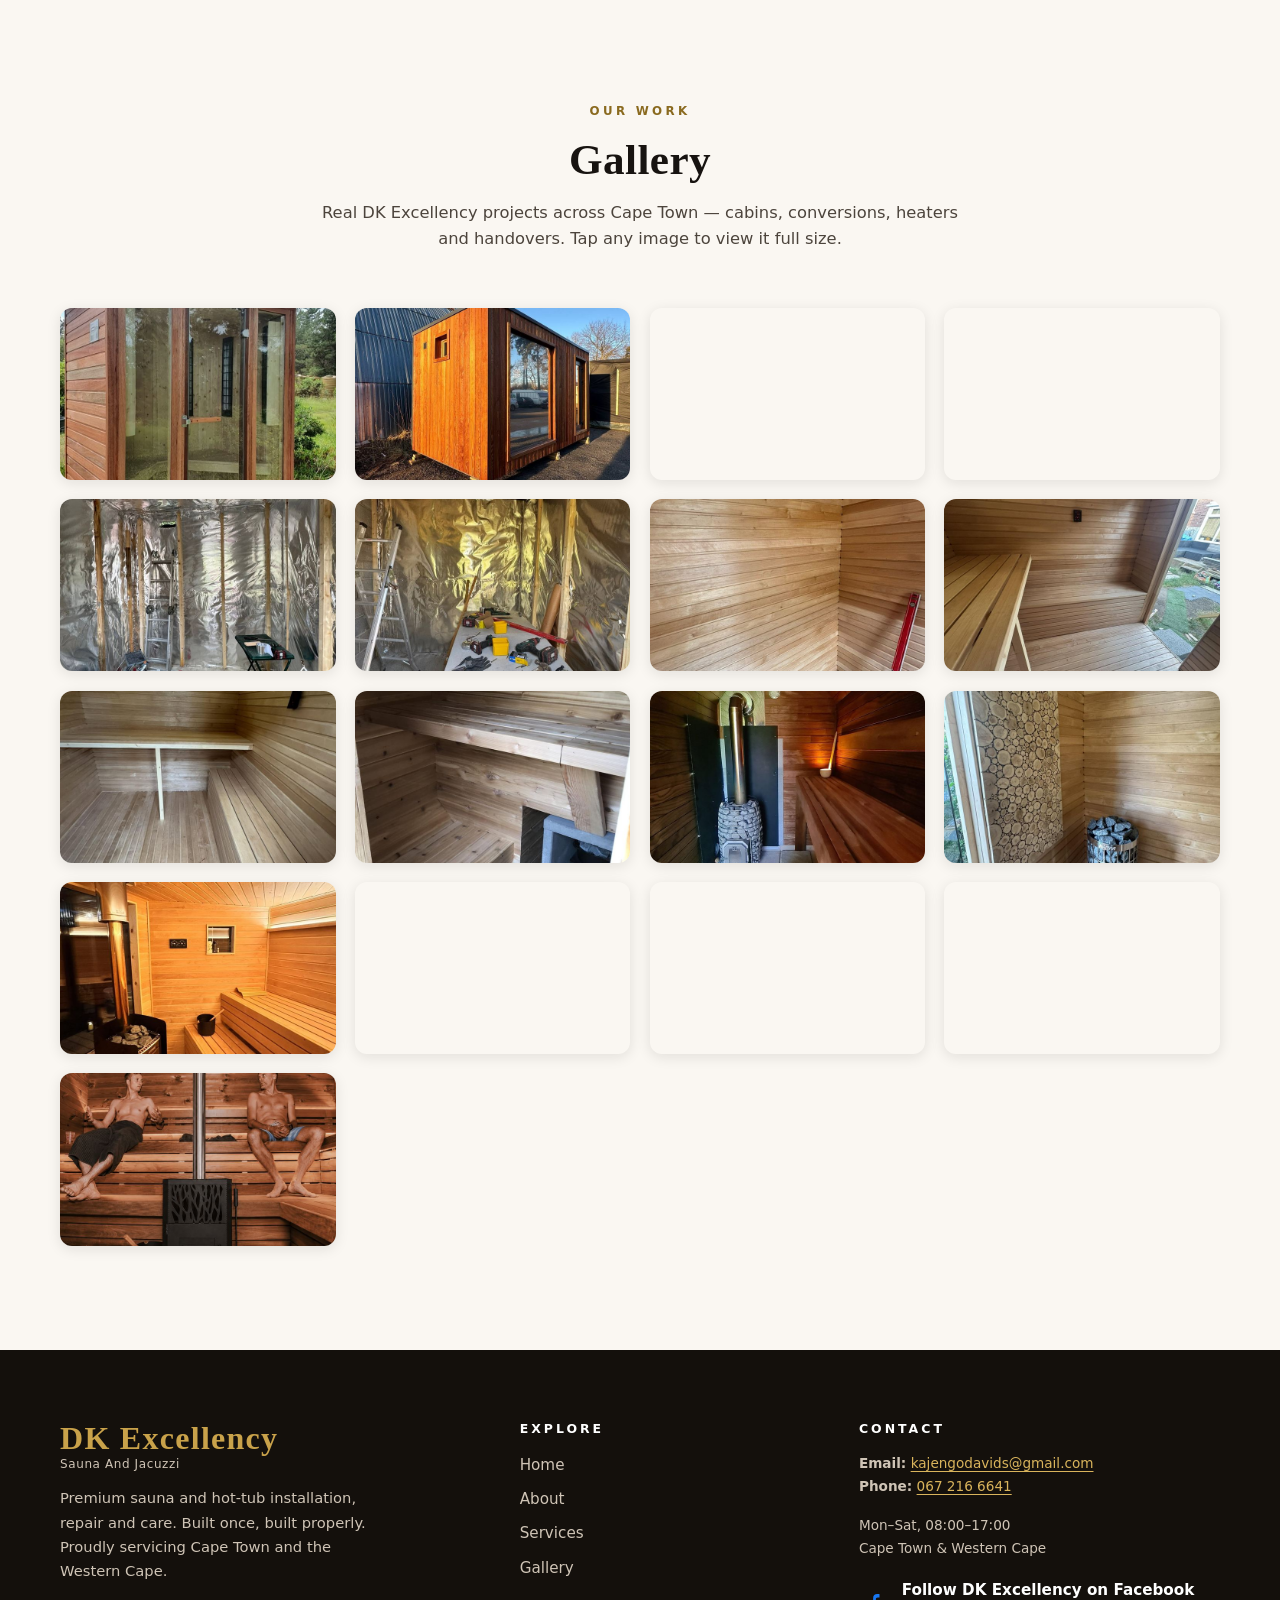
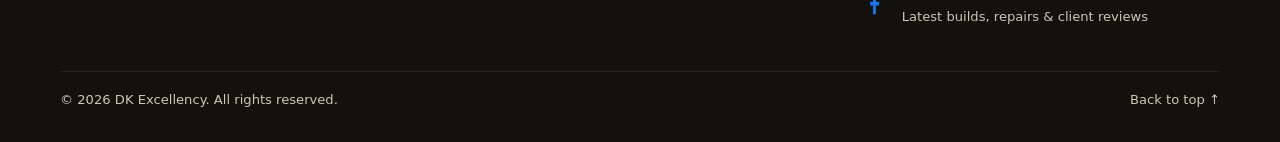
==== commit c09480a7: "Rename the website to DK Excellency Co-authored-by: arena-agent <297053741+arena-agent@users.noreply" ====
--- a/index.html
+++ b/index.html
@@ -3,14 +3,14 @@
 <head>
 <meta charset="utf-8">
 <meta name="viewport" content="width=device-width, initial-scale=1, viewport-fit=cover">
-<title>DK — Sauna And Jacuzzi | Cape Town</title>
-<meta name="description" content="DK designs, installs, repairs and maintains premium saunas and hot tubs across Cape Town and the Western Cape. Chat with us on WhatsApp: 067 216 6641.">
+<title>DK Excellency — Sauna And Jacuzzi | Cape Town</title>
+<meta name="description" content="DK Excellency designs, installs, repairs and maintains premium saunas and hot tubs across Cape Town and the Western Cape. Chat with us on WhatsApp: 067 216 6641.">
 <meta name="theme-color" content="#14100c">
 <!-- Social sharing (Open Graph). Once the site has a permanent domain, set og:url
      and change og:image to an absolute URL, e.g. https://yourdomain/assets/img/hero-sauna.jpg -->
 <meta property="og:type" content="website">
-<meta property="og:title" content="DK — Sauna And Jacuzzi | Cape Town">
-<meta property="og:description" content="Real DK sauna builds, repairs and restorations across Cape Town &amp; the Western Cape. WhatsApp 067 216 6641.">
+<meta property="og:title" content="DK Excellency — Sauna And Jacuzzi | Cape Town">
+<meta property="og:description" content="Real DK Excellency sauna builds, repairs and restorations across Cape Town &amp; the Western Cape. WhatsApp 067 216 6641.">
 <meta property="og:image" content="assets/img/hero-sauna.jpg">
 <link rel="preload" as="image" href="assets/img/hero-sauna.jpg" media="(min-width: 701px)" fetchpriority="high">
 <link rel="preload" as="image" href="assets/img/hero-sauna-mobile.jpg" media="(max-width: 700px)" fetchpriority="high">
@@ -23,8 +23,8 @@
 <!-- ============ HEADER / NAV ============ -->
 <header class="site-header" id="top">
   <div class="container header-inner">
-    <a class="brand" href="#home" aria-label="DK — Sauna And Jacuzzi — home">
-      <span class="brand-mark" aria-hidden="true">DK</span>
+    <a class="brand" href="#home" aria-label="DK Excellency — Sauna And Jacuzzi — home">
+      <span class="brand-mark" aria-hidden="true">DK Excellency</span>
       <span class="brand-sub">Sauna And Jacuzzi</span>
     </a>
     <button class="nav-toggle" id="navToggle" aria-expanded="false" aria-controls="siteNav" aria-label="Open menu">
@@ -56,7 +56,7 @@
     <div class="container hero-content">
       <p class="eyebrow reveal">Sauna &amp; Hot-Tub Specialists — Cape Town</p>
       <h1 id="heroTitle" class="reveal">Warmth, crafted<br>for your home.</h1>
-      <p class="hero-lede reveal">DK designs, installs, repairs and maintains premium saunas and hot tubs across Cape Town and the Western Cape — from the first sketch to the first steam. Honest workmanship, tidy sites, five-star finishes.</p>
+      <p class="hero-lede reveal">DK Excellency designs, installs, repairs and maintains premium saunas and hot tubs across Cape Town and the Western Cape — from the first sketch to the first steam. Honest workmanship, tidy sites, five-star finishes.</p>
       <div class="hero-cta reveal">
         <a class="btn btn-gold hero-services" href="#services">Explore our services</a>
         <!-- The quote CTA moves from the navigation to the hero on mobile. -->
@@ -70,13 +70,13 @@
   <section class="section about" id="about" aria-labelledby="aboutTitle">
     <div class="container about-grid">
       <div class="about-media reveal">
-        <img src="assets/img/about-spa.jpg" alt="Inside a DK-built sauna, looking out through the glass door over a mountain landscape" loading="lazy" decoding="async">
+        <img src="assets/img/about-spa.jpg" alt="Inside a DK Excellency-built sauna, looking out through the glass door over a mountain landscape" loading="lazy" decoding="async">
       </div>
       <div class="about-copy">
-        <p class="eyebrow reveal">About DK</p>
+        <p class="eyebrow reveal">About DK Excellency</p>
         <h2 id="aboutTitle" class="reveal">A family name behind<br>every degree of warmth.</h2>
-        <!-- ABOUT TEXT — edit the paragraphs below to tell DK's story -->
-        <p class="reveal">DK began with a simple belief: a sauna or hot tub should be built once, built properly, and cared for like part of the family. Today our small team of certified installers and technicians delivers exactly that — precise installations, dependable repairs and meticulous maintenance for homes across Cape Town and the Western Cape.</p>
+        <!-- ABOUT TEXT — edit the paragraphs below to tell DK Excellency's story -->
+        <p class="reveal">DK Excellency began with a simple belief: a sauna or hot tub should be built once, built properly, and cared for like part of the family. Today our small team of certified installers and technicians delivers exactly that — precise installations, dependable repairs and meticulous maintenance for homes across Cape Town and the Western Cape.</p>
         <p class="reveal">From custom cedar cabins to fully fitted indoor saunas, we handle the whole journey: design advice, structural and electrical coordination, commissioning, and aftercare that keeps your room hot, your timber bright and your heater honest for years.</p>
         <ul class="stats reveal" role="list">
           <li><strong data-count="15">0</strong><span>years of craft</span></li>
@@ -93,7 +93,7 @@
       <header class="section-head">
         <p class="eyebrow reveal">What we do</p>
         <h2 id="servicesTitle" class="reveal">Services</h2>
-        <p class="section-lede reveal">Six ways DK keeps your wellness space perfect. Every job is quoted clearly and finished tidily.</p>
+        <p class="section-lede reveal">Six ways DK Excellency keeps your wellness space perfect. Every job is quoted clearly and finished tidily.</p>
       </header>
 
       <!-- SERVICE CARDS — each card: photo (assets/img/services/), icon, title and text.
@@ -110,7 +110,7 @@
           </div>
         </article>
 
-        <!-- HOT-TUB CARD IMAGE: placeholder pending a real DK hot-tub photo (see README) -->
+        <!-- HOT-TUB CARD IMAGE: placeholder pending a real DK Excellency hot-tub photo (see README) -->
         <article class="card reveal">
           <img class="card-img" src="assets/img/services/hot-tub-installation.jpg" alt="Installation team positioning a hot tub and checking plumbing on a backyard deck" loading="lazy" decoding="async">
           <div class="card-body">
@@ -185,7 +185,7 @@
       <header class="section-head">
         <p class="eyebrow reveal">Our work</p>
         <h2 id="galleryTitle" class="reveal">Gallery</h2>
-        <p class="section-lede reveal">Real DK projects across Cape Town — cabins, conversions, heaters and handovers. Tap any image to view it full size.</p>
+        <p class="section-lede reveal">Real DK Excellency projects across Cape Town — cabins, conversions, heaters and handovers. Tap any image to view it full size.</p>
       </header>
 
       <!-- GALLERY — real project photos. Replace any pair in assets/img/gallery/
@@ -251,8 +251,8 @@
 <footer class="site-footer">
   <div class="container footer-grid">
     <div class="footer-brand">
-      <a class="brand footer-logo" href="#home" aria-label="DK — Sauna And Jacuzzi — home">
-        <span class="brand-mark" aria-hidden="true">DK</span>
+      <a class="brand footer-logo" href="#home" aria-label="DK Excellency — Sauna And Jacuzzi — home">
+        <span class="brand-mark" aria-hidden="true">DK Excellency</span>
         <span class="brand-sub">Sauna And Jacuzzi</span>
       </a>
       <p>Premium sauna and hot-tub installation, repair and care. Built once, built properly. Proudly servicing Cape Town and the Western Cape.</p>
@@ -276,18 +276,18 @@
       <!-- Facebook page link -->
       <a class="footer-fb" href="https://www.facebook.com/profile.php?id=61594843325324" target="_blank" rel="noopener">
         <svg viewBox="0 0 24 24" aria-hidden="true"><path fill="currentColor" d="M13.5 21v-7h2.4l.4-3h-2.8V9.1c0-.9.3-1.5 1.6-1.5h1.3V4.9c-.2 0-1-.1-1.9-.1-1.9 0-3.2 1.2-3.2 3.3V11H8.9v3h2.4v7h2.2z"/></svg>
-        <span><strong>Follow DK on Facebook</strong><small>Latest builds, repairs &amp; client reviews</small></span>
+        <span><strong>Follow DK Excellency on Facebook</strong><small>Latest builds, repairs &amp; client reviews</small></span>
       </a>
     </div>
   </div>
   <div class="container footer-base">
-    <p>© <span id="year">2026</span> DK. All rights reserved.</p>
+    <p>© <span id="year">2026</span> DK Excellency. All rights reserved.</p>
     <a href="#top">Back to top ↑</a>
   </div>
 </footer>
 
 <!-- Floating WhatsApp button — visible on desktop AND mobile -->
-<a class="wa-float" href="https://wa.me/27672166641?text=Hello%20DK%2C%20I%27d%20like%20to%20enquire%20about%20your%20sauna%20and%20hot-tub%20services." target="_blank" rel="noopener" aria-label="Chat with DK on WhatsApp: 067 216 6641">
+<a class="wa-float" href="https://wa.me/27672166641?text=Hello%20DK%20Excellency%2C%20I%27d%20like%20to%20enquire%20about%20your%20sauna%20and%20hot-tub%20services." target="_blank" rel="noopener" aria-label="Chat with DK Excellency on WhatsApp: 067 216 6641">
   <svg class="wa-icon" viewBox="0 0 32 32" aria-hidden="true"><path fill="currentColor" d="M16 3C9.4 3 4 8.4 4 15c0 2.6.8 5 2.3 7L4 29l7.2-2.2c1.9 1 4 1.6 6.3 1.6 6.6 0 12-5.4 12-12S22.6 3 16 3zm0 21.8c-2 0-4-.6-5.6-1.6l-.4-.2-4.3 1.3 1.3-4.1-.3-.4A9.8 9.8 0 0 1 6.2 15c0-5.4 4.4-9.8 9.8-9.8s9.8 4.4 9.8 9.8-4.4 9.8-9.8 9.8zm5.4-7.3c-.3-.2-1.8-.9-2-1-.3-.1-.5-.2-.7.1s-.8 1-1 1.2c-.2.2-.4.2-.7.1c-.3-.2-1.3-.5-2.4-1.5-.9-.8-1.5-1.8-1.7-2.1-.2-.3 0-.5.1-.6l.5-.6c.2-.2.2-.3.3-.6.1-.2 0-.4 0-.6l-1-2.3c-.2-.6-.5-.5-.7-.5h-.6c-.2 0-.6.1-.9.4-.3.3-1.1 1.1-1.1 2.7s1.2 3.1 1.3 3.3c.2.2 2.3 3.5 5.6 4.9.8.3 1.4.5 1.9.7.8.2 1.5.2 2.1.1.6-.1 1.8-.7 2-1.4.3-.7.3-1.3.2-1.4-.1-.2-.3-.2-.6-.4z"/></svg>
   <span class="wa-float-label">Chat with us</span>
 </a>
--- a/css/style.css
+++ b/css/style.css
@@ -1,5 +1,5 @@
 /* ============================================================
-   DK — Sauna And Jacuzzi
+   DK Excellency — Sauna And Jacuzzi
    Mobile-first stylesheet. Palette: espresso / paper / gold.
    v2: service-card photos, inline hero CTAs, fitted mobile hero.
    ============================================================ */
@@ -95,8 +95,8 @@
   gap: .2rem; flex-shrink: 0; text-decoration: none;
 }
 .brand-mark {
-  display: block; font-family: var(--serif); font-size: 2rem;
-  font-weight: 700; letter-spacing: .06em; line-height: 1; color: var(--gold);
+  display: block; font-family: var(--serif); font-size: clamp(1.25rem, 3.5vw, 2rem);
+  font-weight: 700; letter-spacing: .04em; line-height: 1; color: var(--gold); white-space: nowrap;
   border: 0; border-radius: 0; padding: 0; background: none; box-shadow: none;
 }
 .brand-sub {
